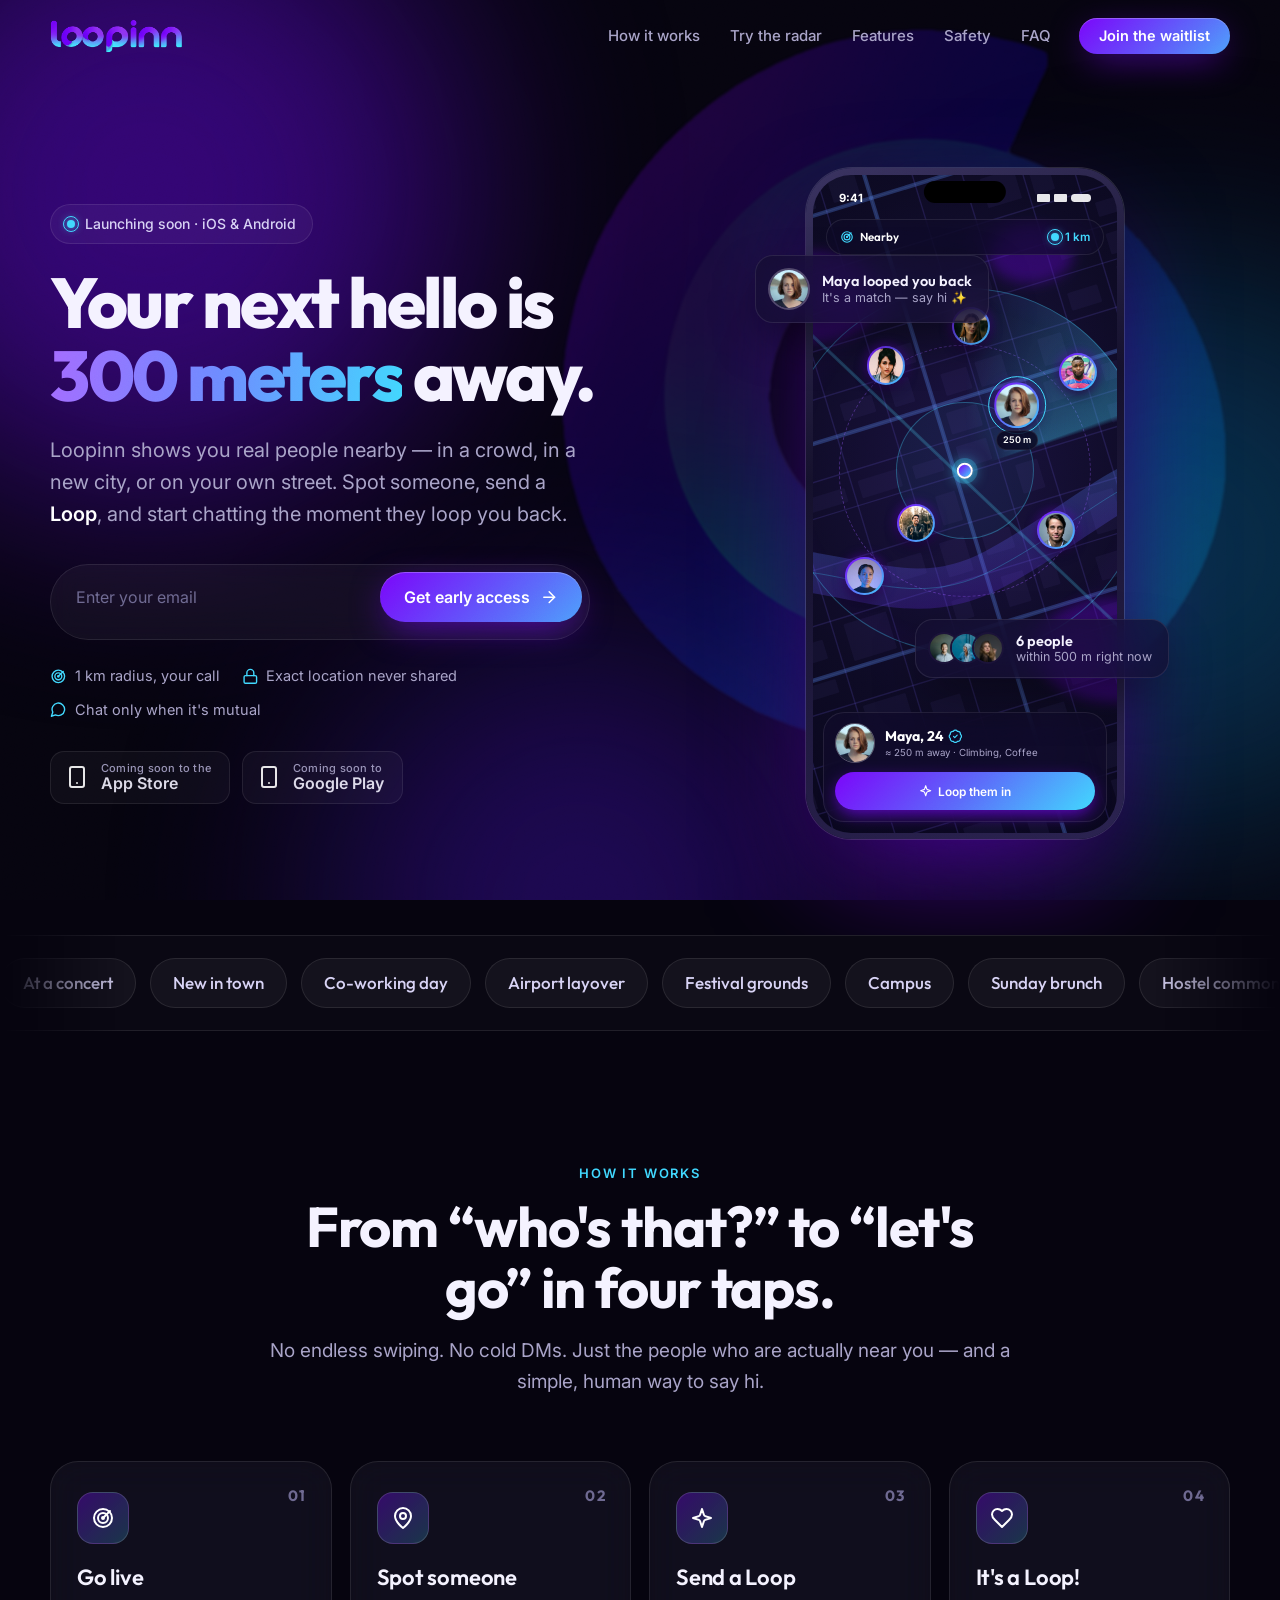
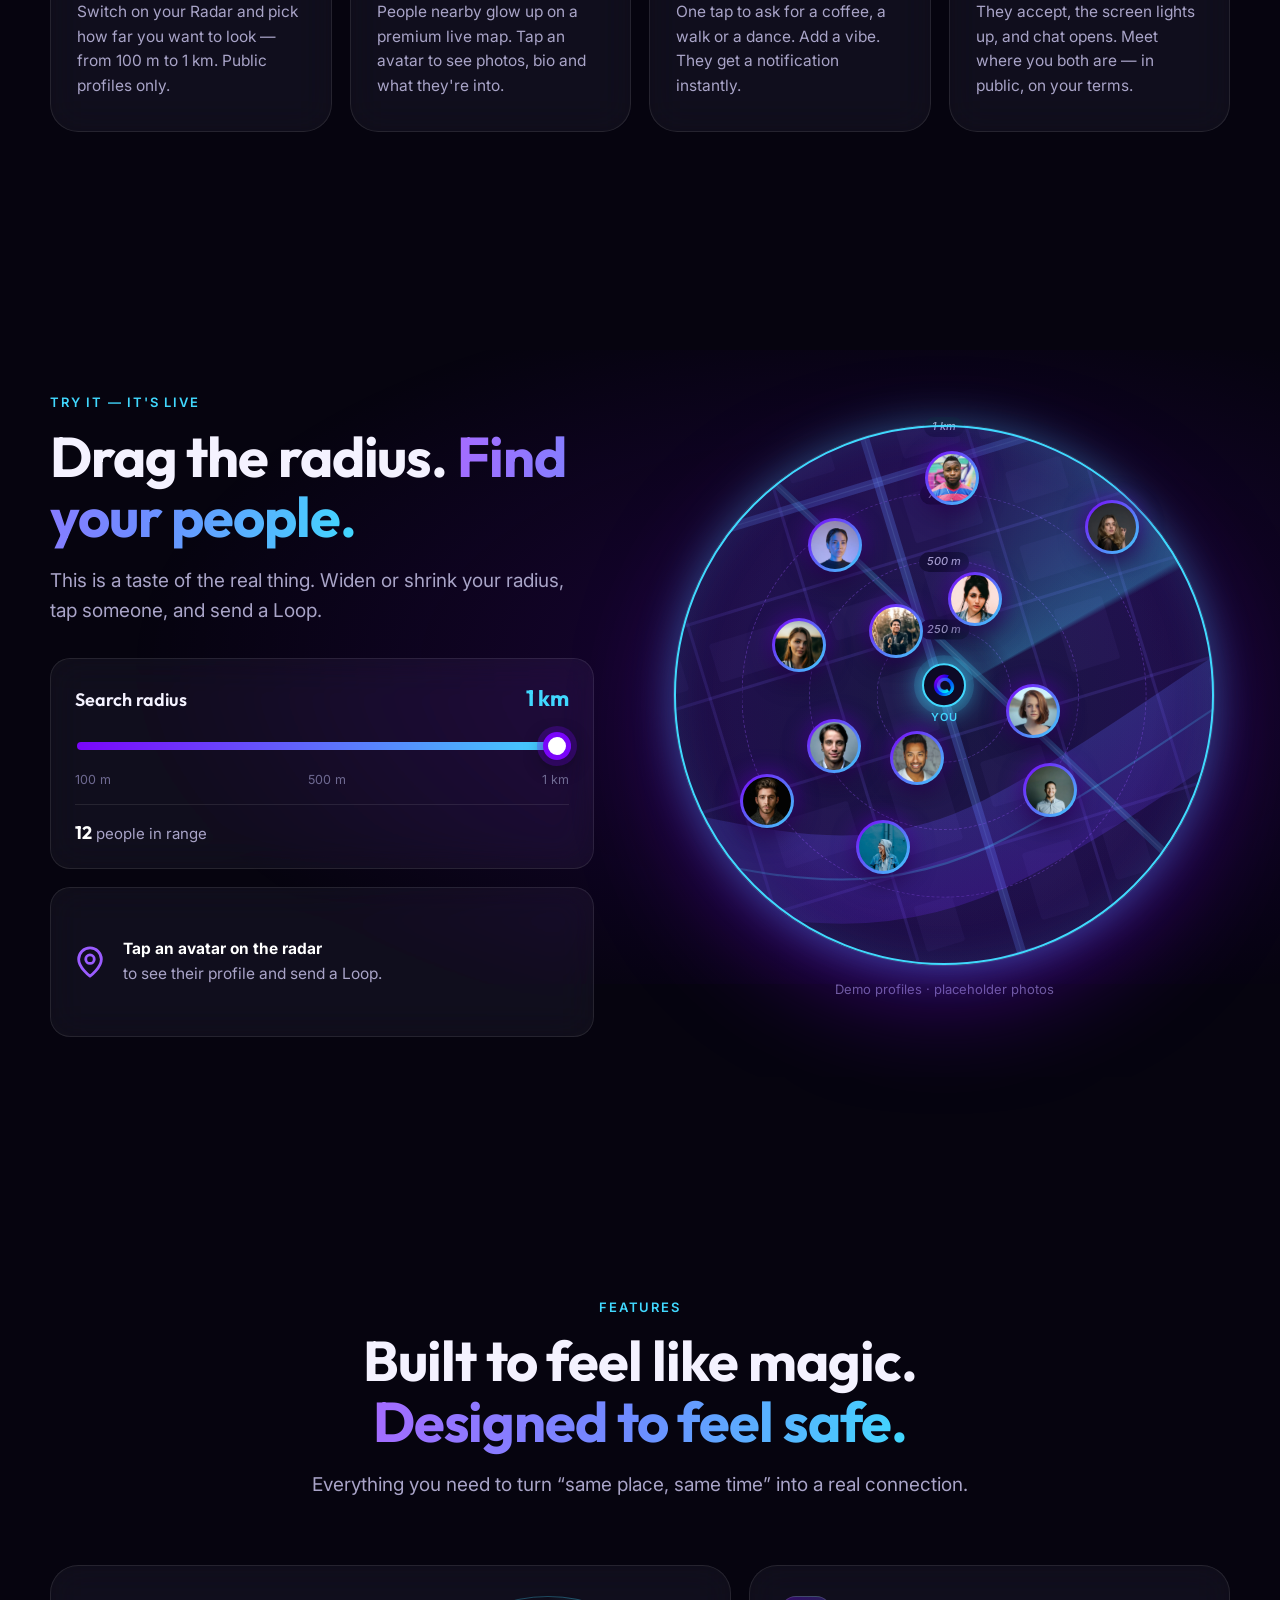
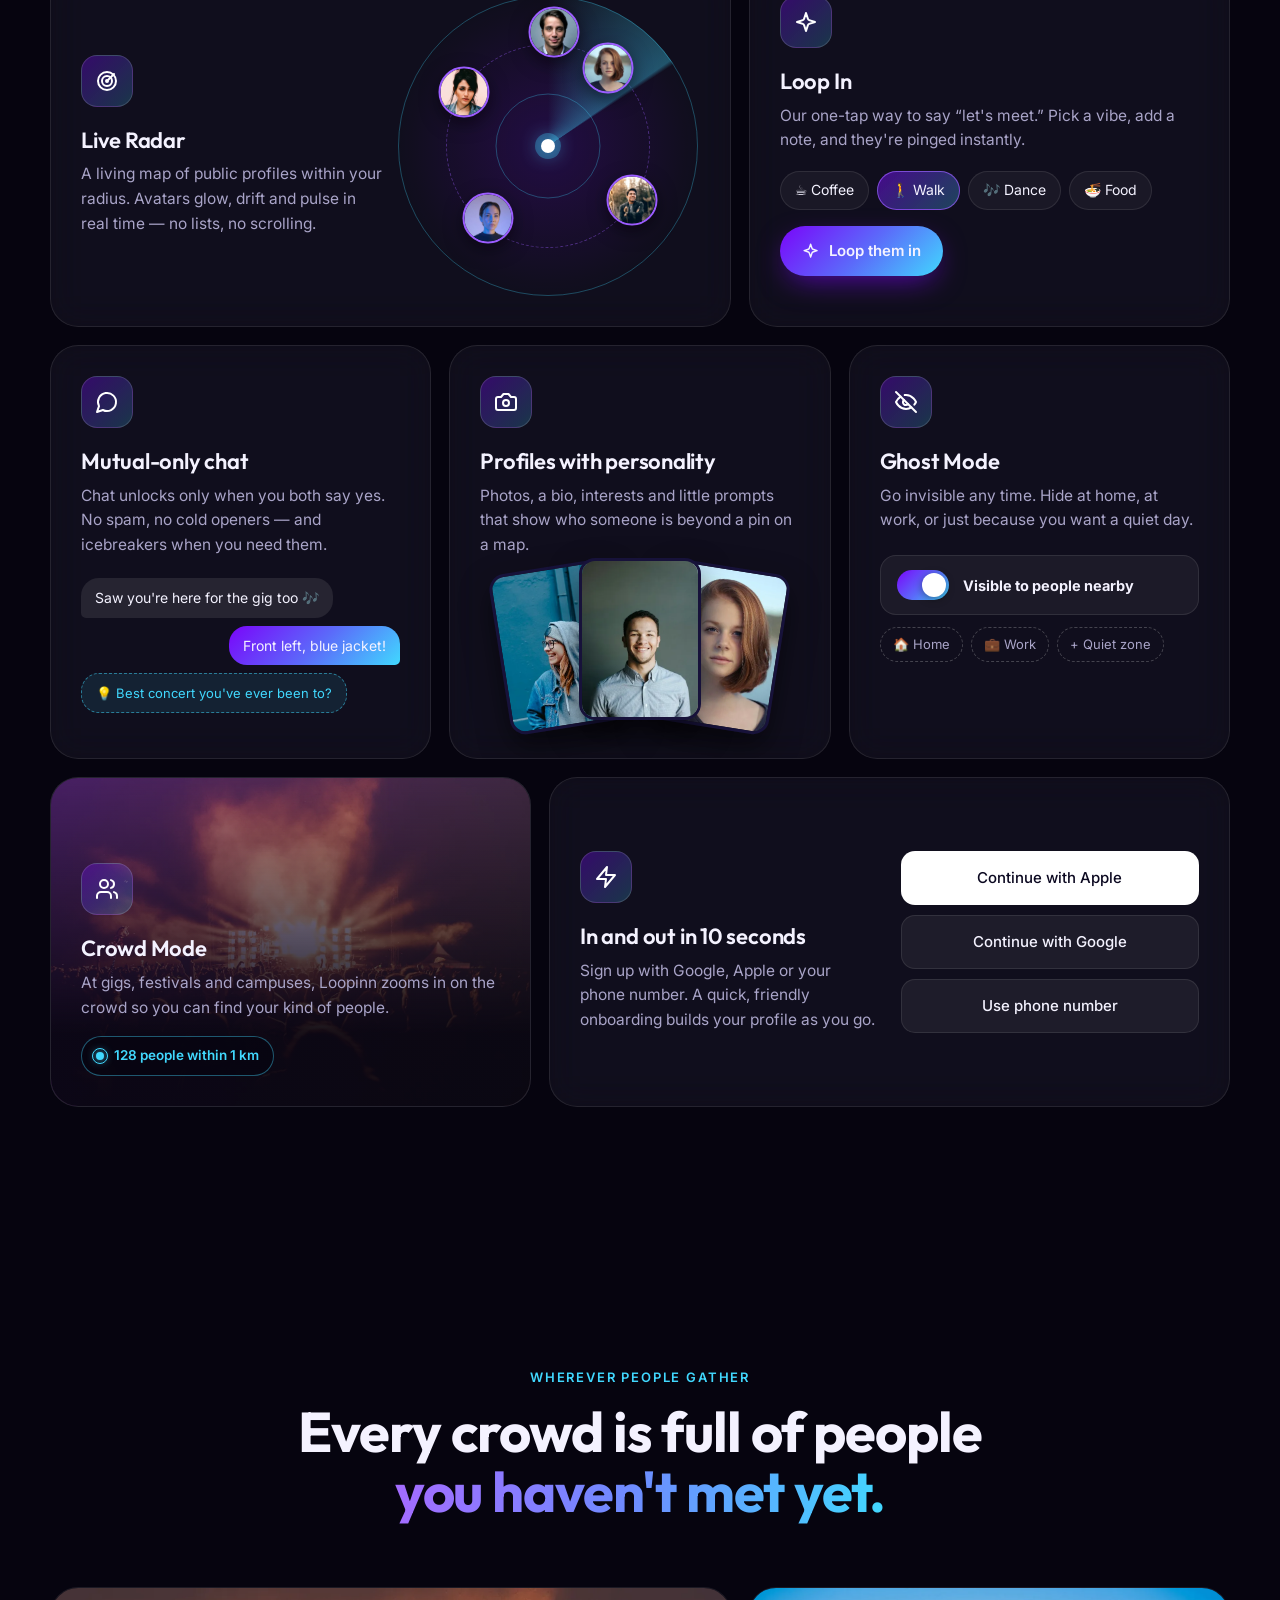
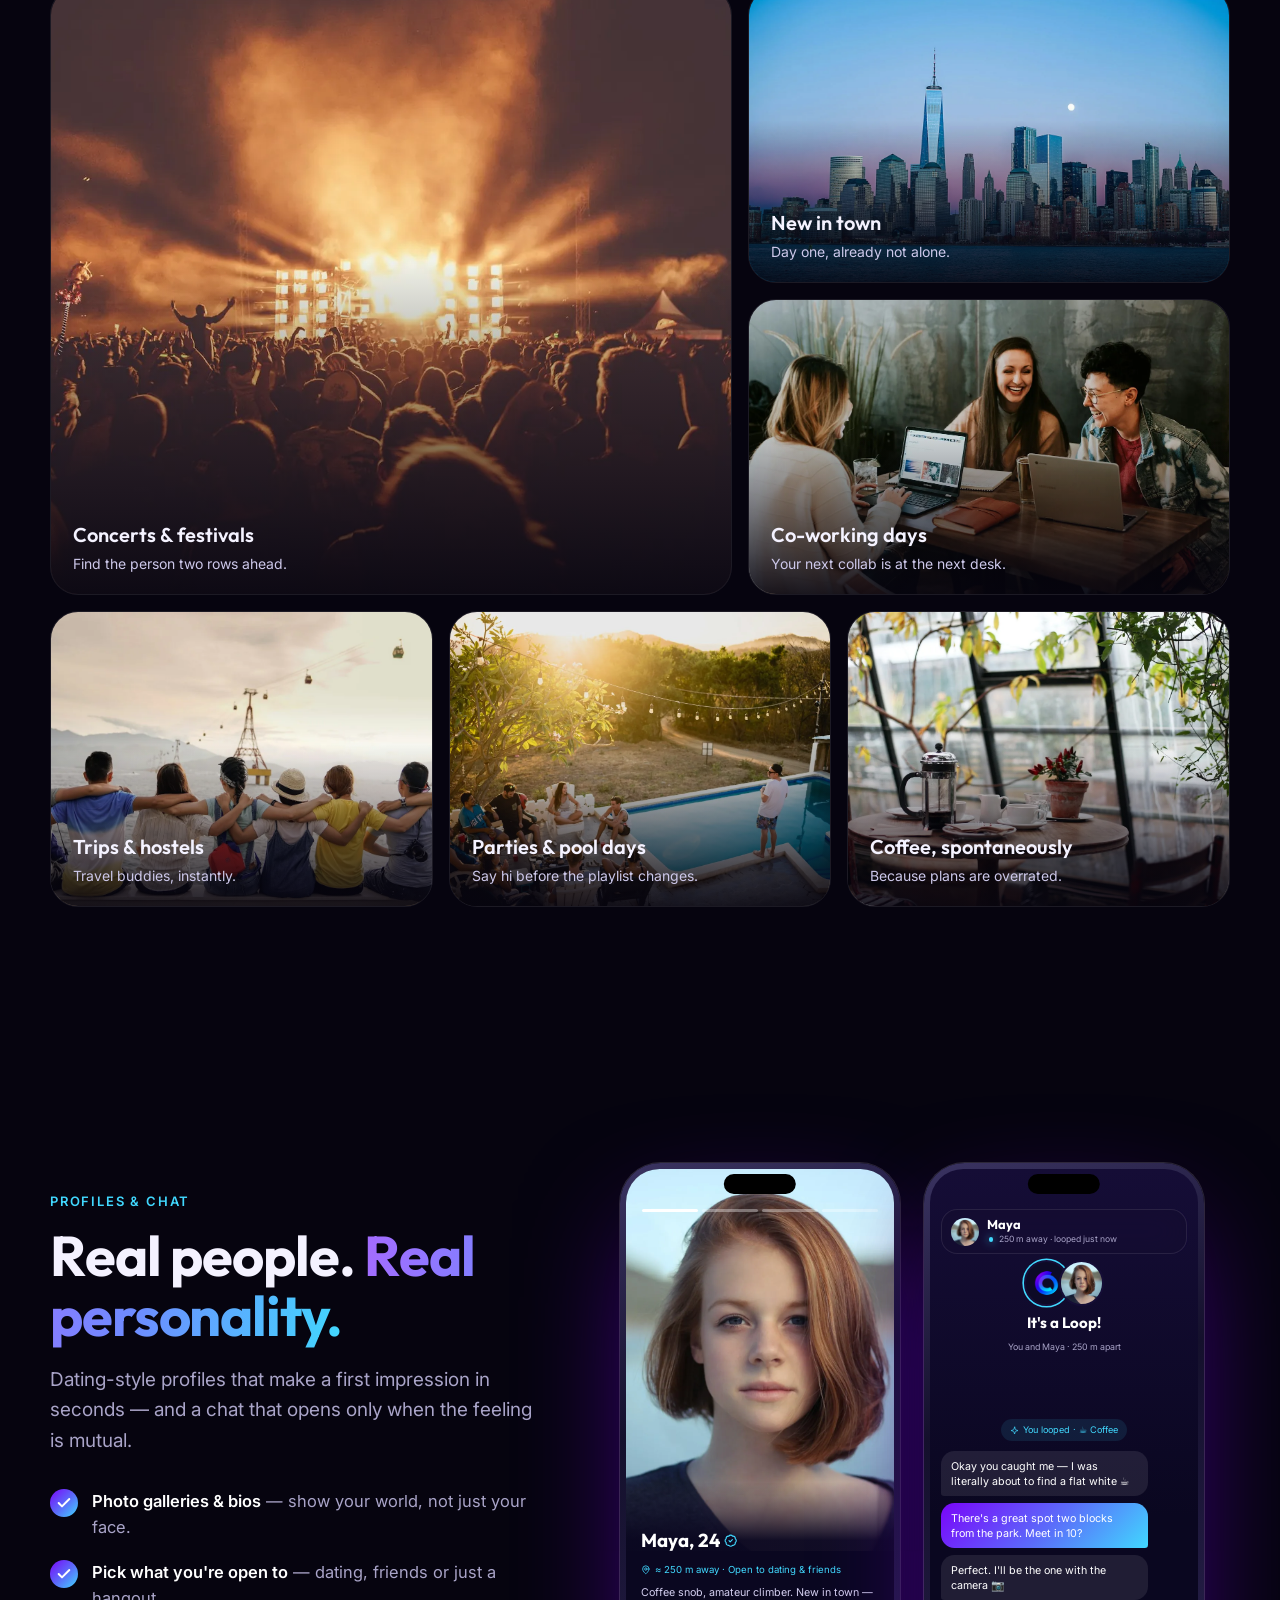
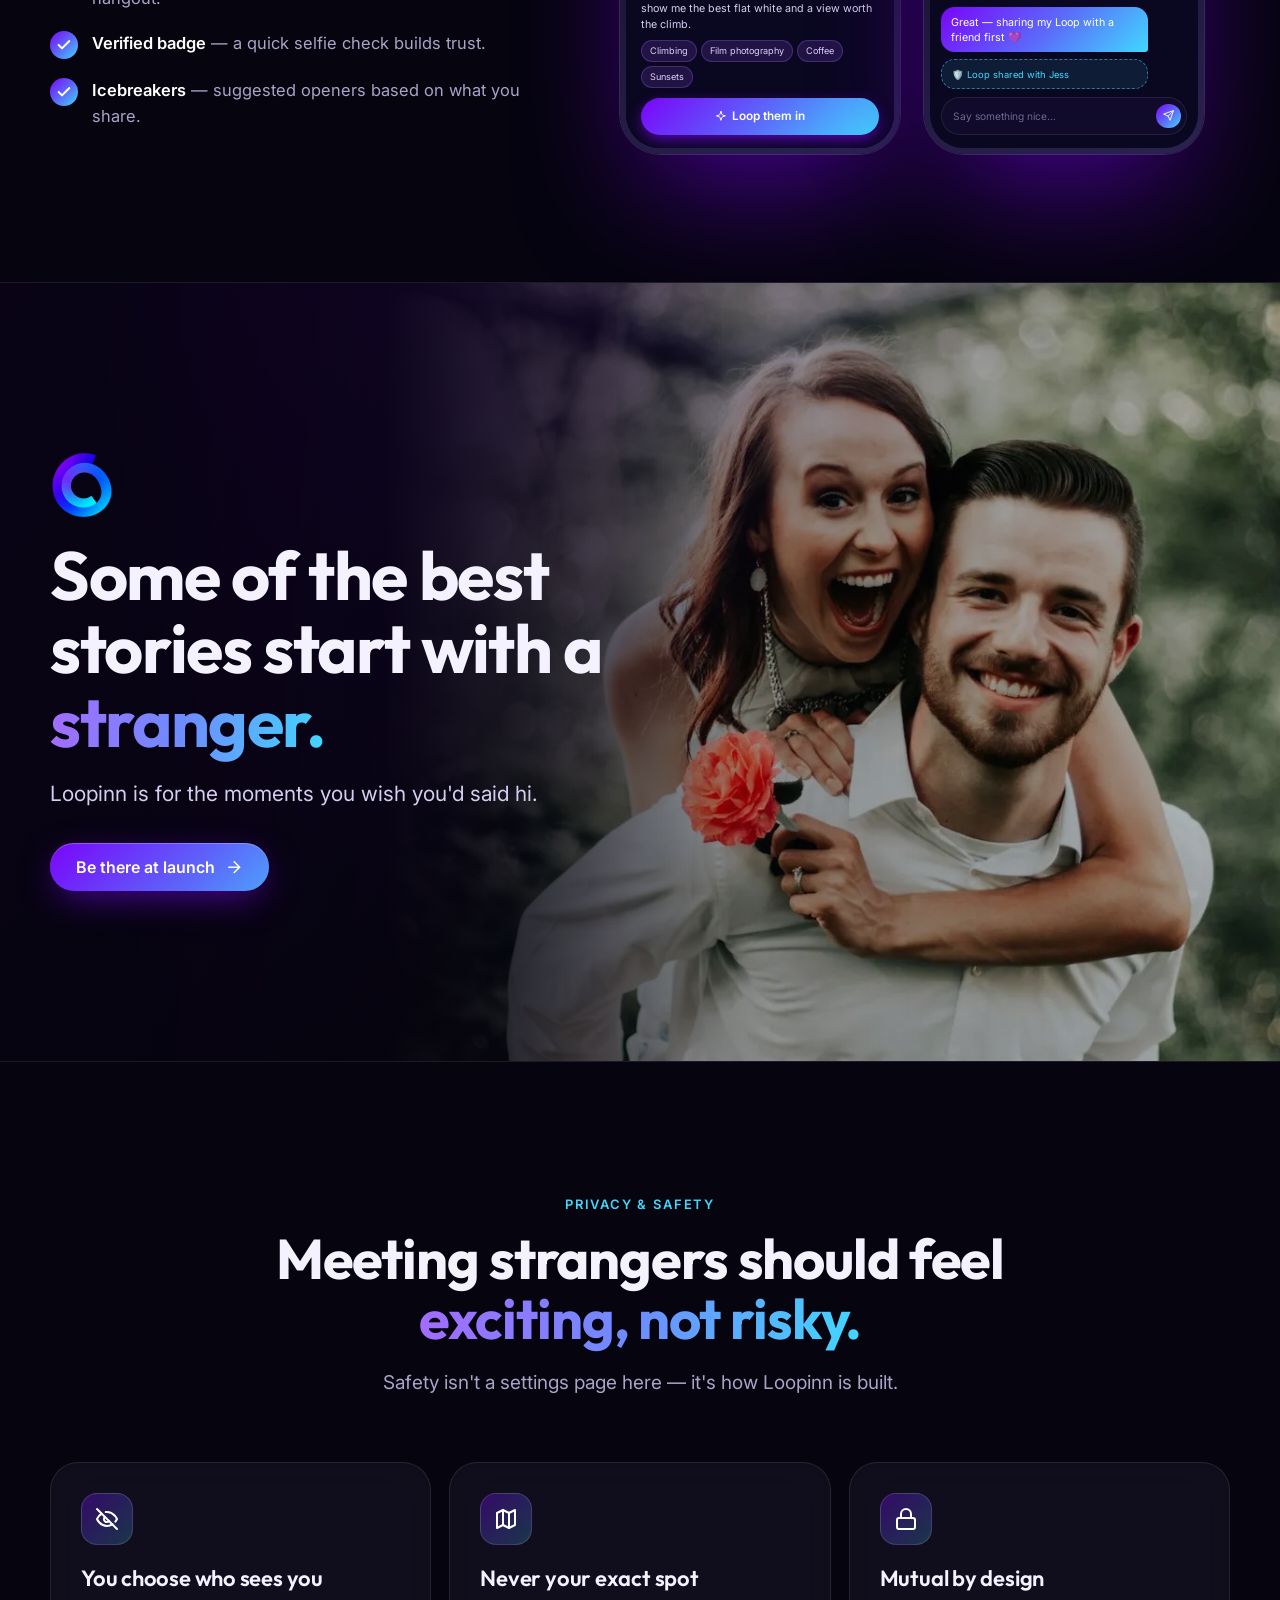
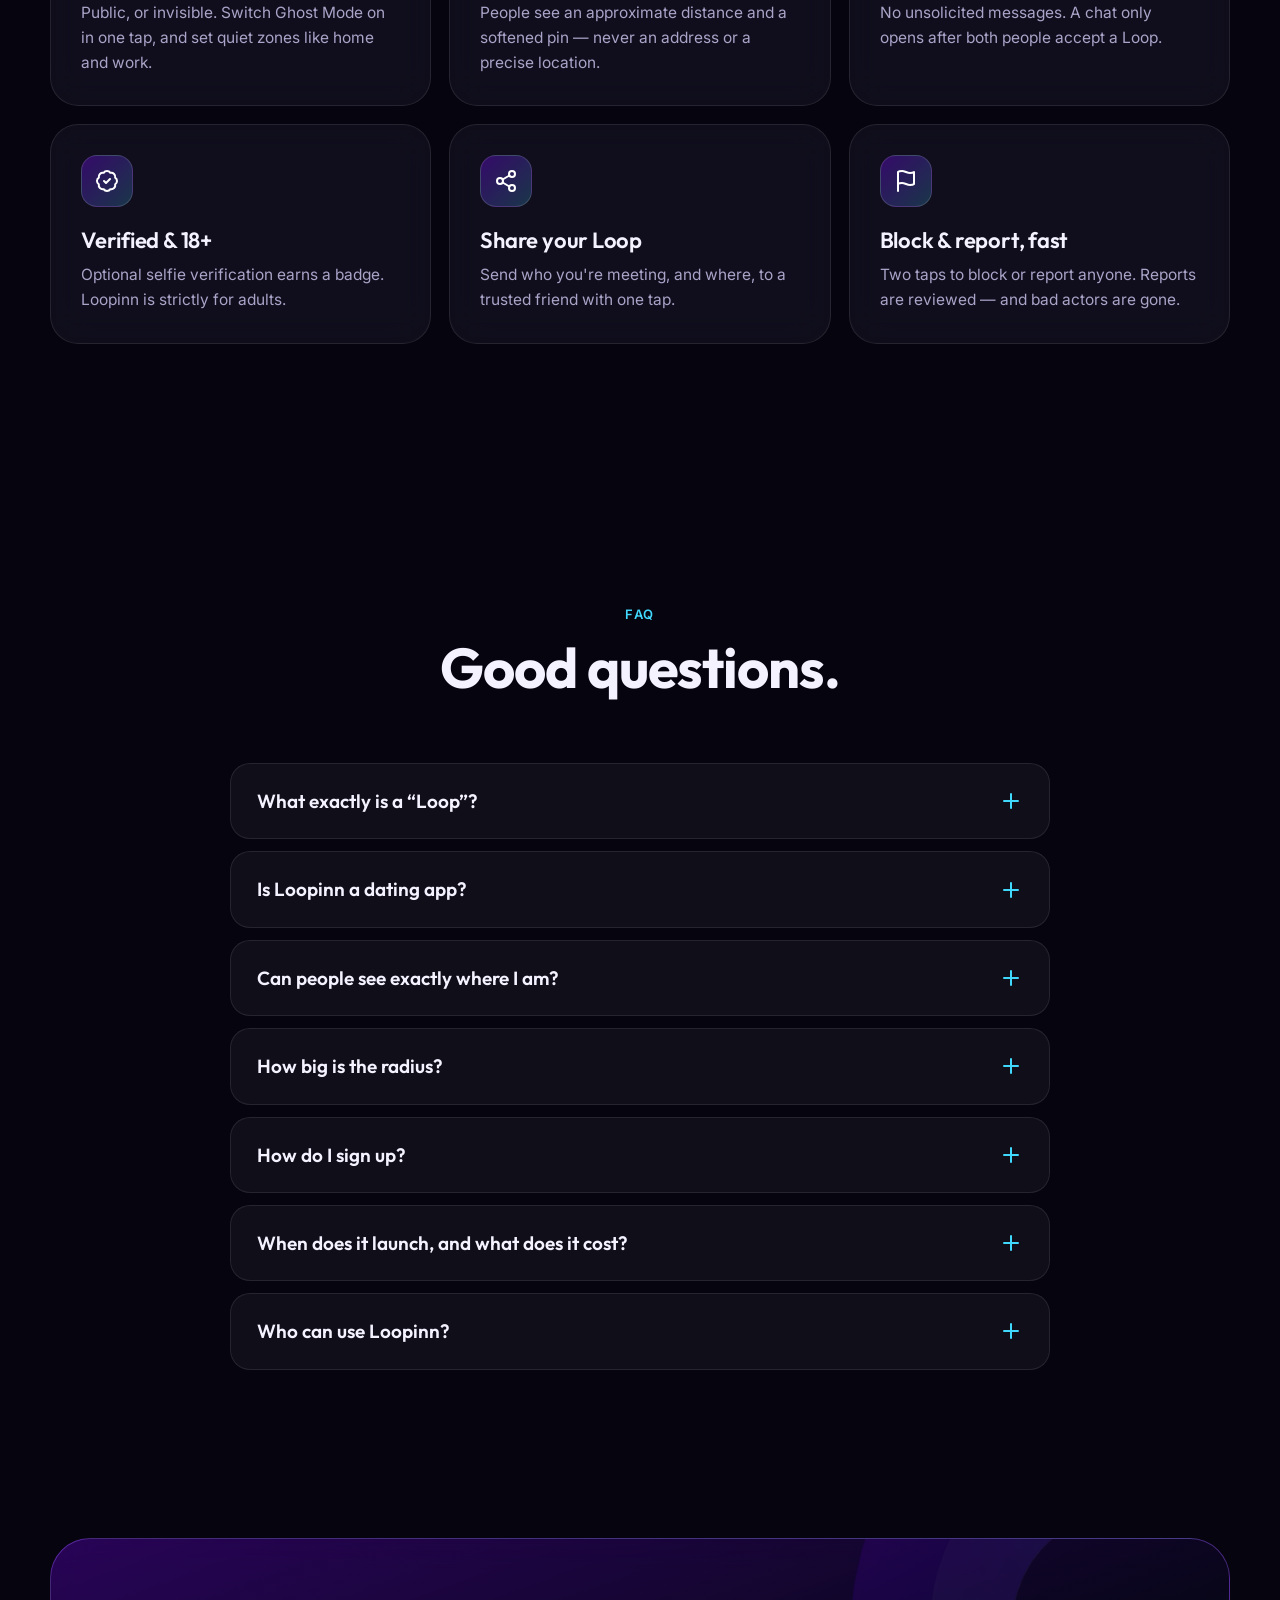
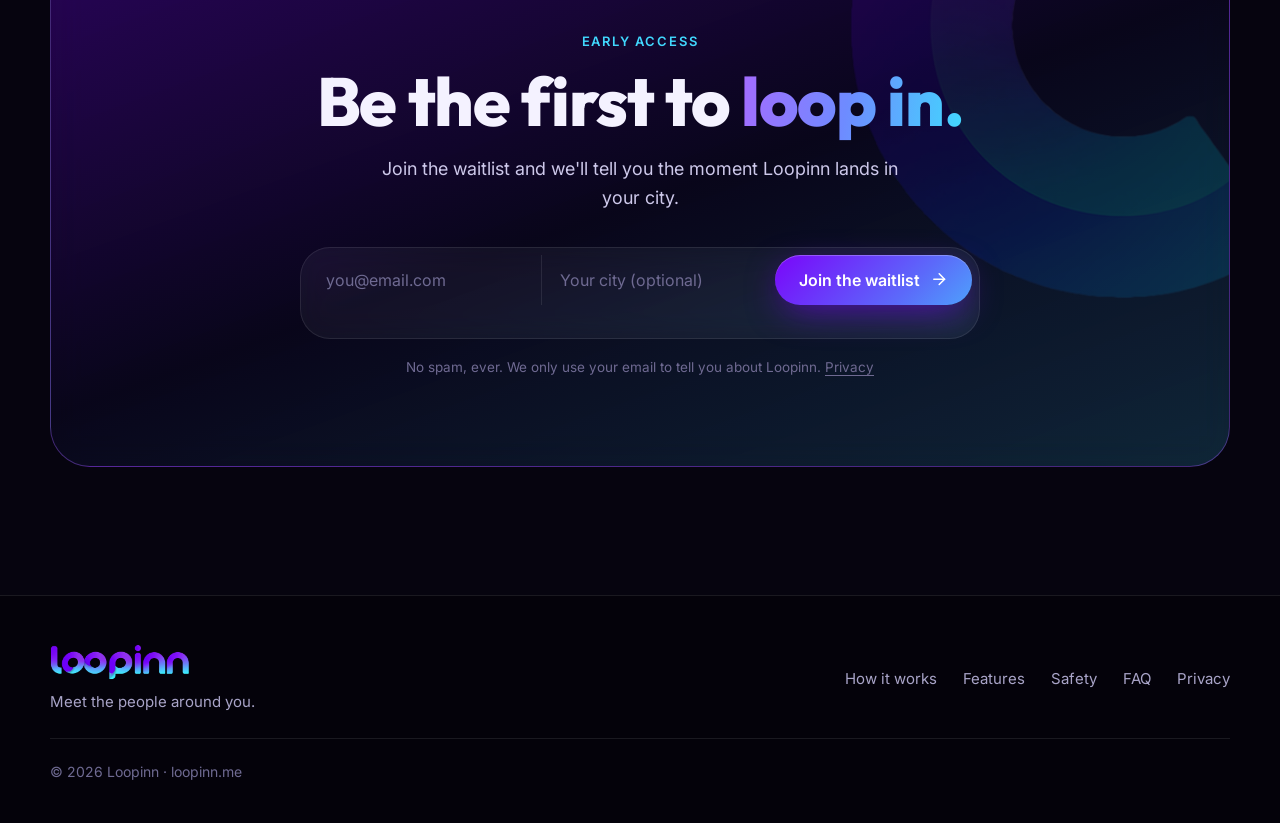
==== index.html @ 4bdb7410 "Initial commit: Loopinn marketing website Static site with landing page, privacy page, styles, scrip" ====
<!doctype html>
<html lang="en">
<head>
  <meta charset="utf-8">
  <meta name="viewport" content="width=device-width, initial-scale=1, viewport-fit=cover">
  <title>Loopinn — Meet the people around you</title>
  <meta name="description" content="Loopinn shows you real people within 1 km — in a crowd, a new city or your own neighborhood. Spot someone, send a Loop, and chat the moment they loop you back. Coming soon to iOS & Android.">
  <meta name="theme-color" content="#06040F">
  <link rel="canonical" href="https://www.loopinn.me/">

  <meta property="og:type" content="website">
  <meta property="og:site_name" content="Loopinn">
  <meta property="og:title" content="Loopinn — Your next hello is 300 meters away">
  <meta property="og:description" content="See who's around within 1 km. Send a Loop. Chat when it's mutual. Join the early list.">
  <meta property="og:url" content="https://www.loopinn.me/">
  <meta property="og:image" content="https://www.loopinn.me/assets/og-image.png">
  <meta name="twitter:card" content="summary_large_image">
  <meta name="twitter:title" content="Loopinn — Your next hello is 300 meters away">
  <meta name="twitter:description" content="See who's around within 1 km. Send a Loop. Chat when it's mutual.">
  <meta name="twitter:image" content="https://www.loopinn.me/assets/og-image.png">

  <link rel="icon" href="assets/logo/favicon.ico" sizes="any">
  <link rel="icon" type="image/png" sizes="32x32" href="assets/logo/favicon-32.png">
  <link rel="apple-touch-icon" href="assets/logo/apple-touch-icon.png">

  <link rel="preconnect" href="https://fonts.googleapis.com">
  <link rel="preconnect" href="https://fonts.gstatic.com" crossorigin>
  <link href="https://fonts.googleapis.com/css2?family=Inter:wght@400;500;600&family=Outfit:wght@500;600;700;800&display=swap" rel="stylesheet">
  <link rel="stylesheet" href="css/styles.css">
  <script>document.documentElement.classList.add('js')</script>

  <script type="application/ld+json">
  {
    "@context": "https://schema.org",
    "@type": "Organization",
    "name": "Loopinn",
    "url": "https://www.loopinn.me/",
    "logo": "https://www.loopinn.me/assets/logo/icon-512.png",
    "description": "A proximity-based app for meeting people nearby."
  }
  </script>
</head>
<body>

<!-- Icon sprite (Lucide-style, stroke icons) -->
<svg width="0" height="0" style="position:absolute" aria-hidden="true" focusable="false">
  <symbol id="i-pin" viewBox="0 0 24 24"><path d="M20 10c0 6-8 12-8 12S4 16 4 10a8 8 0 0 1 16 0Z"/><circle cx="12" cy="10" r="3"/></symbol>
  <symbol id="i-heart" viewBox="0 0 24 24"><path d="M19 14c1.49-1.46 3-3.21 3-5.5A5.5 5.5 0 0 0 16.5 3c-1.76 0-3 .5-4.5 2-1.5-1.5-2.74-2-4.5-2A5.5 5.5 0 0 0 2 8.5c0 2.3 1.5 4.05 3 5.5l7 7Z"/></symbol>
  <symbol id="i-chat" viewBox="0 0 24 24"><path d="M7.9 20A9 9 0 1 0 4 16.1L2 22Z"/></symbol>
  <symbol id="i-shield" viewBox="0 0 24 24"><path d="M20 13c0 5-3.5 7.5-7.66 8.95a1 1 0 0 1-.67-.01C7.5 20.5 4 18 4 13V6a1 1 0 0 1 1-1c2 0 4.5-1.2 6.24-2.72a1.17 1.17 0 0 1 1.52 0C14.51 3.81 17 5 19 5a1 1 0 0 1 1 1z"/><path d="m9 12 2 2 4-4"/></symbol>
  <symbol id="i-eye-off" viewBox="0 0 24 24"><path d="M9.88 9.88a3 3 0 1 0 4.24 4.24"/><path d="M10.73 5.08A10.43 10.43 0 0 1 12 5c7 0 10 7 10 7a13.16 13.16 0 0 1-1.67 2.68"/><path d="M6.61 6.61A13.526 13.526 0 0 0 2 12s3 7 10 7a9.74 9.74 0 0 0 5.39-1.61"/><line x1="2" x2="22" y1="2" y2="22"/></symbol>
  <symbol id="i-sparkles" viewBox="0 0 24 24"><path d="m12 3-1.9 5.8a2 2 0 0 1-1.3 1.3L3 12l5.8 1.9a2 2 0 0 1 1.3 1.3L12 21l1.9-5.8a2 2 0 0 1 1.3-1.3L21 12l-5.8-1.9a2 2 0 0 1-1.3-1.3Z"/></symbol>
  <symbol id="i-radar" viewBox="0 0 24 24"><circle cx="12" cy="12" r="9"/><circle cx="12" cy="12" r="5"/><circle cx="12" cy="12" r="1"/><path d="M12 12 19 5"/></symbol>
  <symbol id="i-users" viewBox="0 0 24 24"><path d="M16 21v-2a4 4 0 0 0-4-4H6a4 4 0 0 0-4 4v2"/><circle cx="9" cy="7" r="4"/><path d="M22 21v-2a4 4 0 0 0-3-3.87"/><path d="M16 3.13a4 4 0 0 1 0 7.75"/></symbol>
  <symbol id="i-camera" viewBox="0 0 24 24"><path d="M14.5 4h-5L7 7H4a2 2 0 0 0-2 2v9a2 2 0 0 0 2 2h16a2 2 0 0 0 2-2V9a2 2 0 0 0-2-2h-3z"/><circle cx="12" cy="13" r="3"/></symbol>
  <symbol id="i-lock" viewBox="0 0 24 24"><rect width="18" height="11" x="3" y="11" rx="2"/><path d="M7 11V7a5 5 0 0 1 10 0v4"/></symbol>
  <symbol id="i-zap" viewBox="0 0 24 24"><path d="M13 2 3 14h9l-1 8 10-12h-9z"/></symbol>
  <symbol id="i-flag" viewBox="0 0 24 24"><path d="M4 15s1-1 4-1 5 2 8 2 4-1 4-1V3s-1 1-4 1-5-2-8-2-4 1-4 1z"/><line x1="4" x2="4" y1="22" y2="15"/></symbol>
  <symbol id="i-bell" viewBox="0 0 24 24"><path d="M6 8a6 6 0 0 1 12 0c0 7 3 9 3 9H3s3-2 3-9"/><path d="M10.3 21a1.94 1.94 0 0 0 3.4 0"/></symbol>
  <symbol id="i-arrow" viewBox="0 0 24 24"><path d="M5 12h14"/><path d="m12 5 7 7-7 7"/></symbol>
  <symbol id="i-check" viewBox="0 0 24 24"><path d="M20 6 9 17l-5-5"/></symbol>
  <symbol id="i-verified" viewBox="0 0 24 24"><path d="M3.85 8.62a4 4 0 0 1 4.78-4.77 4 4 0 0 1 6.74 0 4 4 0 0 1 4.78 4.78 4 4 0 0 1 0 6.74 4 4 0 0 1-4.77 4.78 4 4 0 0 1-6.75 0 4 4 0 0 1-4.78-4.77 4 4 0 0 1 0-6.76Z"/><path d="m9 12 2 2 4-4"/></symbol>
  <symbol id="i-map" viewBox="0 0 24 24"><polygon points="3 6 9 3 15 6 21 3 21 18 15 21 9 18 3 21"/><line x1="9" x2="9" y1="3" y2="18"/><line x1="15" x2="15" y1="6" y2="21"/></symbol>
  <symbol id="i-share" viewBox="0 0 24 24"><circle cx="18" cy="5" r="3"/><circle cx="6" cy="12" r="3"/><circle cx="18" cy="19" r="3"/><line x1="8.59" x2="15.42" y1="13.51" y2="17.49"/><line x1="15.41" x2="8.59" y1="6.51" y2="10.49"/></symbol>
  <symbol id="i-plus" viewBox="0 0 24 24"><path d="M12 5v14"/><path d="M5 12h14"/></symbol>
  <symbol id="i-send" viewBox="0 0 24 24"><path d="m22 2-7 20-4-9-9-4Z"/><path d="M22 2 11 13"/></symbol>
  <symbol id="i-phone" viewBox="0 0 24 24"><rect width="14" height="20" x="5" y="2" rx="2"/><path d="M12 18h.01"/></symbol>
</svg>

<div class="bg-glow" aria-hidden="true"><i></i><i></i><i></i></div>

<!-- ───────────── NAV ───────────── -->
<header class="nav" id="nav">
  <div class="container nav-inner">
    <a class="brand" href="#top" aria-label="Loopinn home">
      <img src="assets/logo/loopinn-wordmark-sm.png" alt="Loopinn" width="480" height="150">
    </a>
    <nav class="nav-links" id="nav-links" aria-label="Primary">
      <a href="#how">How it works</a>
      <a href="#try">Try the radar</a>
      <a href="#features">Features</a>
      <a href="#safety">Safety</a>
      <a href="#faq">FAQ</a>
    </nav>
    <a class="btn btn-primary btn-sm nav-cta" href="#waitlist">Join the waitlist</a>
    <button class="burger" id="burger" aria-label="Open menu" aria-expanded="false" aria-controls="nav-links"><span></span><span></span></button>
  </div>
</header>

<main id="top">

<!-- ───────────── HERO ───────────── -->
<section class="hero">
  <img class="hero-swirl" src="assets/logo/loopinn-mark.png" alt="" aria-hidden="true">
  <div class="container hero-grid">

    <div class="hero-copy">
      <span class="pill reveal"><span class="live-dot"></span> Launching soon · iOS &amp; Android</span>
      <h1 class="reveal d1">Your next hello is <span class="grad-text">300&nbsp;meters</span> away.</h1>
      <p class="lead reveal d2">Loopinn shows you real people nearby — in a crowd, in a new city, or on your own street. Spot someone, send a <strong>Loop</strong>, and start chatting the moment they loop you back.</p>

      <form class="waitlist reveal d3" data-waitlist data-source="hero" novalidate>
        <label class="sr-only" for="email-hero">Email address</label>
        <input id="email-hero" name="email" type="email" inputmode="email" autocomplete="email" placeholder="Enter your email" required>
        <input class="hp" type="text" name="company" tabindex="-1" autocomplete="off" aria-hidden="true">
        <button class="btn btn-primary" type="submit"><span>Get early access</span><svg class="ico"><use href="#i-arrow"/></svg></button>
        <p class="form-msg" role="status" aria-live="polite"></p>
      </form>

      <ul class="trust reveal d4">
        <li><svg class="ico"><use href="#i-radar"/></svg>1 km radius, your call</li>
        <li><svg class="ico"><use href="#i-lock"/></svg>Exact location never shared</li>
        <li><svg class="ico"><use href="#i-chat"/></svg>Chat only when it's mutual</li>
      </ul>

      <div class="stores reveal d4">
        <span class="store" aria-disabled="true"><svg class="ico"><use href="#i-phone"/></svg><span><small>Coming soon to the</small>App Store</span></span>
        <span class="store" aria-disabled="true"><svg class="ico"><use href="#i-phone"/></svg><span><small>Coming soon to</small>Google Play</span></span>
      </div>
    </div>

    <div class="hero-visual reveal d2">
      <div class="phone-tilt" id="tilt">
        <div class="phone hero-phone" style="--pw: min(318px, 76vw)">
          <div class="phone-island"></div>
          <div class="screen map-screen">
            <div class="statusbar"><b>9:41</b><span class="sb-icons"><i></i><i></i><i class="batt"></i></span></div>

            <div class="map-top glass">
              <span class="map-top-title"><svg class="ico"><use href="#i-radar"/></svg>Nearby</span>
              <span class="map-top-r"><i class="live-dot"></i>1 km</span>
            </div>

            <div class="radar" aria-hidden="true">
              <i class="ring r1"></i><i class="ring r2"></i><i class="ring r3"></i>
              <i class="sweep"></i><i class="wave w1"></i><i class="wave w2"></i>
            </div>
            <div class="you" aria-hidden="true"><i></i></div>

            <button class="pin is-selected" data-person="maya" style="left:67%;top:35%" aria-label="Maya, 250 m away"><img src="assets/img/av-maya.webp" alt="" loading="lazy"><em>250 m</em></button>
            <button class="pin" data-person="ava" style="left:24%;top:29%" aria-label="Ava, 300 m away"><img src="assets/img/av-priya.webp" alt="" loading="lazy"></button>
            <button class="pin" data-person="daniel" style="left:80%;top:54%" aria-label="Daniel, 400 m away"><img src="assets/img/av-daniel.webp" alt="" loading="lazy"></button>
            <button class="pin" data-person="leo" style="left:34%;top:53%" aria-label="Leo, 200 m away"><img src="assets/img/av-leo.webp" alt="" loading="lazy"></button>
            <button class="pin" data-person="zoe" style="left:17%;top:61%" aria-label="Zoe, 700 m away"><img src="assets/img/av-zoe.webp" alt="" loading="lazy"></button>
            <button class="pin" data-person="sofia" style="left:52%;top:23%" aria-label="Sofia, 550 m away"><img src="assets/img/av-sofia.webp" alt="" loading="lazy"></button>
            <button class="pin" data-person="theo" style="left:87%;top:30%" aria-label="Theo, 850 m away"><img src="assets/img/av-kofi.webp" alt="" loading="lazy"></button>

            <div class="sheet glass" id="hero-sheet">
              <div class="sheet-row">
                <img id="hs-img" class="sheet-av" src="assets/img/av-maya.webp" alt="">
                <div class="sheet-id">
                  <b><span id="hs-name">Maya, 24</span><svg class="ico verified"><use href="#i-verified"/></svg></b>
                  <small id="hs-meta">≈ 250 m away · Climbing, Coffee</small>
                </div>
              </div>
              <button class="sheet-cta" id="hs-cta" type="button"><svg class="ico"><use href="#i-sparkles"/></svg><span>Loop them in</span></button>
            </div>
          </div>
        </div>

        <div class="float f-notif glass">
          <img src="assets/img/av-maya.webp" alt="">
          <div><b>Maya looped you back</b><small>It's a match — say hi ✨</small></div>
        </div>
        <div class="float f-count glass">
          <div class="stack"><img src="assets/img/av-sam.webp" alt=""><img src="assets/img/av-nora.webp" alt=""><img src="assets/img/av-elena.webp" alt=""></div>
          <div><b>6 people</b><small>within 500 m right now</small></div>
        </div>
      </div>
    </div>
  </div>
</section>

<!-- ───────────── PLACES MARQUEE ───────────── -->
<section class="marquee" aria-label="Places Loopinn is made for">
  <div class="marquee-track">
    <span>At a concert</span><span>New in town</span><span>Co-working day</span><span>Airport layover</span><span>Festival grounds</span><span>Campus</span><span>Sunday brunch</span><span>Hostel common room</span><span>Beach club</span><span>Rooftop party</span>
    <span>At a concert</span><span>New in town</span><span>Co-working day</span><span>Airport layover</span><span>Festival grounds</span><span>Campus</span><span>Sunday brunch</span><span>Hostel common room</span><span>Beach club</span><span>Rooftop party</span>
  </div>
</section>

<!-- ───────────── HOW IT WORKS ───────────── -->
<section class="section" id="how">
  <div class="container">
    <div class="section-head reveal">
      <span class="eyebrow">How it works</span>
      <h2>From “who's that?” to “let's go” in four taps.</h2>
      <p>No endless swiping. No cold DMs. Just the people who are actually near you — and a simple, human way to say hi.</p>
    </div>

    <ol class="steps">
      <li class="step glass reveal">
        <span class="step-n">01</span>
        <span class="step-ico"><svg class="ico"><use href="#i-radar"/></svg></span>
        <h3>Go live</h3>
        <p>Switch on your Radar and pick how far you want to look — from 100&nbsp;m to 1&nbsp;km. Public profiles only.</p>
      </li>
      <li class="step glass reveal d1">
        <span class="step-n">02</span>
        <span class="step-ico"><svg class="ico"><use href="#i-pin"/></svg></span>
        <h3>Spot someone</h3>
        <p>People nearby glow up on a premium live map. Tap an avatar to see photos, bio and what they're into.</p>
      </li>
      <li class="step glass reveal d2">
        <span class="step-n">03</span>
        <span class="step-ico"><svg class="ico"><use href="#i-sparkles"/></svg></span>
        <h3>Send a Loop</h3>
        <p>One tap to ask for a coffee, a walk or a dance. Add a vibe. They get a notification instantly.</p>
      </li>
      <li class="step glass reveal d3">
        <span class="step-n">04</span>
        <span class="step-ico"><svg class="ico"><use href="#i-heart"/></svg></span>
        <h3>It's a Loop!</h3>
        <p>They accept, the screen lights up, and chat opens. Meet where you both are — in public, on your terms.</p>
      </li>
    </ol>
  </div>
</section>

<!-- ───────────── INTERACTIVE RADAR DEMO ───────────── -->
<section class="section try" id="try">
  <div class="container try-grid">
    <div class="try-left">
      <div class="section-head left reveal">
        <span class="eyebrow">Try it — it's live</span>
        <h2>Drag the radius. <span class="grad-text">Find your people.</span></h2>
        <p>This is a taste of the real thing. Widen or shrink your radius, tap someone, and send a Loop.</p>
      </div>

      <div class="slider glass reveal d1">
        <div class="slider-top">
          <label for="radius">Search radius</label>
          <output id="radius-out" for="radius"><b>1 km</b></output>
        </div>
        <input id="radius" type="range" min="100" max="1000" step="10" value="1000" aria-describedby="radius-count">
        <div class="slider-scale"><span>100 m</span><span>500 m</span><span>1 km</span></div>
        <p class="slider-count" id="radius-count"><span id="count-num">12</span> people in range</p>
      </div>

      <div class="pcard glass reveal d2" id="pcard" aria-live="polite">
        <div class="pcard-empty" id="pcard-empty">
          <svg class="ico"><use href="#i-pin"/></svg>
          <p><b>Tap an avatar on the radar</b><br>to see their profile and send a Loop.</p>
        </div>
        <div class="pcard-body" id="pcard-body" hidden>
          <div class="pcard-head">
            <img id="pc-img" src="" alt="">
            <div>
              <h3><span id="pc-name"></span><svg class="ico verified"><use href="#i-verified"/></svg></h3>
              <small id="pc-dist"></small>
            </div>
          </div>
          <p class="pc-bio" id="pc-bio"></p>
          <ul class="tags" id="pc-tags"></ul>
          <div class="vibes" role="radiogroup" aria-label="Pick a vibe">
            <button type="button" class="vibe is-on" role="radio" aria-checked="true" data-vibe="coffee">☕ Coffee</button>
            <button type="button" class="vibe" role="radio" aria-checked="false" data-vibe="walk">🚶 Walk</button>
            <button type="button" class="vibe" role="radio" aria-checked="false" data-vibe="dance">🎶 Dance</button>
            <button type="button" class="vibe" role="radio" aria-checked="false" data-vibe="food">🍜 Food</button>
          </div>
          <button class="btn btn-primary btn-block" id="pc-loop" type="button"><svg class="ico"><use href="#i-sparkles"/></svg><span>Loop them in</span></button>
        </div>
      </div>
    </div>

    <div class="try-right reveal d1">
      <div class="radar-demo" id="radar-demo">
        <div class="rd-map"></div>
        <div class="rd-rings" aria-hidden="true">
          <i style="--s:25%"><b>250 m</b></i><i style="--s:50%"><b>500 m</b></i><i style="--s:75%"><b>750 m</b></i><i style="--s:100%"><b>1 km</b></i>
        </div>
        <div class="rd-range" id="rd-range" aria-hidden="true"></div>
        <div class="rd-sweep" aria-hidden="true"></div>
        <div class="rd-you" aria-hidden="true"><img src="assets/logo/loopinn-mark.png" alt=""><span>You</span></div>
        <div id="rd-pins"></div>
      </div>
      <p class="demo-note">Demo profiles · placeholder photos</p>
    </div>
  </div>
</section>

<!-- ───────────── FEATURES (BENTO) ───────────── -->
<section class="section" id="features">
  <div class="container">
    <div class="section-head reveal">
      <span class="eyebrow">Features</span>
      <h2>Built to feel like magic. <span class="grad-text">Designed to feel safe.</span></h2>
      <p>Everything you need to turn “same place, same time” into a real connection.</p>
    </div>

    <div class="bento">

      <article class="bcard b-radar glass reveal">
        <div class="b-copy">
          <span class="b-ico"><svg class="ico"><use href="#i-radar"/></svg></span>
          <h3>Live Radar</h3>
          <p>A living map of public profiles within your radius. Avatars glow, drift and pulse in real time — no lists, no scrolling.</p>
        </div>
        <div class="mini-radar" aria-hidden="true">
          <i class="ring r1"></i><i class="ring r2"></i><i class="ring r3"></i><i class="sweep"></i>
          <span class="you-dot"></span>
          <img style="left:70%;top:24%" src="assets/img/av-maya.webp" alt="">
          <img style="left:22%;top:32%" src="assets/img/av-priya.webp" alt="">
          <img style="left:78%;top:68%" src="assets/img/av-leo.webp" alt="">
          <img style="left:30%;top:74%" src="assets/img/av-zoe.webp" alt="">
          <img style="left:52%;top:12%" src="assets/img/av-daniel.webp" alt="">
        </div>
      </article>

      <article class="bcard b-loop glass reveal d1">
        <span class="b-ico"><svg class="ico"><use href="#i-sparkles"/></svg></span>
        <h3>Loop In</h3>
        <p>Our one-tap way to say “let's meet.” Pick a vibe, add a note, and they're pinged instantly.</p>
        <div class="vibes demo" aria-hidden="true"><span>☕ Coffee</span><span class="on">🚶 Walk</span><span>🎶 Dance</span><span>🍜 Food</span></div>
        <div class="fake-btn" aria-hidden="true"><svg class="ico"><use href="#i-sparkles"/></svg>Loop them in</div>
      </article>

      <article class="bcard b-chat glass reveal">
        <span class="b-ico"><svg class="ico"><use href="#i-chat"/></svg></span>
        <h3>Mutual-only chat</h3>
        <p>Chat unlocks only when you both say yes. No spam, no cold openers — and icebreakers when you need them.</p>
        <div class="bubbles" aria-hidden="true">
          <span class="bub them">Saw you're here for the gig too 🎶</span>
          <span class="bub me">Front left, blue jacket!</span>
          <span class="bub chip">💡 Best concert you've ever been to?</span>
        </div>
      </article>

      <article class="bcard b-profile glass reveal d1">
        <span class="b-ico"><svg class="ico"><use href="#i-camera"/></svg></span>
        <h3>Profiles with personality</h3>
        <p>Photos, a bio, interests and little prompts that show who someone is beyond a pin on a map.</p>
        <div class="photo-fan" aria-hidden="true">
          <img src="assets/img/av-nora.webp" alt=""><img src="assets/img/av-sam.webp" alt=""><img src="assets/img/av-maya.webp" alt="">
        </div>
      </article>

      <article class="bcard b-ghost glass reveal d2">
        <span class="b-ico"><svg class="ico"><use href="#i-eye-off"/></svg></span>
        <h3>Ghost Mode</h3>
        <p>Go invisible any time. Hide at home, at work, or just because you want a quiet day.</p>
        <div class="toggle-demo" aria-hidden="true"><span class="sw"><i></i></span><b>Visible to people nearby</b></div>
        <div class="zones" aria-hidden="true"><span>🏠 Home</span><span>💼 Work</span><span>+ Quiet zone</span></div>
      </article>

      <article class="bcard b-crowd glass reveal">
        <div class="b-crowd-img" style="background-image:url('assets/img/scene-concert.webp')"></div>
        <div class="b-crowd-ov"></div>
        <div class="b-crowd-copy">
          <span class="b-ico"><svg class="ico"><use href="#i-users"/></svg></span>
          <h3>Crowd Mode</h3>
          <p>At gigs, festivals and campuses, Loopinn zooms in on the crowd so you can find your kind of people.</p>
          <span class="badge"><i class="live-dot"></i>128 people within 1 km</span>
        </div>
      </article>

      <article class="bcard b-signin glass reveal d1">
        <div class="b-copy">
          <span class="b-ico"><svg class="ico"><use href="#i-zap"/></svg></span>
          <h3>In and out in 10 seconds</h3>
          <p>Sign up with Google, Apple or your phone number. A quick, friendly onboarding builds your profile as you go.</p>
        </div>
        <div class="auth-demo" aria-hidden="true">
          <span>Continue with Apple</span><span>Continue with Google</span><span>Use phone number</span>
        </div>
      </article>

    </div>
  </div>
</section>

<!-- ───────────── MOMENTS GALLERY ───────────── -->
<section class="section moments" id="moments">
  <div class="container">
    <div class="section-head reveal">
      <span class="eyebrow">Wherever people gather</span>
      <h2>Every crowd is full of people <span class="grad-text">you haven't met yet.</span></h2>
    </div>
    <div class="gallery">
      <figure class="g g1 reveal"><img src="assets/img/scene-concert.webp" alt="Crowd at a concert" loading="lazy"><figcaption><b>Concerts &amp; festivals</b><span>Find the person two rows ahead.</span></figcaption></figure>
      <figure class="g g2 reveal d1"><img src="assets/img/scene-city.webp" alt="City skyline at dusk" loading="lazy"><figcaption><b>New in town</b><span>Day one, already not alone.</span></figcaption></figure>
      <figure class="g g3 reveal d1"><img src="assets/img/scene-cowork.webp" alt="People laughing at a co-working table" loading="lazy"><figcaption><b>Co-working days</b><span>Your next collab is at the next desk.</span></figcaption></figure>
      <figure class="g g4 reveal"><img src="assets/img/scene-friends-sea.webp" alt="Friends sitting by the sea" loading="lazy"><figcaption><b>Trips &amp; hostels</b><span>Travel buddies, instantly.</span></figcaption></figure>
      <figure class="g g5 reveal d1"><img src="assets/img/scene-pool.webp" alt="People relaxing at a pool party" loading="lazy"><figcaption><b>Parties &amp; pool days</b><span>Say hi before the playlist changes.</span></figcaption></figure>
      <figure class="g g6 reveal d2"><img src="assets/img/scene-cafe.webp" alt="Cozy cafe table" loading="lazy"><figcaption><b>Coffee, spontaneously</b><span>Because plans are overrated.</span></figcaption></figure>
    </div>
  </div>
</section>

<!-- ───────────── PROFILE + CHAT PHONES ───────────── -->
<section class="section" id="profiles">
  <div class="container profiles-grid">
    <div class="profiles-copy">
      <div class="section-head left reveal">
        <span class="eyebrow">Profiles &amp; chat</span>
        <h2>Real people. <span class="grad-text">Real personality.</span></h2>
        <p>Dating-style profiles that make a first impression in seconds — and a chat that opens only when the feeling is mutual.</p>
      </div>
      <ul class="checks reveal d1">
        <li><svg class="ico"><use href="#i-check"/></svg><span><b>Photo galleries &amp; bios</b> — show your world, not just your face.</span></li>
        <li><svg class="ico"><use href="#i-check"/></svg><span><b>Pick what you're open to</b> — dating, friends or just a hangout.</span></li>
        <li><svg class="ico"><use href="#i-check"/></svg><span><b>Verified badge</b> — a quick selfie check builds trust.</span></li>
        <li><svg class="ico"><use href="#i-check"/></svg><span><b>Icebreakers</b> — suggested openers based on what you share.</span></li>
      </ul>
    </div>

    <div class="profiles-phones">
      <div class="phone p-profile reveal" style="--pw: min(280px, 66vw)">
        <div class="phone-island"></div>
        <div class="screen prof-screen">
          <div class="prof-photo" style="background-image:url('assets/img/profile-maya.webp')" role="img" aria-label="Maya's profile photo"></div>
          <div class="prof-dots"><i class="on"></i><i></i><i></i><i></i></div>
          <div class="prof-info">
            <div class="prof-name"><b>Maya, 24</b><svg class="ico verified"><use href="#i-verified"/></svg></div>
            <div class="prof-meta"><svg class="ico"><use href="#i-pin"/></svg>≈ 250 m away · Open to dating &amp; friends</div>
            <p>Coffee snob, amateur climber. New in town — show me the best flat white and a view worth the climb.</p>
            <ul class="tags"><li>Climbing</li><li>Film photography</li><li>Coffee</li><li>Sunsets</li></ul>
            <div class="prof-cta"><svg class="ico"><use href="#i-sparkles"/></svg>Loop them in</div>
          </div>
        </div>
      </div>

      <div class="phone p-chat reveal d1" style="--pw: min(280px, 66vw)">
        <div class="phone-island"></div>
        <div class="screen chat-screen">
          <div class="chat-top glass">
            <img src="assets/img/av-maya.webp" alt="">
            <div><b>Maya</b><small><i class="live-dot"></i>250 m away · looped just now</small></div>
          </div>
          <div class="chat-intro">
            <div class="pair"><span><img src="assets/logo/loopinn-mark.png" alt=""></span><img src="assets/img/av-maya.webp" alt=""></div>
            <b>It's a Loop!</b><small>You and Maya · 250 m apart</small>
          </div>
          <div class="chat-body">
            <div class="chat-sys"><svg class="ico"><use href="#i-sparkles"/></svg>You looped · ☕ Coffee</div>
            <div class="bub them">Okay you caught me — I was literally about to find a flat white ☕</div>
            <div class="bub me">There's a great spot two blocks from the park. Meet in 10?</div>
            <div class="bub them">Perfect. I'll be the one with the camera 📷</div>
            <div class="bub me">Great — sharing my Loop with a friend first 💜</div>
            <div class="bub chip">🛡️ Loop shared with Jess</div>
          </div>
          <div class="chat-input glass"><span>Say something nice…</span><i><svg class="ico"><use href="#i-send"/></svg></i></div>
        </div>
      </div>
    </div>
  </div>
</section>

<!-- ───────────── LOVE BAND ───────────── -->
<section class="band" aria-label="Brand statement">
  <div class="band-img" style="background-image:url('assets/img/scene-couple-happy.webp')"></div>
  <div class="band-ov"></div>
  <div class="container band-copy reveal">
    <img class="band-mark" src="assets/logo/loopinn-mark.png" alt="">
    <h2>Some of the best stories start with a <span class="grad-text">stranger.</span></h2>
    <p>Loopinn is for the moments you wish you'd said hi.</p>
    <a class="btn btn-primary" href="#waitlist">Be there at launch <svg class="ico"><use href="#i-arrow"/></svg></a>
  </div>
</section>

<!-- ───────────── SAFETY ───────────── -->
<section class="section" id="safety">
  <div class="container">
    <div class="section-head reveal">
      <span class="eyebrow">Privacy &amp; safety</span>
      <h2>Meeting strangers should feel <span class="grad-text">exciting, not risky.</span></h2>
      <p>Safety isn't a settings page here — it's how Loopinn is built.</p>
    </div>
    <div class="safety-grid">
      <article class="scard glass reveal"><span class="b-ico"><svg class="ico"><use href="#i-eye-off"/></svg></span><h3>You choose who sees you</h3><p>Public, or invisible. Switch Ghost Mode on in one tap, and set quiet zones like home and work.</p></article>
      <article class="scard glass reveal d1"><span class="b-ico"><svg class="ico"><use href="#i-map"/></svg></span><h3>Never your exact spot</h3><p>People see an approximate distance and a softened pin — never an address or a precise location.</p></article>
      <article class="scard glass reveal d2"><span class="b-ico"><svg class="ico"><use href="#i-lock"/></svg></span><h3>Mutual by design</h3><p>No unsolicited messages. A chat only opens after both people accept a Loop.</p></article>
      <article class="scard glass reveal"><span class="b-ico"><svg class="ico"><use href="#i-verified"/></svg></span><h3>Verified &amp; 18+</h3><p>Optional selfie verification earns a badge. Loopinn is strictly for adults.</p></article>
      <article class="scard glass reveal d1"><span class="b-ico"><svg class="ico"><use href="#i-share"/></svg></span><h3>Share your Loop</h3><p>Send who you're meeting, and where, to a trusted friend with one tap.</p></article>
      <article class="scard glass reveal d2"><span class="b-ico"><svg class="ico"><use href="#i-flag"/></svg></span><h3>Block &amp; report, fast</h3><p>Two taps to block or report anyone. Reports are reviewed — and bad actors are gone.</p></article>
    </div>
  </div>
</section>

<!-- ───────────── FAQ ───────────── -->
<section class="section" id="faq">
  <div class="container faq-wrap">
    <div class="section-head reveal">
      <span class="eyebrow">FAQ</span>
      <h2>Good questions.</h2>
    </div>
    <div class="faq reveal d1">
      <details><summary>What exactly is a “Loop”?<svg class="ico"><use href="#i-plus"/></svg></summary><p>A Loop is your one-tap invitation to meet or hang out — coffee, a walk, a dance, whatever you're in the mood for. The other person gets a notification. If they Loop you back, it's a match and chat opens.</p></details>
      <details><summary>Is Loopinn a dating app?<svg class="ico"><use href="#i-plus"/></svg></summary><p>It's built for real-life connection. You choose what you're open to — dating, new friends or a spontaneous hangout — and it shows on your profile.</p></details>
      <details><summary>Can people see exactly where I am?<svg class="ico"><use href="#i-plus"/></svg></summary><p>No. Other people only see an approximate distance and a softened pin. Your precise location is never shown, and you can go invisible with Ghost Mode at any time.</p></details>
      <details><summary>How big is the radius?<svg class="ico"><use href="#i-plus"/></svg></summary><p>You decide, from roughly 100 m up to 1 km. Smaller for a packed venue, larger for a quiet neighborhood.</p></details>
      <details><summary>How do I sign up?<svg class="ico"><use href="#i-plus"/></svg></summary><p>With Google, Apple or your mobile number. Then a short onboarding to add photos, a bio and what you're looking for.</p></details>
      <details><summary>When does it launch, and what does it cost?<svg class="ico"><use href="#i-plus"/></svg></summary><p>We're building toward launch on iOS and Android. Pricing isn't final yet — joining the waitlist is free and commits you to nothing. You'll hear from us first.</p></details>
      <details><summary>Who can use Loopinn?<svg class="ico"><use href="#i-plus"/></svg></summary><p>Adults only (18+). We verify, moderate and make it easy to block or report anyone who makes you uncomfortable.</p></details>
    </div>
  </div>
</section>

<!-- ───────────── FINAL CTA ───────────── -->
<section class="section cta-section" id="waitlist">
  <div class="container">
    <div class="cta glass reveal">
      <img class="cta-swirl" src="assets/logo/loopinn-mark.png" alt="" aria-hidden="true">
      <span class="eyebrow">Early access</span>
      <h2>Be the first to <span class="grad-text">loop in.</span></h2>
      <p>Join the waitlist and we'll tell you the moment Loopinn lands in your city.</p>
      <form class="waitlist waitlist-lg" data-waitlist data-source="footer" novalidate>
        <label class="sr-only" for="email-cta">Email address</label>
        <input id="email-cta" name="email" type="email" inputmode="email" autocomplete="email" placeholder="you@email.com" required>
        <label class="sr-only" for="city-cta">Your city (optional)</label>
        <input id="city-cta" name="city" type="text" autocomplete="address-level2" placeholder="Your city (optional)">
        <input class="hp" type="text" name="company" tabindex="-1" autocomplete="off" aria-hidden="true">
        <button class="btn btn-primary" type="submit"><span>Join the waitlist</span><svg class="ico"><use href="#i-arrow"/></svg></button>
        <p class="form-msg" role="status" aria-live="polite"></p>
      </form>
      <small class="fineprint">No spam, ever. We only use your email to tell you about Loopinn. <a href="privacy.html">Privacy</a></small>
    </div>
  </div>
</section>

</main>

<!-- ───────────── FOOTER ───────────── -->
<footer class="footer">
  <div class="container footer-inner">
    <div class="footer-brand">
      <img src="assets/logo/loopinn-wordmark-sm.png" alt="Loopinn" width="480" height="150">
      <p>Meet the people around you.</p>
    </div>
    <nav class="footer-links" aria-label="Footer">
      <a href="#how">How it works</a><a href="#features">Features</a><a href="#safety">Safety</a><a href="#faq">FAQ</a><a href="privacy.html">Privacy</a>
    </nav>
    <p class="copy">© <span id="year">2026</span> Loopinn · <a href="https://www.loopinn.me">loopinn.me</a></p>
  </div>
</footer>

<!-- ───────────── MATCH OVERLAY ───────────── -->
<div class="match" id="match" role="dialog" aria-modal="true" aria-labelledby="match-title" hidden>
  <div class="match-bg" data-close></div>
  <div class="confetti" id="confetti" aria-hidden="true"></div>
  <div class="match-card">
    <div class="match-avatars">
      <div class="match-av is-you"><img src="assets/logo/loopinn-mark.png" alt="You"></div>
      <div class="match-link" aria-hidden="true"><svg class="ico"><use href="#i-heart"/></svg></div>
      <div class="match-av is-them"><img id="match-img" src="" alt=""></div>
    </div>
    <h2 id="match-title" class="grad-text">It's a Loop!</h2>
    <p id="match-sub">You and Maya are both in.</p>
    <div class="match-actions">
      <button class="btn btn-primary" type="button" id="match-hi" data-close>Say hi 👋</button>
      <button class="btn btn-ghost" type="button" data-close>Keep exploring</button>
    </div>
    <small class="match-note">This is a demo of the match moment you'll get in the app.</small>
  </div>
</div>

<script src="js/config.js"></script>
<script src="js/main.js"></script>
</body>
</html>
---- css/styles.css ----
/* ==========================================================================
   Loopinn — landing page styles
   Palette sampled from the logo wordmark (violet → blue → cyan on near-black).
   Sections: tokens · base · buttons · nav · hero · phone · marquee · how · try
             · bento · moments · profiles · band · safety · faq · cta · footer
             · match overlay · reveal · responsive
   ========================================================================== */

:root {
  --ink: #06040f;
  --ink-2: #0b0820;
  --ink-3: #120d2e;
  --text: #f4f2ff;
  --muted: #a9a4c8;
  --faint: #6f6a92;
  --line: rgba(255, 255, 255, .09);
  --glass: rgba(255, 255, 255, .045);
  --glass-2: rgba(255, 255, 255, .075);

  --violet: #7a05fa;
  --violet-2: #9b5cff;
  --blue: #5b8cf9;
  --cyan: #41d8fe;
  --rose: #ff6fb5;

  --grad: linear-gradient(135deg, #7a05fa 0%, #5b6bfa 52%, #41d8fe 100%);
  --grad-text: linear-gradient(100deg, #a56bff 0%, #6e8bff 48%, #41d8fe 100%);

  --font-display: "Outfit", system-ui, sans-serif;
  --font-body: "Inter", system-ui, -apple-system, "Segoe UI", sans-serif;

  --r-sm: 12px;
  --r-md: 20px;
  --r-lg: 28px;
  --maxw: 1180px;
  --ease: cubic-bezier(.2, .8, .2, 1);
}

/* ───────── base ───────── */
*, *::before, *::after { box-sizing: border-box; }
html { scroll-behavior: smooth; scroll-padding-top: 84px; -webkit-text-size-adjust: 100%; }
body {
  margin: 0; background: var(--ink); color: var(--text);
  font-family: var(--font-body); font-size: 17px; line-height: 1.6;
  -webkit-font-smoothing: antialiased; overflow-x: hidden;
}
img { max-width: 100%; display: block; }
[hidden] { display: none !important; }
a { color: inherit; text-decoration: none; }
button { font: inherit; color: inherit; cursor: pointer; }
ul, ol { margin: 0; padding: 0; list-style: none; }
h1, h2, h3, p, figure { margin: 0; }
h1, h2, h3 { font-family: var(--font-display); letter-spacing: -.02em; line-height: 1.08; }
:focus-visible { outline: 2px solid var(--cyan); outline-offset: 3px; border-radius: 8px; }
::selection { background: rgba(122, 5, 250, .55); }

.container { width: min(var(--maxw), 100% - 40px); margin-inline: auto; }
.sr-only { position: absolute; width: 1px; height: 1px; overflow: hidden; clip: rect(0 0 0 0); white-space: nowrap; }
.hp { position: absolute; left: -9999px; opacity: 0; height: 0; width: 0; }

.ico { width: 1.15em; height: 1.15em; flex: none; fill: none; stroke: currentColor; stroke-width: 2; stroke-linecap: round; stroke-linejoin: round; }
.grad-text { background: var(--grad-text); -webkit-background-clip: text; background-clip: text; color: transparent; }
.verified { color: var(--cyan); width: 1.05em; height: 1.05em; }

/* ambient background */
.bg-glow { position: fixed; inset: 0; z-index: -1; overflow: hidden; pointer-events: none; }
.bg-glow i { position: absolute; border-radius: 50%; filter: blur(110px); opacity: .55; }
.bg-glow i:nth-child(1) { width: 620px; height: 620px; left: -160px; top: -120px; background: #5a08c9; }
.bg-glow i:nth-child(2) { width: 560px; height: 560px; right: -180px; top: 30vh; background: #0b6fa8; opacity: .38; }
.bg-glow i:nth-child(3) { width: 520px; height: 520px; left: 25vw; bottom: -260px; background: #3b0fa6; opacity: .45; }
body::after { /* fine grain */
  content: ""; position: fixed; inset: 0; z-index: 100; pointer-events: none; opacity: .045; mix-blend-mode: overlay;
  background-image: url("data:image/svg+xml;utf8,<svg xmlns='http://www.w3.org/2000/svg' width='160' height='160'><filter id='n'><feTurbulence type='fractalNoise' baseFrequency='.9' numOctaves='2' stitchTiles='stitch'/></filter><rect width='100%' height='100%' filter='url(%23n)'/></svg>");
}

.glass {
  background: var(--glass); border: 1px solid var(--line);
  -webkit-backdrop-filter: blur(18px) saturate(140%); backdrop-filter: blur(18px) saturate(140%);
}

.pill {
  display: inline-flex; align-items: center; gap: 10px; padding: 8px 16px; border-radius: 999px;
  background: var(--glass); border: 1px solid var(--line); font-size: 14px; color: #d8d3f5; font-weight: 500;
}
.live-dot { position: relative; width: 8px; height: 8px; border-radius: 50%; background: var(--cyan); display: inline-block; flex: none; box-shadow: 0 0 10px var(--cyan); }
.live-dot::after { content: ""; position: absolute; inset: -4px; border-radius: 50%; border: 1px solid var(--cyan); animation: ping 2s ease-out infinite; }
@keyframes ping { from { transform: scale(.5); opacity: .9; } to { transform: scale(1.8); opacity: 0; } }

.eyebrow { display: inline-block; font-size: 13px; letter-spacing: .14em; text-transform: uppercase; font-weight: 600; color: var(--cyan); margin-bottom: 14px; }

.section { padding-block: clamp(72px, 10vw, 128px); position: relative; }
.section-head { text-align: center; max-width: 760px; margin: 0 auto clamp(40px, 6vw, 64px); }
.section-head.left { text-align: left; margin-inline: 0; margin-bottom: 32px; }
.section-head h2 { font-size: clamp(32px, 5vw, 56px); font-weight: 700; }
.section-head p { margin-top: 18px; color: var(--muted); font-size: clamp(16px, 1.5vw, 19px); }

/* ───────── buttons ───────── */
.btn {
  display: inline-flex; align-items: center; justify-content: center; gap: 10px; border: 0; border-radius: 999px;
  padding: 15px 26px; font-weight: 600; font-size: 16px; line-height: 1; white-space: nowrap;
  transition: transform .25s var(--ease), box-shadow .25s var(--ease), background-position .4s, border-color .2s;
}
.btn-primary {
  color: #fff; background: var(--grad); background-size: 140% 100%; background-position: 0 0;
  box-shadow: 0 10px 36px -8px rgba(122, 5, 250, .7), inset 0 1px 0 rgba(255, 255, 255, .25);
}
.btn-primary:hover { transform: translateY(-2px); background-position: 100% 0; box-shadow: 0 16px 44px -8px rgba(91, 107, 250, .8), inset 0 1px 0 rgba(255, 255, 255, .3); }
.btn-primary:active { transform: translateY(0) scale(.98); }
.btn-ghost { background: var(--glass); border: 1px solid var(--line); color: var(--text); }
.btn-ghost:hover { background: var(--glass-2); transform: translateY(-2px); }
.btn-sm { padding: 11px 20px; font-size: 14.5px; }
.btn-block { width: 100%; }
.btn[disabled] { opacity: .8; cursor: progress; transform: none; }

/* ───────── nav ───────── */
.nav { position: fixed; inset: 0 0 auto 0; z-index: 60; transition: background .3s, border-color .3s, backdrop-filter .3s; border-bottom: 1px solid transparent; }
.nav.scrolled { background: rgba(6, 4, 15, .72); -webkit-backdrop-filter: blur(18px); backdrop-filter: blur(18px); border-color: var(--line); }
.nav-inner { display: flex; align-items: center; gap: 28px; height: 72px; }
.brand img { height: 34px; width: auto; }
.nav-links { display: flex; gap: 30px; margin-left: auto; font-size: 15px; color: var(--muted); font-weight: 500; }
.nav-links a { position: relative; padding: 6px 0; transition: color .2s; }
.nav-links a:hover { color: #fff; }
.nav-links a::after { content: ""; position: absolute; left: 0; right: 0; bottom: 0; height: 2px; border-radius: 2px; background: var(--grad); transform: scaleX(0); transform-origin: left; transition: transform .3s var(--ease); }
.nav-links a:hover::after { transform: scaleX(1); }
.burger { display: none; width: 42px; height: 42px; border-radius: 12px; border: 1px solid var(--line); background: var(--glass); position: relative; }
.burger span { position: absolute; left: 12px; right: 12px; height: 2px; background: #fff; border-radius: 2px; transition: transform .3s, top .3s; }
.burger span:nth-child(1) { top: 16px; } .burger span:nth-child(2) { top: 24px; }
.burger[aria-expanded="true"] span:nth-child(1) { top: 20px; transform: rotate(45deg); }
.burger[aria-expanded="true"] span:nth-child(2) { top: 20px; transform: rotate(-45deg); }

/* ───────── hero ───────── */
.hero { position: relative; padding: clamp(120px, 14vw, 168px) 0 clamp(56px, 8vw, 96px); overflow: clip; }
.hero-swirl { position: absolute; width: min(720px, 110vw); right: 2%; top: 3%; opacity: .2; filter: blur(1px); animation: spin 60s linear infinite; pointer-events: none; z-index: 0; }
@keyframes spin { to { transform: rotate(360deg); } }
.hero-grid { display: grid; grid-template-columns: 1.05fr .95fr; gap: clamp(28px, 5vw, 72px); align-items: center; position: relative; z-index: 1; }
.hero h1 { font-size: clamp(42px, 5.5vw, 72px); font-weight: 800; margin: 22px 0 22px; letter-spacing: -.035em; line-height: 1.04; text-wrap: balance; }
.lead { font-size: clamp(17px, 1.6vw, 20px); color: var(--muted); max-width: 540px; }
.lead strong { color: #fff; font-weight: 600; }

.waitlist { position: relative; display: flex; gap: 10px; margin-top: 34px; max-width: 540px; flex-wrap: wrap; padding: 7px; border-radius: 999px; background: var(--glass); border: 1px solid var(--line); -webkit-backdrop-filter: blur(14px); backdrop-filter: blur(14px); transition: border-color .2s, box-shadow .2s; }
.waitlist:focus-within { border-color: rgba(65, 216, 254, .55); box-shadow: 0 0 0 4px rgba(65, 216, 254, .12); }
.waitlist input[type="email"], .waitlist input[type="text"]:not(.hp) { flex: 1 1 200px; min-width: 0; background: transparent; border: 0; outline: 0; color: #fff; font: inherit; font-size: 16px; padding: 0 18px; height: 50px; }
.waitlist input::placeholder { color: var(--faint); }
.waitlist .btn { height: 50px; padding-inline: 24px; }
.form-msg { flex-basis: 100%; font-size: 14px; padding: 0 16px; min-height: 0; }
.form-msg:not(:empty) { padding: 8px 16px 6px; }
.form-msg.ok { color: #7ff0c4; } .form-msg.err { color: #ff9db8; }

.trust { display: flex; flex-wrap: wrap; gap: 10px 22px; margin-top: 24px; color: var(--muted); font-size: 14.5px; }
.trust li { display: inline-flex; align-items: center; gap: 8px; }
.trust .ico { color: var(--cyan); }
.stores { display: flex; flex-wrap: wrap; gap: 12px; margin-top: 30px; }
.store { display: inline-flex; align-items: center; gap: 12px; padding: 10px 18px 10px 14px; border-radius: 14px; border: 1px solid var(--line); background: var(--glass); font-weight: 600; font-size: 16px; line-height: 1.15; opacity: .9; }
.store small { display: block; font-size: 11px; font-weight: 500; color: var(--muted); letter-spacing: .02em; }
.store .ico { width: 24px; height: 24px; color: #fff; }

.hero-visual { position: relative; display: flex; justify-content: center; }
.phone-tilt { position: relative; transition: transform .25s ease-out; will-change: transform; }

/* floating glass cards around the phone */
.float { position: absolute; display: flex; align-items: center; gap: 12px; padding: 12px 16px 12px 12px; border-radius: 18px; box-shadow: 0 20px 50px -12px rgba(0, 0, 0, .6); z-index: 3; animation: bob 6s ease-in-out infinite; }
.float img { width: 42px; height: 42px; border-radius: 50%; object-fit: cover; border: 2px solid rgba(255, 255, 255, .25); }
.float b { display: block; font-size: 14.5px; line-height: 1.2; font-family: var(--font-display); font-weight: 600; }
.float small { display: block; font-size: 12.5px; color: var(--muted); line-height: 1.3; }
.f-notif { left: -16%; top: 13%; background: rgba(20, 14, 46, .72); }
.f-count { right: -14%; bottom: 24%; animation-delay: -2s; background: rgba(20, 14, 46, .72); }
.stack { display: flex; } .stack img { width: 32px; height: 32px; margin-left: -10px; border-width: 2px; border-color: #1a1238; } .stack img:first-child { margin-left: 0; }
@keyframes bob { 0%, 100% { transform: translateY(0); } 50% { transform: translateY(-12px); } }

/* ───────── phone mockup (all inner sizes in cqw so it scales) ───────── */
.phone {
  --pw: 300px; position: relative; width: var(--pw); aspect-ratio: 9 / 19; container-type: inline-size;
  border-radius: calc(var(--pw) * .145); padding: calc(var(--pw) * .021); background: linear-gradient(160deg, #3a3361, #14102c 40%, #2a2250);
  box-shadow: 0 0 0 1px rgba(255, 255, 255, .14), 0 50px 120px -24px rgba(122, 5, 250, .6), 0 30px 70px -10px rgba(0, 0, 0, .7);
}
.phone-island { position: absolute; z-index: 20; top: 4.2cqw; left: 50%; transform: translateX(-50%); width: 27cqw; height: 7.4cqw; border-radius: 99px; background: #000; }
.screen { position: relative; width: 100%; height: 100%; border-radius: 12.5cqw; overflow: hidden; background: #0a0720; color: #fff; font-family: var(--font-body); }

.statusbar { position: absolute; z-index: 15; top: 4.6cqw; left: 8.5cqw; right: 8.5cqw; display: flex; justify-content: space-between; align-items: center; font-size: 3.7cqw; }
.sb-icons { display: flex; gap: 1.3cqw; align-items: center; }
.sb-icons i { display: block; width: 4.4cqw; height: 2.6cqw; border-radius: 1px; background: #fff; opacity: .9; }
.sb-icons .batt { width: 6.6cqw; border-radius: 1.2cqw; }

/* map screen */
.map-screen { background: #0a0720 url("../assets/map.svg") center / cover; }
.map-top { position: absolute; z-index: 12; top: 14.5cqw; left: 4.5cqw; right: 4.5cqw; display: flex; justify-content: space-between; align-items: center; padding: 2.6cqw 4cqw; border-radius: 99px; font-size: 3.8cqw; background: rgba(14, 10, 36, .6); }
.map-top-title { display: inline-flex; gap: 2cqw; align-items: center; font-weight: 600; font-family: var(--font-display); } .map-top-title .ico { color: var(--cyan); width: 4.6cqw; height: 4.6cqw; }
.map-top-r { display: inline-flex; gap: 2cqw; align-items: center; color: var(--cyan); font-weight: 600; }

.radar { position: absolute; left: 50%; top: 45%; width: 150cqw; height: 150cqw; transform: translate(-50%, -50%); border-radius: 50%; pointer-events: none; }
.radar .ring { position: absolute; left: 50%; top: 50%; border-radius: 50%; transform: translate(-50%, -50%); border: 1px solid rgba(65, 216, 254, .32); }
.radar .r1 { width: 30%; height: 30%; background: rgba(65, 216, 254, .05); }
.radar .r2 { width: 55%; height: 55%; border-style: dashed; border-color: rgba(155, 92, 255, .38); }
.radar .r3 { width: 80%; height: 80%; background: radial-gradient(circle, transparent 62%, rgba(122, 5, 250, .14)); }
.radar .sweep { position: absolute; inset: 10%; border-radius: 50%; background: conic-gradient(from 0deg, rgba(65, 216, 254, 0) 0deg, rgba(65, 216, 254, .34) 70deg, rgba(65, 216, 254, 0) 72deg); animation: spin 5.5s linear infinite; mask: radial-gradient(circle, transparent 0 10%, #000 30%); -webkit-mask: radial-gradient(circle, transparent 0 10%, #000 30%); }
.radar .wave { position: absolute; left: 50%; top: 50%; width: 80%; height: 80%; border-radius: 50%; border: 2px solid rgba(65, 216, 254, .55); transform: translate(-50%, -50%) scale(.05); animation: wave 4.5s ease-out infinite; }
.radar .w2 { animation-delay: -2.25s; border-color: rgba(155, 92, 255, .6); }
@keyframes wave { 0% { transform: translate(-50%, -50%) scale(.05); opacity: .9; } 100% { transform: translate(-50%, -50%) scale(1); opacity: 0; } }

.you { position: absolute; left: 50%; top: 45%; width: 5.4cqw; height: 5.4cqw; transform: translate(-50%, -50%); border-radius: 50%; background: var(--grad); border: .8cqw solid #fff; box-shadow: 0 0 0 1.6cqw rgba(65, 216, 254, .25), 0 0 5cqw var(--cyan); z-index: 6; }

.pin { position: absolute; z-index: 8; width: 12.5cqw; height: 12.5cqw; padding: 0; border: 0; background: none; transform: translate(-50%, -50%); animation: drift 7s ease-in-out infinite; transition: filter .2s; }
.pin:nth-of-type(2n) { animation-delay: -2s; animation-duration: 8s; } .pin:nth-of-type(3n) { animation-delay: -4s; }
.pin img { width: 100%; height: 100%; object-fit: cover; border-radius: 50%; border: .75cqw solid transparent; background: var(--grad) border-box; box-shadow: 0 1.6cqw 4cqw rgba(0, 0, 0, .55), 0 0 4cqw rgba(122, 5, 250, .55); transition: transform .3s var(--ease); }
.pin:hover img { transform: scale(1.14); }
.pin em { position: absolute; left: 50%; top: 105%; transform: translateX(-50%); font-style: normal; font-size: 3cqw; font-weight: 600; padding: .6cqw 2cqw; border-radius: 99px; background: rgba(10, 7, 32, .85); border: 1px solid var(--line); white-space: nowrap; display: none; }
.pin.is-selected { z-index: 9; width: 15cqw; height: 15cqw; } .pin.is-selected em { display: block; }
.pin.is-selected::before { content: ""; position: absolute; inset: -2cqw; border-radius: 50%; border: .5cqw solid var(--cyan); animation: ping 2s ease-out infinite; }
@keyframes drift { 0%, 100% { transform: translate(-50%, -50%); } 50% { transform: translate(-50%, calc(-50% - 1.6cqw)); } }

.sheet { position: absolute; z-index: 14; left: 3.5cqw; right: 3.5cqw; bottom: 3.5cqw; padding: 3.6cqw; border-radius: 7cqw; background: rgba(16, 11, 40, .78); display: grid; gap: 3cqw; }
.sheet-row { display: flex; align-items: center; gap: 3.2cqw; }
.sheet-av { width: 13cqw; height: 13cqw; border-radius: 50%; object-fit: cover; border: .6cqw solid rgba(255, 255, 255, .3); }
.sheet-id b { display: flex; align-items: center; gap: 1.4cqw; font-family: var(--font-display); font-size: 4.6cqw; line-height: 1.2; }
.sheet-id small { display: block; font-size: 3.2cqw; color: var(--muted); line-height: 1.35; margin-top: .4cqw; }
.sheet-cta { display: flex; align-items: center; justify-content: center; gap: 2cqw; border: 0; border-radius: 99px; padding: 3.1cqw; font-size: 3.9cqw; font-weight: 600; color: #fff; background: var(--grad); box-shadow: 0 2cqw 6cqw -1cqw rgba(122, 5, 250, .8); transition: transform .2s; }
.sheet-cta:hover { transform: translateY(-.4cqw); } .sheet-cta:disabled { opacity: .85; }
.sheet-cta .ico { width: 4.4cqw; height: 4.4cqw; }

/* ───────── marquee ───────── */
.marquee { overflow: hidden; border-block: 1px solid var(--line); background: rgba(255, 255, 255, .02); padding: 22px 0; -webkit-mask: linear-gradient(90deg, transparent, #000 10%, #000 90%, transparent); mask: linear-gradient(90deg, transparent, #000 10%, #000 90%, transparent); }
.marquee-track { display: flex; gap: 14px; width: max-content; animation: marquee 48s linear infinite; }
.marquee-track span { padding: 10px 22px; border-radius: 99px; border: 1px solid var(--line); background: var(--glass); font-family: var(--font-display); font-weight: 500; font-size: 17px; color: #d8d3f5; white-space: nowrap; }
@keyframes marquee { to { transform: translateX(calc(-50% - 7px)); } }

/* ───────── how it works ───────── */
.steps { display: grid; grid-template-columns: repeat(4, 1fr); gap: 18px; counter-reset: s; position: relative; }
.step { position: relative; padding: 30px 26px 32px; border-radius: var(--r-lg); transition: transform .35s var(--ease), border-color .3s; overflow: hidden; }
.step:hover { transform: translateY(-6px); border-color: rgba(155, 92, 255, .5); }
.step::before { content: ""; position: absolute; inset: auto -30% -60% -30%; height: 80%; background: radial-gradient(closest-side, rgba(122, 5, 250, .28), transparent); opacity: 0; transition: opacity .4s; }
.step:hover::before { opacity: 1; }
.step-n { position: absolute; top: 22px; right: 24px; font-family: var(--font-display); font-weight: 700; font-size: 15px; letter-spacing: .1em; color: var(--faint); }
.step-ico, .b-ico { display: grid; place-items: center; width: 52px; height: 52px; border-radius: 16px; background: linear-gradient(135deg, rgba(122, 5, 250, .35), rgba(65, 216, 254, .2)); border: 1px solid rgba(255, 255, 255, .14); color: #fff; margin-bottom: 22px; }
.step-ico .ico, .b-ico .ico { width: 24px; height: 24px; }
.step h3, .bcard h3, .scard h3 { font-size: 22px; font-weight: 600; margin-bottom: 10px; letter-spacing: -.01em; }
.step p, .bcard p, .scard p { color: var(--muted); font-size: 15.5px; line-height: 1.6; }

/* ───────── interactive radar demo ───────── */
.try::before { content: ""; position: absolute; inset: 10% 0 auto; height: 70%; background: radial-gradient(60% 60% at 70% 50%, rgba(122, 5, 250, .18), transparent); pointer-events: none; }
.try-grid { display: grid; grid-template-columns: 1fr 1.05fr; gap: clamp(28px, 5vw, 72px); align-items: center; position: relative; }
.slider { padding: 22px 24px 20px; border-radius: var(--r-md); }
.slider-top { display: flex; justify-content: space-between; align-items: baseline; margin-bottom: 14px; }
.slider-top label { font-weight: 600; font-family: var(--font-display); font-size: 18px; }
.slider-top output b { font-size: 22px; font-family: var(--font-display); color: var(--cyan); }
.slider input[type="range"] { -webkit-appearance: none; appearance: none; width: 100%; height: 8px; border-radius: 99px; outline: none; cursor: pointer; background: linear-gradient(90deg, var(--violet), var(--cyan)) 0 / var(--fill, 100%) 100% no-repeat, rgba(255, 255, 255, .12); }
.slider input[type="range"]::-webkit-slider-thumb { -webkit-appearance: none; width: 28px; height: 28px; border-radius: 50%; background: #fff; border: 5px solid var(--violet); box-shadow: 0 0 0 6px rgba(122, 5, 250, .25), 0 6px 18px rgba(0, 0, 0, .5); transition: transform .15s; }
.slider input[type="range"]::-webkit-slider-thumb:hover { transform: scale(1.12); }
.slider input[type="range"]::-moz-range-thumb { width: 18px; height: 18px; border-radius: 50%; background: #fff; border: 5px solid var(--violet); box-shadow: 0 0 0 6px rgba(122, 5, 250, .25); }
.slider-scale { display: flex; justify-content: space-between; font-size: 12.5px; color: var(--faint); margin-top: 12px; }
.slider-count { margin-top: 14px; padding-top: 14px; border-top: 1px solid var(--line); color: var(--muted); font-size: 15px; }
.slider-count span { color: #fff; font-weight: 700; font-family: var(--font-display); font-size: 18px; }

.pcard { margin-top: 18px; padding: 22px; border-radius: var(--r-md); min-height: 150px; display: grid; align-items: center; }
.pcard-empty { display: flex; align-items: center; gap: 16px; color: var(--muted); font-size: 15.5px; }
.pcard-empty .ico { width: 34px; height: 34px; color: var(--violet-2); animation: bob 3s ease-in-out infinite; }
.pcard-empty b { color: #fff; }
.pcard-body { display: grid; gap: 14px; animation: pop .45s var(--ease); }
@keyframes pop { from { opacity: 0; transform: translateY(10px) scale(.98); } to { opacity: 1; transform: none; } }
.pcard-head { display: flex; gap: 16px; align-items: center; }
.pcard-head img { width: 72px; height: 72px; border-radius: 50%; object-fit: cover; border: 3px solid transparent; background: var(--grad) border-box; }
.pcard-head h3 { font-size: 24px; display: flex; gap: 8px; align-items: center; }
.pcard-head small { color: var(--cyan); font-size: 14px; font-weight: 500; }
.pc-bio { color: #d4cff0; font-size: 15.5px; }
.tags { display: flex; flex-wrap: wrap; gap: 8px; }
.tags li { padding: 5px 12px; border-radius: 99px; font-size: 13px; background: rgba(155, 92, 255, .16); border: 1px solid rgba(155, 92, 255, .3); color: #ddd0ff; }
.vibes { display: flex; flex-wrap: wrap; gap: 8px; }
.vibe { padding: 8px 14px; border-radius: 99px; border: 1px solid var(--line); background: var(--glass); font-size: 14px; transition: all .2s; }
.vibe:hover { border-color: rgba(65, 216, 254, .5); }
.vibe.is-on { background: linear-gradient(135deg, rgba(122, 5, 250, .5), rgba(65, 216, 254, .28)); border-color: rgba(155, 92, 255, .7); color: #fff; }
.spin { width: 1em; height: 1em; border-radius: 50%; border: 2px solid rgba(255, 255, 255, .35); border-top-color: #fff; animation: spin .8s linear infinite; }

.try-right { display: grid; justify-items: center; gap: 14px; }
.radar-demo { position: relative; width: min(540px, 100%); aspect-ratio: 1; border-radius: 50%; isolation: isolate; box-shadow: 0 0 0 1px rgba(255, 255, 255, .12), 0 40px 120px -30px rgba(122, 5, 250, .65), inset 0 0 80px rgba(6, 4, 15, .7); }
.rd-map { position: absolute; inset: 0; border-radius: 50%; background: #0a0720 url("../assets/map.svg") center / 190% auto; overflow: hidden; }
.rd-map::after { content: ""; position: absolute; inset: 0; background: radial-gradient(circle, transparent 55%, rgba(6, 4, 15, .75)); }
.rd-rings i { position: absolute; left: 50%; top: 50%; width: var(--s); height: var(--s); transform: translate(-50%, -50%); border-radius: 50%; border: 1px dashed rgba(155, 92, 255, .35); }
.rd-rings i:last-child { border: 1px solid rgba(65, 216, 254, .45); }
.rd-rings b { position: absolute; left: 50%; top: -9px; transform: translateX(-50%); font-size: 11px; font-weight: 500; padding: 1px 8px; border-radius: 99px; background: #0d0a26; color: var(--muted); }
.rd-range { position: absolute; left: 50%; top: 50%; width: var(--rr, 100%); height: var(--rr, 100%); transform: translate(-50%, -50%); border-radius: 50%; border: 2px solid var(--cyan); background: radial-gradient(circle, rgba(65, 216, 254, .04), rgba(122, 5, 250, .2)); box-shadow: 0 0 40px rgba(65, 216, 254, .35), inset 0 0 40px rgba(65, 216, 254, .12); transition: width .25s var(--ease), height .25s var(--ease); }
.rd-sweep { position: absolute; inset: 0; border-radius: 50%; background: conic-gradient(from 0deg, transparent 0, rgba(65, 216, 254, .3) 60deg, transparent 62deg); animation: spin 6s linear infinite; mask: radial-gradient(circle, transparent 5%, #000 20%); -webkit-mask: radial-gradient(circle, transparent 5%, #000 20%); }
.rd-you { position: absolute; left: 50%; top: 50%; transform: translate(-50%, -50%); z-index: 5; display: grid; justify-items: center; gap: 2px; }
.rd-you img { width: 44px; height: 44px; padding: 9px; border-radius: 50%; background: #0d0a26; border: 2px solid var(--cyan); box-shadow: 0 0 0 8px rgba(65, 216, 254, .14), 0 0 30px var(--cyan); }
.rd-you span { font-size: 11px; font-weight: 600; letter-spacing: .08em; text-transform: uppercase; color: var(--cyan); }

.rd-pin { position: absolute; z-index: 6; width: 54px; height: 54px; padding: 0; border: 0; background: none; transform: translate(-50%, -50%) scale(1); transition: transform .45s var(--ease), opacity .35s, filter .35s; }
.rd-pin img { width: 100%; height: 100%; border-radius: 50%; object-fit: cover; border: 3px solid transparent; background: var(--grad) border-box; box-shadow: 0 8px 24px rgba(0, 0, 0, .6), 0 0 22px rgba(122, 5, 250, .6); }
.rd-pin:hover { transform: translate(-50%, -50%) scale(1.18); z-index: 8; }
.rd-pin.is-out { transform: translate(-50%, -50%) scale(.2); opacity: 0; pointer-events: none; }
.rd-pin.is-active { transform: translate(-50%, -50%) scale(1.3); z-index: 9; }
.rd-pin.is-active::after { content: ""; position: absolute; inset: -9px; border-radius: 50%; border: 2px solid var(--cyan); animation: ping 1.8s ease-out infinite; }
.rd-pin span { position: absolute; left: 50%; top: 100%; transform: translateX(-50%); margin-top: 4px; font-size: 11px; font-weight: 600; padding: 1px 8px; border-radius: 99px; background: rgba(10, 7, 32, .88); border: 1px solid var(--line); opacity: 0; transition: opacity .2s; white-space: nowrap; }
.rd-pin:hover span, .rd-pin.is-active span, .rd-pin:focus-visible span { opacity: 1; }
.demo-note { font-size: 13px; color: var(--faint); }

/* ───────── bento ───────── */
.bento { display: grid; grid-template-columns: repeat(12, 1fr); gap: 18px; }
.bcard { position: relative; overflow: hidden; padding: 30px; border-radius: var(--r-lg); transition: transform .35s var(--ease), border-color .3s; }
.bcard:hover { transform: translateY(-5px); border-color: rgba(155, 92, 255, .45); }
.b-radar { grid-column: span 7; display: grid; grid-template-columns: 1fr 1fr; gap: 12px; align-items: center; min-height: 340px; }
.b-loop { grid-column: span 5; }
.b-chat { grid-column: span 4; } .b-profile { grid-column: span 4; } .b-ghost { grid-column: span 4; }
.b-crowd { grid-column: span 5; min-height: 330px; display: flex; align-items: flex-end; }
.b-signin { grid-column: span 7; display: grid; grid-template-columns: 1fr 1fr; gap: 22px; align-items: center; }

.mini-radar { position: relative; aspect-ratio: 1; width: 100%; max-width: 300px; margin-inline: auto; border-radius: 50%; background: radial-gradient(circle, rgba(122, 5, 250, .18), transparent 70%); }
.mini-radar .ring { position: absolute; left: 50%; top: 50%; transform: translate(-50%, -50%); border-radius: 50%; border: 1px solid rgba(65, 216, 254, .3); }
.mini-radar .r1 { width: 35%; height: 35%; } .mini-radar .r2 { width: 68%; height: 68%; border-style: dashed; border-color: rgba(155, 92, 255, .4); } .mini-radar .r3 { width: 100%; height: 100%; }
.mini-radar .sweep { position: absolute; inset: 0; border-radius: 50%; background: conic-gradient(from 0deg, transparent, rgba(65, 216, 254, .35) 55deg, transparent 57deg); animation: spin 5s linear infinite; }
.mini-radar .you-dot { position: absolute; left: 50%; top: 50%; width: 14px; height: 14px; transform: translate(-50%, -50%); border-radius: 50%; background: #fff; box-shadow: 0 0 0 6px rgba(65, 216, 254, .3), 0 0 20px var(--cyan); }
.mini-radar img { position: absolute; width: 17%; aspect-ratio: 1; border-radius: 50%; object-fit: cover; transform: translate(-50%, -50%); border: 2px solid var(--violet-2); box-shadow: 0 6px 18px rgba(0, 0, 0, .5); animation: bob 5s ease-in-out infinite; }
.mini-radar img:nth-of-type(2n) { animation-delay: -1.5s; } .mini-radar img:nth-of-type(3n) { animation-delay: -3s; }

.vibes.demo { margin: 18px 0 16px; } .vibes.demo span { padding: 7px 14px; border-radius: 99px; border: 1px solid var(--line); background: var(--glass); font-size: 14px; } .vibes.demo .on { background: linear-gradient(135deg, rgba(122, 5, 250, .5), rgba(65, 216, 254, .28)); border-color: rgba(155, 92, 255, .7); }
.fake-btn { display: inline-flex; gap: 10px; align-items: center; padding: 13px 22px; border-radius: 99px; font-weight: 600; font-size: 15px; background: var(--grad); box-shadow: 0 10px 30px -8px rgba(122, 5, 250, .7); }

.bubbles { display: grid; gap: 8px; margin-top: 20px; }
.bub { max-width: 88%; padding: 10px 14px; border-radius: 18px; font-size: 14px; line-height: 1.4; }
.bub.them { background: rgba(255, 255, 255, .09); border-bottom-left-radius: 5px; justify-self: start; }
.bub.me { background: var(--grad); border-bottom-right-radius: 5px; justify-self: end; }
.bub.chip { background: rgba(65, 216, 254, .1); border: 1px dashed rgba(65, 216, 254, .5); color: var(--cyan); font-size: 13px; justify-self: start; }

.photo-fan { position: relative; height: 150px; margin-top: 20px; }
.photo-fan img { position: absolute; bottom: 0; width: 38%; aspect-ratio: 3/4; object-fit: cover; border-radius: 16px; border: 3px solid #17123a; box-shadow: 0 14px 30px rgba(0, 0, 0, .55); transition: transform .4s var(--ease); }
.photo-fan img:nth-child(1) { left: 6%; transform: rotate(-9deg); } .photo-fan img:nth-child(2) { left: 31%; z-index: 2; transform: translateY(-8px); } .photo-fan img:nth-child(3) { right: 6%; transform: rotate(9deg); }
.b-profile:hover .photo-fan img:nth-child(1) { transform: rotate(-14deg) translateX(-8px); } .b-profile:hover .photo-fan img:nth-child(3) { transform: rotate(14deg) translateX(8px); } .b-profile:hover .photo-fan img:nth-child(2) { transform: translateY(-16px); }

.zones { display: flex; flex-wrap: wrap; gap: 8px; margin-top: 12px; } .zones span { padding: 6px 12px; border-radius: 99px; font-size: 13px; color: var(--muted); border: 1px dashed rgba(255, 255, 255, .22); }
.toggle-demo { display: flex; align-items: center; gap: 14px; margin-top: 22px; padding: 14px 16px; border-radius: 16px; background: rgba(255, 255, 255, .05); border: 1px solid var(--line); font-size: 14.5px; }
.sw { position: relative; flex: none; width: 52px; height: 30px; border-radius: 99px; background: var(--grad); animation: swbg 5s ease-in-out infinite; }
.sw i { position: absolute; top: 3px; left: 25px; width: 24px; height: 24px; border-radius: 50%; background: #fff; box-shadow: 0 2px 8px rgba(0, 0, 0, .4); animation: swk 5s ease-in-out infinite; }
@keyframes swk { 0%, 40% { left: 25px; } 55%, 90% { left: 3px; } 100% { left: 25px; } }
@keyframes swbg { 0%, 40% { background: var(--grad); } 55%, 90% { background: #3a3560; } 100% { background: var(--grad); } }

.b-crowd { padding: 0; }
.b-crowd-img { position: absolute; inset: 0; background-size: cover; background-position: center; transition: transform .8s var(--ease); }
.b-crowd:hover .b-crowd-img { transform: scale(1.06); }
.b-crowd-ov { position: absolute; inset: 0; background: linear-gradient(180deg, rgba(6, 4, 15, .15), rgba(6, 4, 15, .92) 78%), linear-gradient(120deg, rgba(122, 5, 250, .3), transparent); }
.b-crowd-copy { position: relative; padding: 30px; }
.badge { display: inline-flex; gap: 10px; align-items: center; margin-top: 16px; padding: 8px 14px; border-radius: 99px; background: rgba(6, 4, 15, .6); border: 1px solid rgba(65, 216, 254, .4); color: var(--cyan); font-size: 13.5px; font-weight: 600; }

.auth-demo { display: grid; gap: 10px; }
.auth-demo span { padding: 14px 18px; border-radius: 14px; background: rgba(255, 255, 255, .06); border: 1px solid var(--line); font-size: 15px; font-weight: 500; text-align: center; }
.auth-demo span:first-child { background: #fff; color: #0b0820; }

/* ───────── moments gallery ───────── */
.gallery { display: grid; grid-template-columns: repeat(12, 1fr); grid-auto-rows: 140px; gap: 16px; }
.g { position: relative; overflow: hidden; border-radius: var(--r-lg); border: 1px solid var(--line); }
.g img { width: 100%; height: 100%; object-fit: cover; transition: transform .9s var(--ease); }
.g:hover img { transform: scale(1.07); }
.g::after { content: ""; position: absolute; inset: 0; background: linear-gradient(180deg, transparent 45%, rgba(6, 4, 15, .88)); }
.g figcaption { position: absolute; z-index: 2; left: 22px; right: 22px; bottom: 18px; display: grid; gap: 2px; }
.g figcaption b { font-family: var(--font-display); font-size: 20px; font-weight: 600; }
.g figcaption span { font-size: 14px; color: #cdc8ea; }
.g1 { grid-column: span 7; grid-row: span 4; } .g2 { grid-column: span 5; grid-row: span 2; } .g3 { grid-column: span 5; grid-row: span 2; }
.g4 { grid-column: span 4; grid-row: span 2; } .g5 { grid-column: span 4; grid-row: span 2; } .g6 { grid-column: span 4; grid-row: span 2; }

/* ───────── profile + chat phones ───────── */
.profiles-grid { display: grid; grid-template-columns: .95fr 1.05fr; gap: clamp(32px, 6vw, 90px); align-items: center; }
.checks { display: grid; gap: 18px; }
.checks li { display: flex; gap: 14px; color: var(--muted); font-size: 16.5px; }
.checks li b { color: #fff; font-weight: 600; }
.checks .ico { width: 28px; height: 28px; padding: 6px; border-radius: 50%; background: var(--grad); color: #fff; margin-top: 1px; stroke-width: 3; }
.profiles-phones { display: flex; justify-content: center; gap: 24px; position: relative; }
.profiles-phones .p-profile { transform: translateY(-22px) rotate(-2deg); }
.profiles-phones .p-chat { transform: translateY(34px) rotate(2deg); }

.prof-screen { background: #0a0720; }
.prof-photo { position: absolute; inset: 0 0 34% 0; background-size: cover; background-position: center 20%; }
.prof-photo2 { position: absolute; z-index: 3; left: 5cqw; top: 42cqw; width: 22cqw; height: 22cqw; border-radius: 50%; overflow: hidden; border: 1cqw solid transparent; background: var(--grad) border-box; box-shadow: 0 3cqw 8cqw rgba(0, 0, 0, .6); } .prof-photo2 img { width: 100%; height: 100%; object-fit: cover; }
.prof-dots { position: absolute; z-index: 4; top: 15cqw; left: 6cqw; right: 6cqw; display: flex; gap: 1.5cqw; } .prof-dots i { flex: 1; height: 1cqw; border-radius: 9px; background: rgba(255, 255, 255, .35); } .prof-dots i.on { background: #fff; }
.prof-info { position: absolute; z-index: 2; left: 0; right: 0; bottom: 0; padding: 20cqw 5.5cqw 5cqw; background: linear-gradient(180deg, transparent 0, rgba(10, 7, 32, .96) 22%, #0a0720 100%); display: grid; gap: 2.6cqw; top: 54%; align-content: end; }
.prof-name { display: flex; align-items: center; gap: 1.6cqw; font-family: var(--font-display); font-size: 7cqw; } .prof-name .ico { width: 5cqw; height: 5cqw; }
.prof-meta { display: flex; align-items: center; gap: 1.6cqw; font-size: 3.6cqw; color: var(--cyan); } .prof-meta .ico { width: 3.6cqw; height: 3.6cqw; }
.prof-info p { font-size: 4cqw; line-height: 1.5; color: #d4cff0; }
.prof-info .tags { gap: 1.6cqw; } .prof-info .tags li { font-size: 3.4cqw; padding: 1cqw 3cqw; }
.prof-cta { display: flex; align-items: center; justify-content: center; gap: 2cqw; margin-top: 1cqw; padding: 3.4cqw; border-radius: 99px; background: var(--grad); font-weight: 600; font-size: 4.4cqw; box-shadow: 0 2cqw 6cqw -1cqw rgba(122, 5, 250, .8); } .prof-cta .ico { width: 4.4cqw; height: 4.4cqw; }

.chat-screen { background: #0a0720 linear-gradient(180deg, #150d36, #0a0720 60%); }
.chat-top { position: absolute; z-index: 5; top: 15cqw; left: 4cqw; right: 4cqw; display: flex; gap: 3cqw; align-items: center; padding: 2.6cqw 3.4cqw; border-radius: 6cqw; background: rgba(20, 14, 46, .7); }
.chat-top img { width: 10.5cqw; height: 10.5cqw; border-radius: 50%; object-fit: cover; }
.chat-top b { display: block; font-family: var(--font-display); font-size: 4.8cqw; line-height: 1.2; } .chat-top small { display: flex; align-items: center; gap: 2.2cqw; font-size: 3.2cqw; color: var(--muted); } .chat-top .live-dot { width: 1.8cqw; height: 1.8cqw; margin-left: .6cqw; } .chat-top .live-dot::after { display: none; }
.chat-intro { position: absolute; left: 4cqw; right: 4cqw; top: 34cqw; display: grid; justify-items: center; gap: 2cqw; text-align: center; } .chat-intro .pair { display: flex; } .chat-intro .pair img, .chat-intro .pair span { width: 17cqw; height: 17cqw; border-radius: 50%; object-fit: cover; border: .9cqw solid #150d36; } .chat-intro .pair span { display: grid; place-items: center; background: #0d0a26; margin-right: -4cqw; box-shadow: 0 0 0 .6cqw var(--cyan); } .chat-intro .pair span img { width: 9cqw; height: 9cqw; border: 0; } .chat-intro b { font-family: var(--font-display); font-size: 5.6cqw; } .chat-intro small { font-size: 3.3cqw; color: var(--muted); }
.chat-body { position: absolute; left: 4cqw; right: 4cqw; top: 60cqw; bottom: 22cqw; display: flex; flex-direction: column; gap: 2.6cqw; justify-content: flex-end; }
.chat-body .bub { font-size: 4cqw; padding: 2.8cqw 3.8cqw; border-radius: 5cqw; max-width: 84%; }
.chat-body .bub.them { border-bottom-left-radius: 1.2cqw; } .chat-body .bub.me { border-bottom-right-radius: 1.2cqw; } .chat-body .bub.chip { font-size: 3.5cqw; }
.chat-sys { align-self: center; display: inline-flex; gap: 1.6cqw; align-items: center; font-size: 3.4cqw; color: var(--cyan); background: rgba(65, 216, 254, .1); padding: 1.4cqw 3.4cqw; border-radius: 99px; margin-bottom: 1cqw; } .chat-sys .ico { width: 3.4cqw; height: 3.4cqw; }
.chat-input { position: absolute; z-index: 5; left: 4cqw; right: 4cqw; bottom: 5cqw; display: flex; align-items: center; justify-content: space-between; padding: 2.2cqw 2.2cqw 2.2cqw 4.4cqw; border-radius: 99px; font-size: 3.8cqw; color: var(--faint); background: rgba(20, 14, 46, .7); }
.chat-input i { display: grid; place-items: center; width: 9cqw; height: 9cqw; border-radius: 50%; background: var(--grad); color: #fff; } .chat-input .ico { width: 4.2cqw; height: 4.2cqw; }

/* ───────── love band ───────── */
.band { position: relative; padding: clamp(96px, 14vw, 170px) 0; overflow: hidden; border-block: 1px solid var(--line); }
.band-img { position: absolute; inset: -6% 0 -6% 30%; background-size: cover; background-position: center 28%; -webkit-mask-image: linear-gradient(90deg, transparent, #000 38%); mask-image: linear-gradient(90deg, transparent, #000 38%); }
.band-ov { position: absolute; inset: 0; background: linear-gradient(90deg, rgba(6, 4, 15, .9) 8%, rgba(6, 4, 15, .25) 60%, rgba(6, 4, 15, .1)), linear-gradient(135deg, rgba(122, 5, 250, .3), transparent 55%); }
.band-copy { position: relative; max-width: 700px; margin-left: max(20px, calc((100% - var(--maxw)) / 2)); }
.band-mark { width: 64px; margin-bottom: 22px; }
.band h2 { font-size: clamp(36px, 5.6vw, 68px); font-weight: 700; }
.band p { margin: 18px 0 32px; font-size: clamp(17px, 1.7vw, 21px); color: #d4cff0; }

/* ───────── safety ───────── */
.safety-grid { display: grid; grid-template-columns: repeat(3, 1fr); gap: 18px; }
.scard { padding: 30px; border-radius: var(--r-lg); transition: transform .35s var(--ease), border-color .3s; }
.scard:hover { transform: translateY(-5px); border-color: rgba(65, 216, 254, .45); }

/* ───────── faq ───────── */
.faq-wrap { max-width: 820px; }
.faq { display: grid; gap: 12px; }
.faq details { border-radius: var(--r-md); background: var(--glass); border: 1px solid var(--line); transition: border-color .25s, background .25s; }
.faq details[open] { background: var(--glass-2); border-color: rgba(155, 92, 255, .5); }
.faq summary { display: flex; justify-content: space-between; align-items: center; gap: 18px; padding: 22px 26px; font-family: var(--font-display); font-size: 19px; font-weight: 600; cursor: pointer; list-style: none; }
.faq summary::-webkit-details-marker { display: none; }
.faq summary .ico { width: 24px; height: 24px; color: var(--cyan); transition: transform .3s var(--ease); }
.faq details[open] summary .ico { transform: rotate(135deg); }
.faq details p { padding: 0 26px 24px; color: var(--muted); font-size: 16px; animation: pop .35s var(--ease); }

/* ───────── final cta ───────── */
.cta-section { padding-top: 40px; }
.cta { position: relative; overflow: hidden; text-align: center; padding: clamp(48px, 7vw, 88px) clamp(22px, 5vw, 72px); border-radius: 40px; background: linear-gradient(160deg, rgba(122, 5, 250, .3), rgba(11, 8, 32, .6) 50%, rgba(65, 216, 254, .16)); border-color: rgba(155, 92, 255, .4); }
.cta-swirl { position: absolute; width: 560px; right: -160px; top: -200px; opacity: .14; animation: spin 50s linear infinite; pointer-events: none; }
.cta h2 { font-size: clamp(36px, 5.6vw, 68px); font-weight: 800; position: relative; }
.cta p { margin: 16px auto 0; max-width: 520px; color: #cdc8ea; font-size: 18px; position: relative; }
.waitlist-lg { margin: 34px auto 0; max-width: 680px; border-radius: 30px; }
.waitlist-lg input[type="text"]:not(.hp) { border-left: 1px solid var(--line); }
.fineprint { display: block; margin-top: 18px; color: var(--faint); font-size: 13.5px; position: relative; } .fineprint a { text-decoration: underline; text-underline-offset: 3px; }

/* ───────── footer ───────── */
.footer { border-top: 1px solid var(--line); padding: 48px 0 40px; background: rgba(0, 0, 0, .3); }
.footer-inner { display: grid; grid-template-columns: 1fr auto; gap: 24px 40px; align-items: center; }
.footer-brand img { height: 36px; width: auto; } .footer-brand p { margin-top: 10px; color: var(--muted); font-size: 15px; }
.footer-links { display: flex; flex-wrap: wrap; gap: 8px 26px; color: var(--muted); font-size: 15px; } .footer-links a:hover { color: #fff; }
.copy { grid-column: 1 / -1; color: var(--faint); font-size: 14px; border-top: 1px solid var(--line); padding-top: 22px; } .copy a:hover { color: #fff; }

/* ───────── match overlay ───────── */
.match { position: fixed; inset: 0; z-index: 200; display: grid; place-items: center; padding: 24px; }
.match[hidden] { display: none; }
.match-bg { position: absolute; inset: 0; background: radial-gradient(60% 60% at 50% 45%, rgba(122, 5, 250, .5), rgba(6, 4, 15, .94)); -webkit-backdrop-filter: blur(14px); backdrop-filter: blur(14px); opacity: 0; }
.match.open .match-bg { animation: fadeIn .5s ease forwards; }
@keyframes fadeIn { to { opacity: 1; } }
.match-card { position: relative; z-index: 2; text-align: center; max-width: 460px; }
.match-avatars { position: relative; display: flex; justify-content: center; align-items: center; height: 168px; margin-bottom: 26px; }
.match-av { width: 148px; height: 148px; border-radius: 50%; overflow: hidden; border: 5px solid transparent; background: var(--grad) border-box; box-shadow: 0 0 60px rgba(122, 5, 250, .8), 0 20px 50px rgba(0, 0, 0, .6); opacity: 0; }
.match-av img { width: 100%; height: 100%; object-fit: cover; }
.match-av.is-you { background: linear-gradient(#0d0a26, #0d0a26) padding-box, var(--grad) border-box; } .match-av.is-you img { padding: 30px; }
.match.open .match-av.is-you { animation: slideL .9s var(--ease) .1s forwards; } .match.open .match-av.is-them { animation: slideR .9s var(--ease) .1s forwards; }
@keyframes slideL { from { opacity: 0; transform: translateX(-200px) rotate(-30deg); } to { opacity: 1; transform: translateX(14px) rotate(-6deg); } }
@keyframes slideR { from { opacity: 0; transform: translateX(200px) rotate(30deg); } to { opacity: 1; transform: translateX(-14px) rotate(6deg); } }
.match-link { position: absolute; z-index: 3; left: 50%; top: 50%; transform: translate(-50%, -50%) scale(0); width: 62px; height: 62px; border-radius: 50%; display: grid; place-items: center; background: #fff; color: var(--rose); box-shadow: 0 0 0 8px rgba(255, 255, 255, .15), 0 0 50px var(--rose); }
.match-link .ico { width: 28px; height: 28px; fill: currentColor; }
.match.open .match-link { animation: heartPop .7s var(--ease) .8s forwards, beat 1.3s ease-in-out 1.5s infinite; }
@keyframes heartPop { 0% { transform: translate(-50%, -50%) scale(0) rotate(-40deg); } 70% { transform: translate(-50%, -50%) scale(1.25) rotate(8deg); } 100% { transform: translate(-50%, -50%) scale(1); } }
@keyframes beat { 0%, 100% { transform: translate(-50%, -50%) scale(1); } 50% { transform: translate(-50%, -50%) scale(1.14); } }
.match h2 { font-size: clamp(46px, 9vw, 72px); font-weight: 800; opacity: 0; } .match-card p { color: #d8d3f5; font-size: 18px; margin-top: 10px; opacity: 0; } .match-actions { display: flex; gap: 12px; justify-content: center; flex-wrap: wrap; margin-top: 28px; opacity: 0; } .match-note { display: block; margin-top: 22px; color: var(--faint); font-size: 12.5px; opacity: 0; }
.match.open h2 { animation: rise .7s var(--ease) 1s forwards; } .match.open .match-card p { animation: rise .7s var(--ease) 1.15s forwards; } .match.open .match-actions { animation: rise .7s var(--ease) 1.3s forwards; } .match.open .match-note { animation: rise .7s var(--ease) 1.5s forwards; }
@keyframes rise { from { opacity: 0; transform: translateY(18px); } to { opacity: 1; transform: none; } }

.confetti { position: absolute; inset: 0; z-index: 1; overflow: hidden; pointer-events: none; }
.confetti i { position: absolute; left: var(--x); bottom: -8%; font-style: normal; font-size: var(--s); color: var(--c); opacity: 0; animation: floatUp var(--t) ease-out var(--d) forwards; text-shadow: 0 0 14px var(--c); }
@keyframes floatUp { 0% { opacity: 0; transform: translateY(0) rotate(0) scale(.5); } 12% { opacity: .95; } 100% { opacity: 0; transform: translateY(-105vh) translateX(var(--dx)) rotate(var(--r)) scale(1.1); } }

/* ───────── scroll reveal (only when JS is on) ───────── */
.js .reveal { opacity: 0; transform: translateY(26px); transition: opacity .8s var(--ease), transform .8s var(--ease); }
.js .reveal.in { opacity: 1; transform: none; }
.reveal.d1 { transition-delay: .09s; } .reveal.d2 { transition-delay: .18s; } .reveal.d3 { transition-delay: .27s; } .reveal.d4 { transition-delay: .36s; }

/* ───────── responsive ───────── */
@media (max-width: 1024px) {
  .hero-grid, .try-grid, .profiles-grid { grid-template-columns: 1fr; }
  .hero-copy { text-align: center; } .hero-copy .lead, .hero-copy .waitlist { margin-inline: auto; } .trust, .stores { justify-content: center; }
  .hero-visual { margin-top: 24px; } .f-notif { left: -6%; } .f-count { right: -6%; }
  .steps { grid-template-columns: repeat(2, 1fr); }
  .b-radar, .b-loop, .b-crowd, .b-signin { grid-column: span 12; } .b-chat, .b-profile, .b-ghost { grid-column: span 6; } .b-ghost { grid-column: span 12; }
  .section-head.left { text-align: center; margin-inline: auto; } .try-right { order: -1; }
  .safety-grid { grid-template-columns: repeat(2, 1fr); }
  .band-copy { margin-inline: auto; padding-inline: 20px; }
  .profiles-phones { margin-top: 20px; }
}
@media (max-width: 820px) {
  .burger { display: block; margin-left: auto; } .nav-cta { display: none; }
  .nav-links { position: fixed; inset: 72px 0 auto 0; margin: 0; flex-direction: column; gap: 0; padding: 12px 20px 24px; background: rgba(6, 4, 15, .96); -webkit-backdrop-filter: blur(20px); backdrop-filter: blur(20px); border-bottom: 1px solid var(--line); transform: translateY(-120%); transition: transform .4s var(--ease); font-size: 18px; }
  .nav-links.open { transform: none; } .nav-links a { padding: 16px 0; border-bottom: 1px solid var(--line); } .nav-links a::after { display: none; }
  .gallery { grid-template-columns: repeat(2, 1fr); grid-auto-rows: 170px; } .g1, .g2, .g3, .g4, .g5, .g6 { grid-column: span 1; grid-row: span 2; } .g1 { grid-column: span 2; grid-row: span 2; }
}
@media (max-width: 640px) {
  body { font-size: 16px; }
  .steps, .safety-grid { grid-template-columns: 1fr; }
  .b-chat, .b-profile, .b-ghost { grid-column: span 12; } .b-radar, .b-signin { grid-template-columns: 1fr; }
  .waitlist { border-radius: 26px; padding: 8px; } .waitlist .btn { width: 100%; } .waitlist-lg input[type="text"]:not(.hp) { border-left: 0; border-top: 1px solid var(--line); }
  .f-notif { display: none; } .f-count { right: -2%; scale: .86; }
  .profiles-phones { flex-direction: column; align-items: center; gap: 36px; } .profiles-phones .p-profile, .profiles-phones .p-chat { transform: none; }
  .rd-pin { width: 44px; height: 44px; } .rd-you img { width: 38px; height: 38px; }
  .footer-inner { grid-template-columns: 1fr; }
  .gallery { grid-template-columns: 1fr; } .g1, .g2, .g3, .g4, .g5, .g6 { grid-column: span 1; grid-row: span 2; }
  .band-img { inset: -6% 0; -webkit-mask-image: none; mask-image: none; } .band-ov { background: linear-gradient(180deg, rgba(6, 4, 15, .6), rgba(6, 4, 15, .93)); }
}
@media (prefers-reduced-motion: reduce) {
  *, *::before, *::after { animation-duration: .01ms !important; animation-iteration-count: 1 !important; transition-duration: .01ms !important; scroll-behavior: auto !important; }
  .js .reveal { opacity: 1; transform: none; }
  .marquee-track { animation: none; }
}
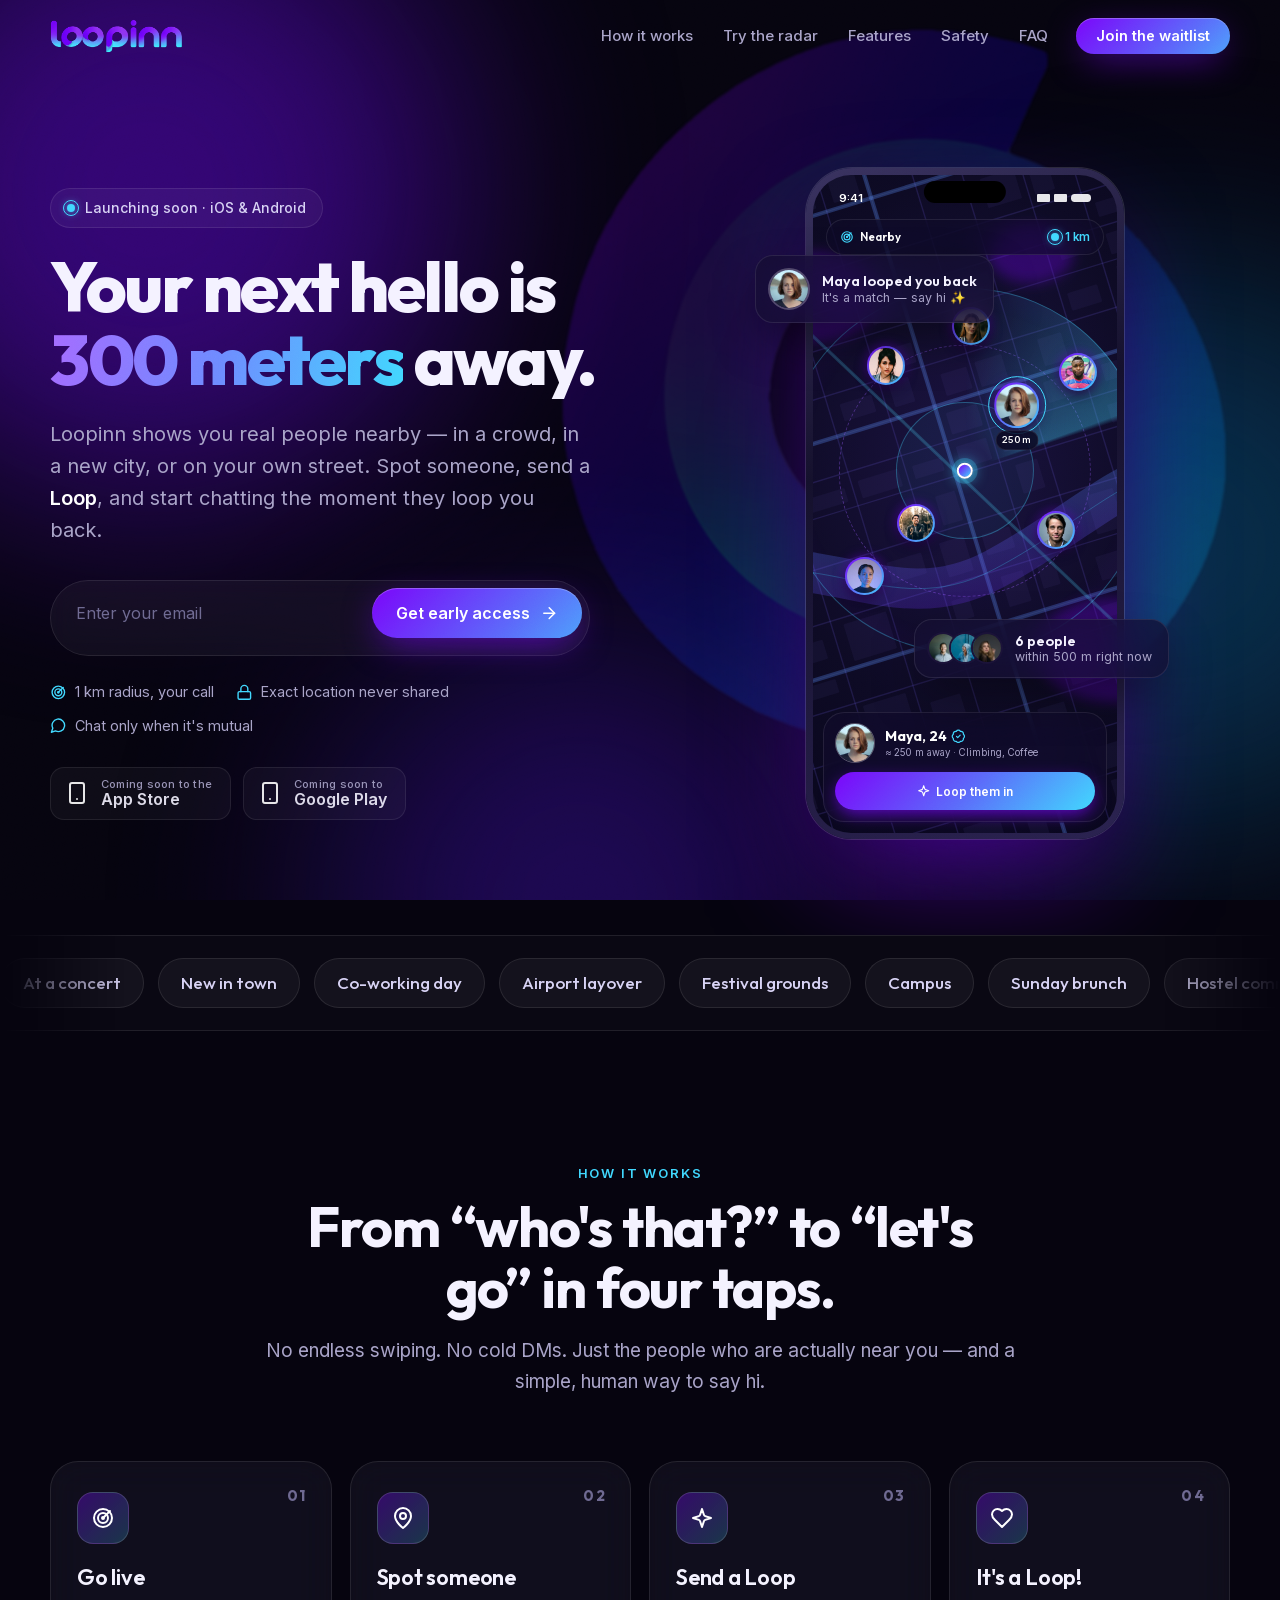
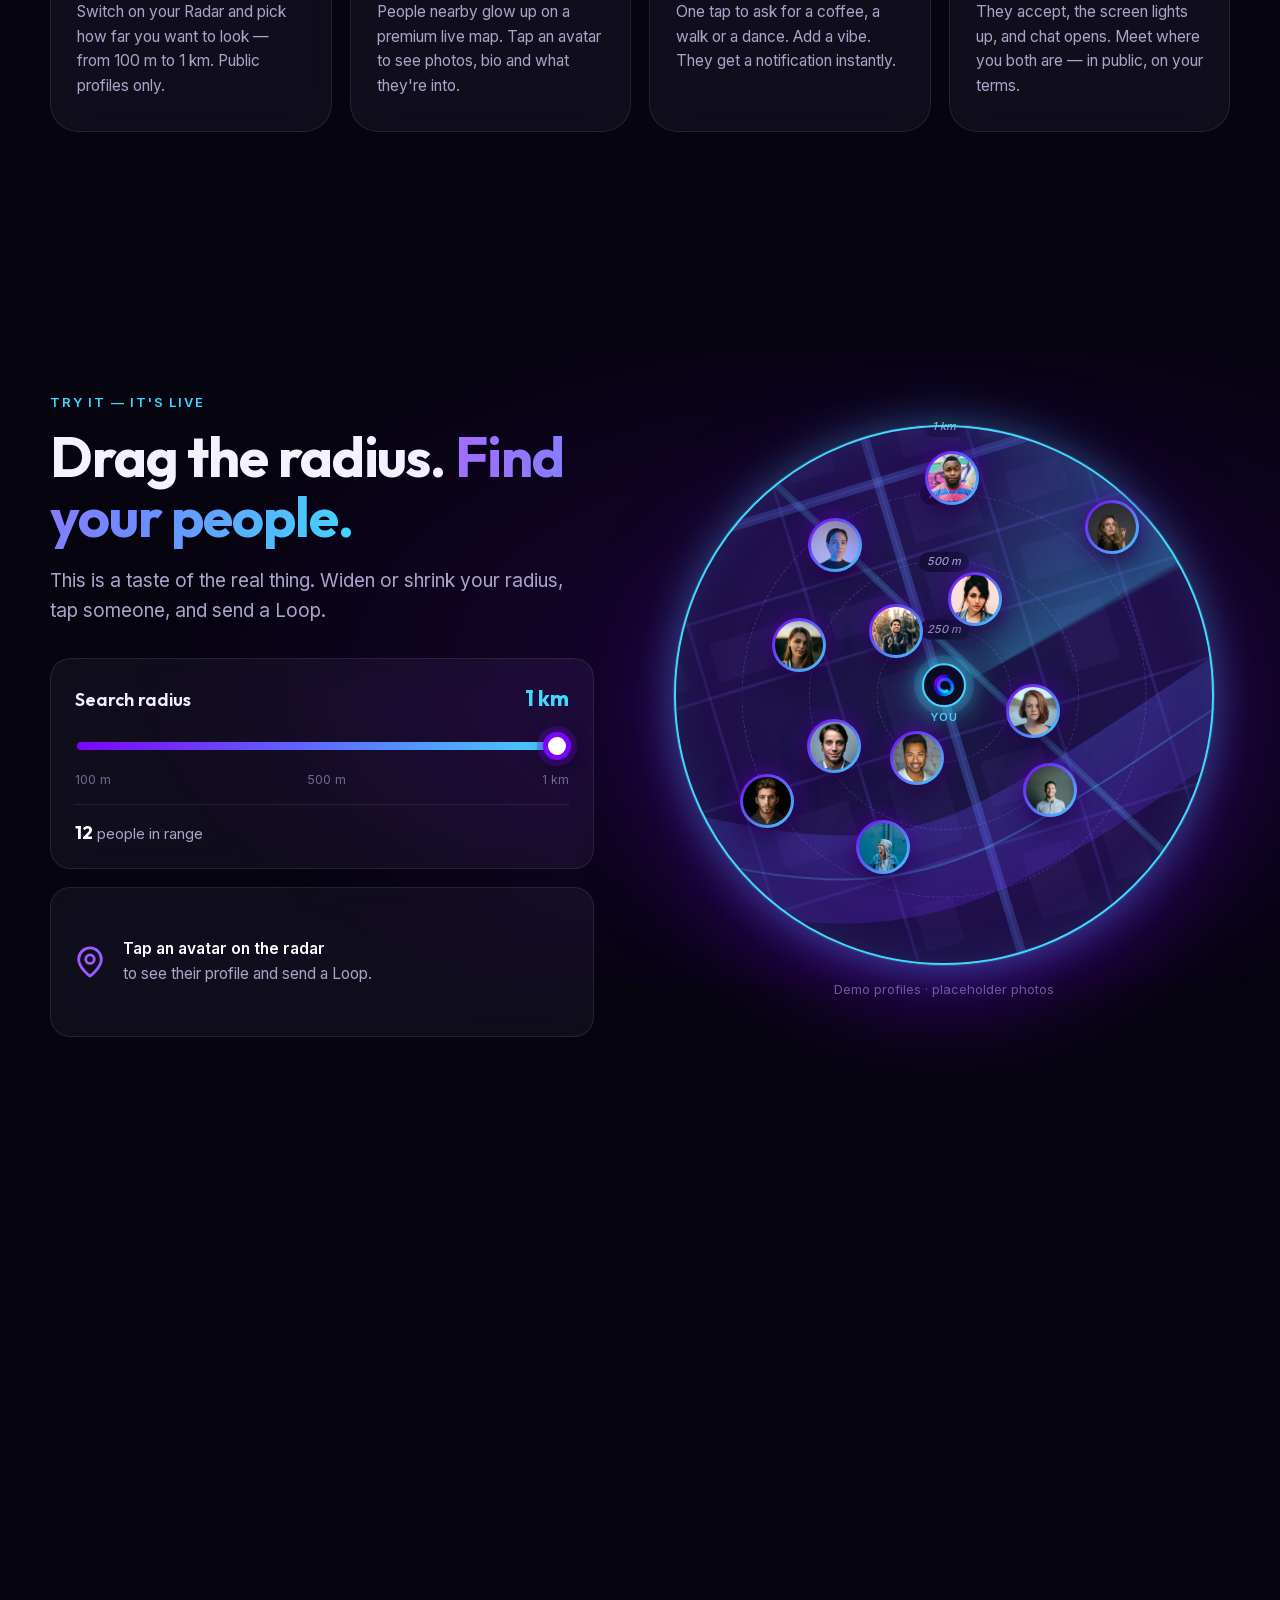
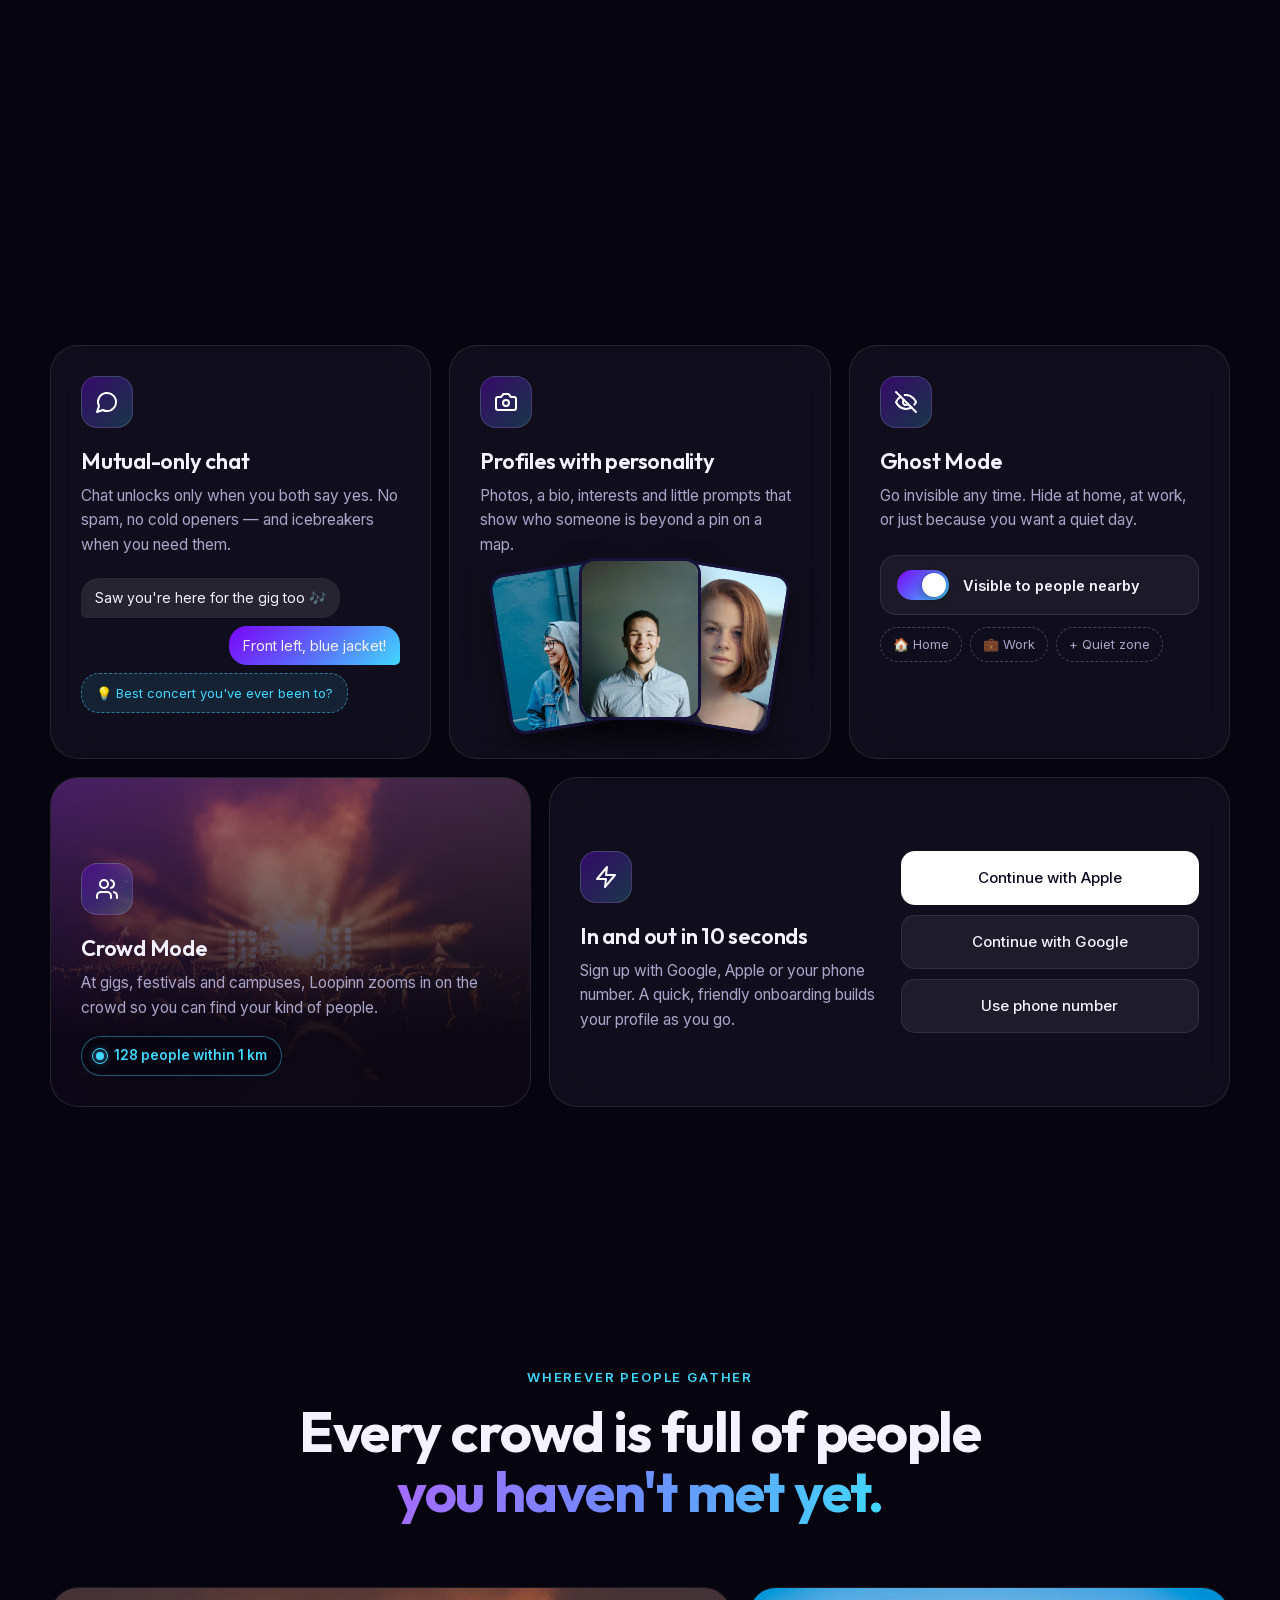
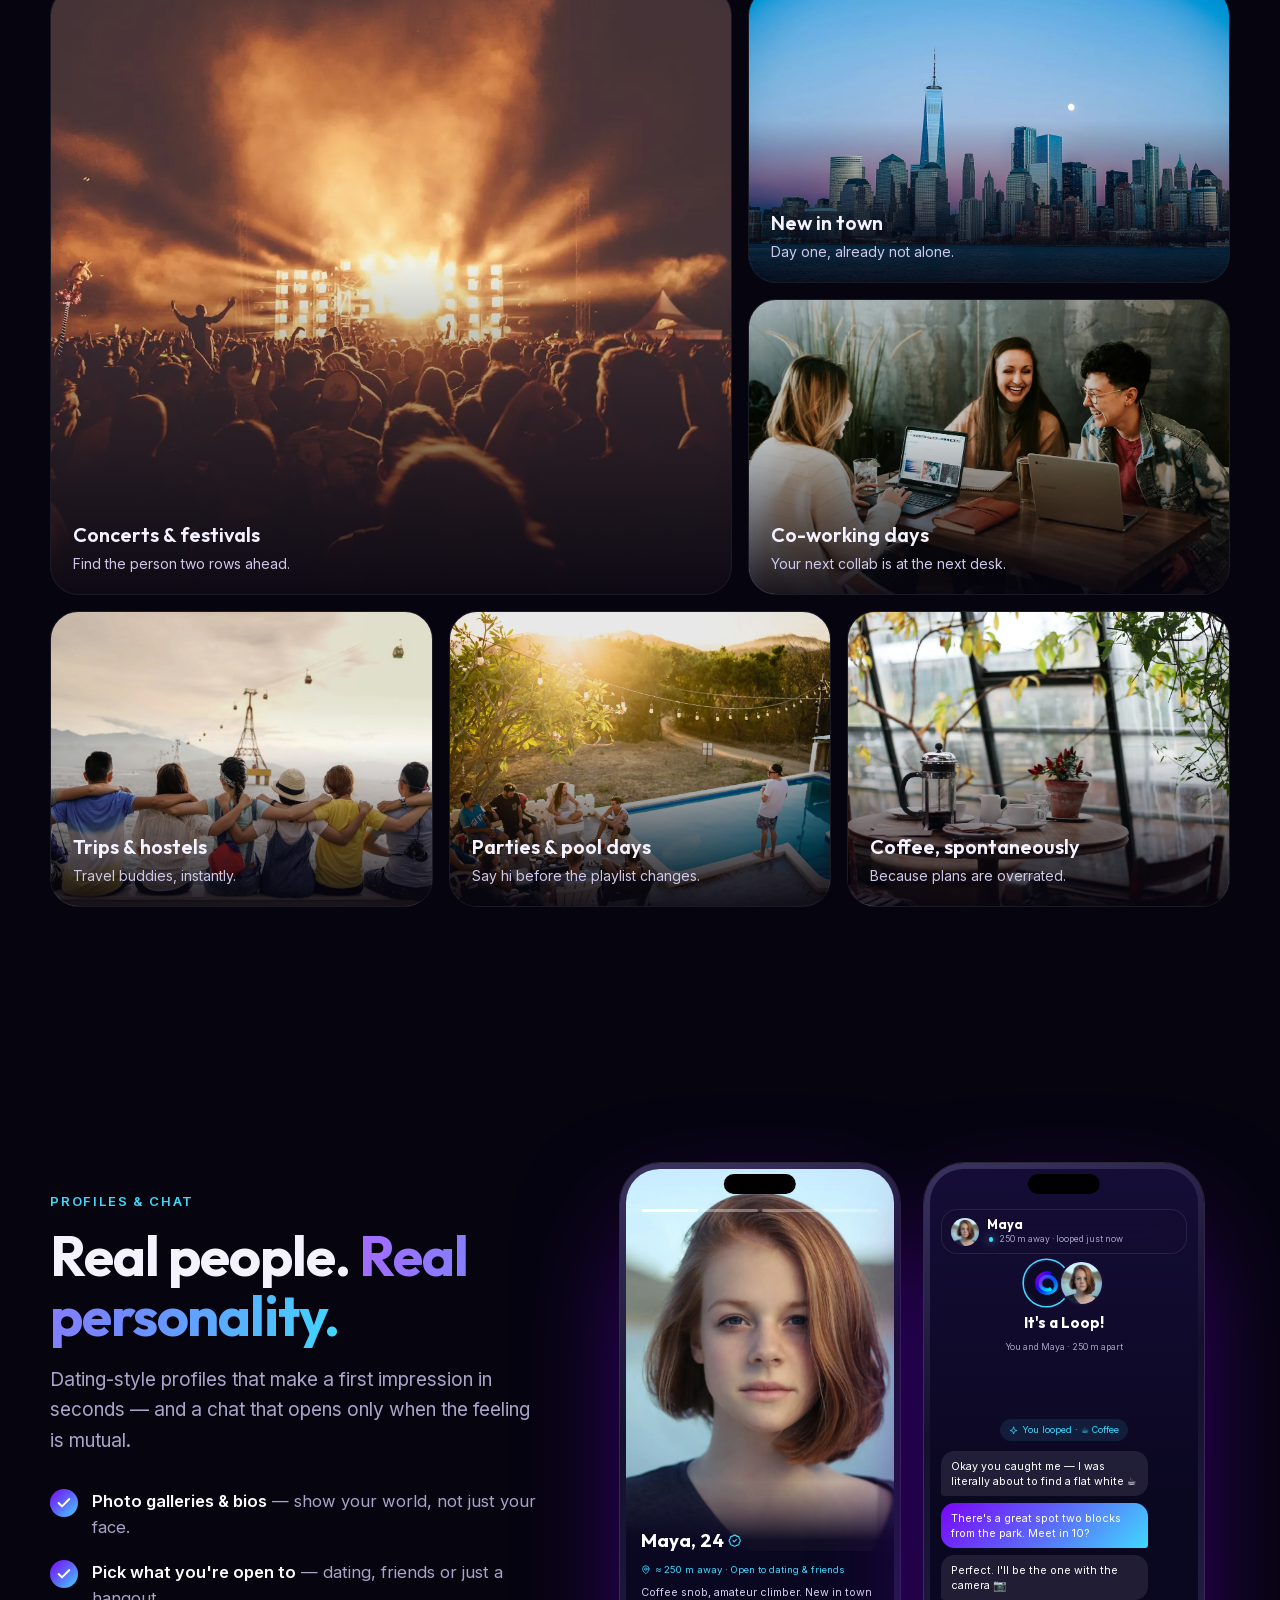
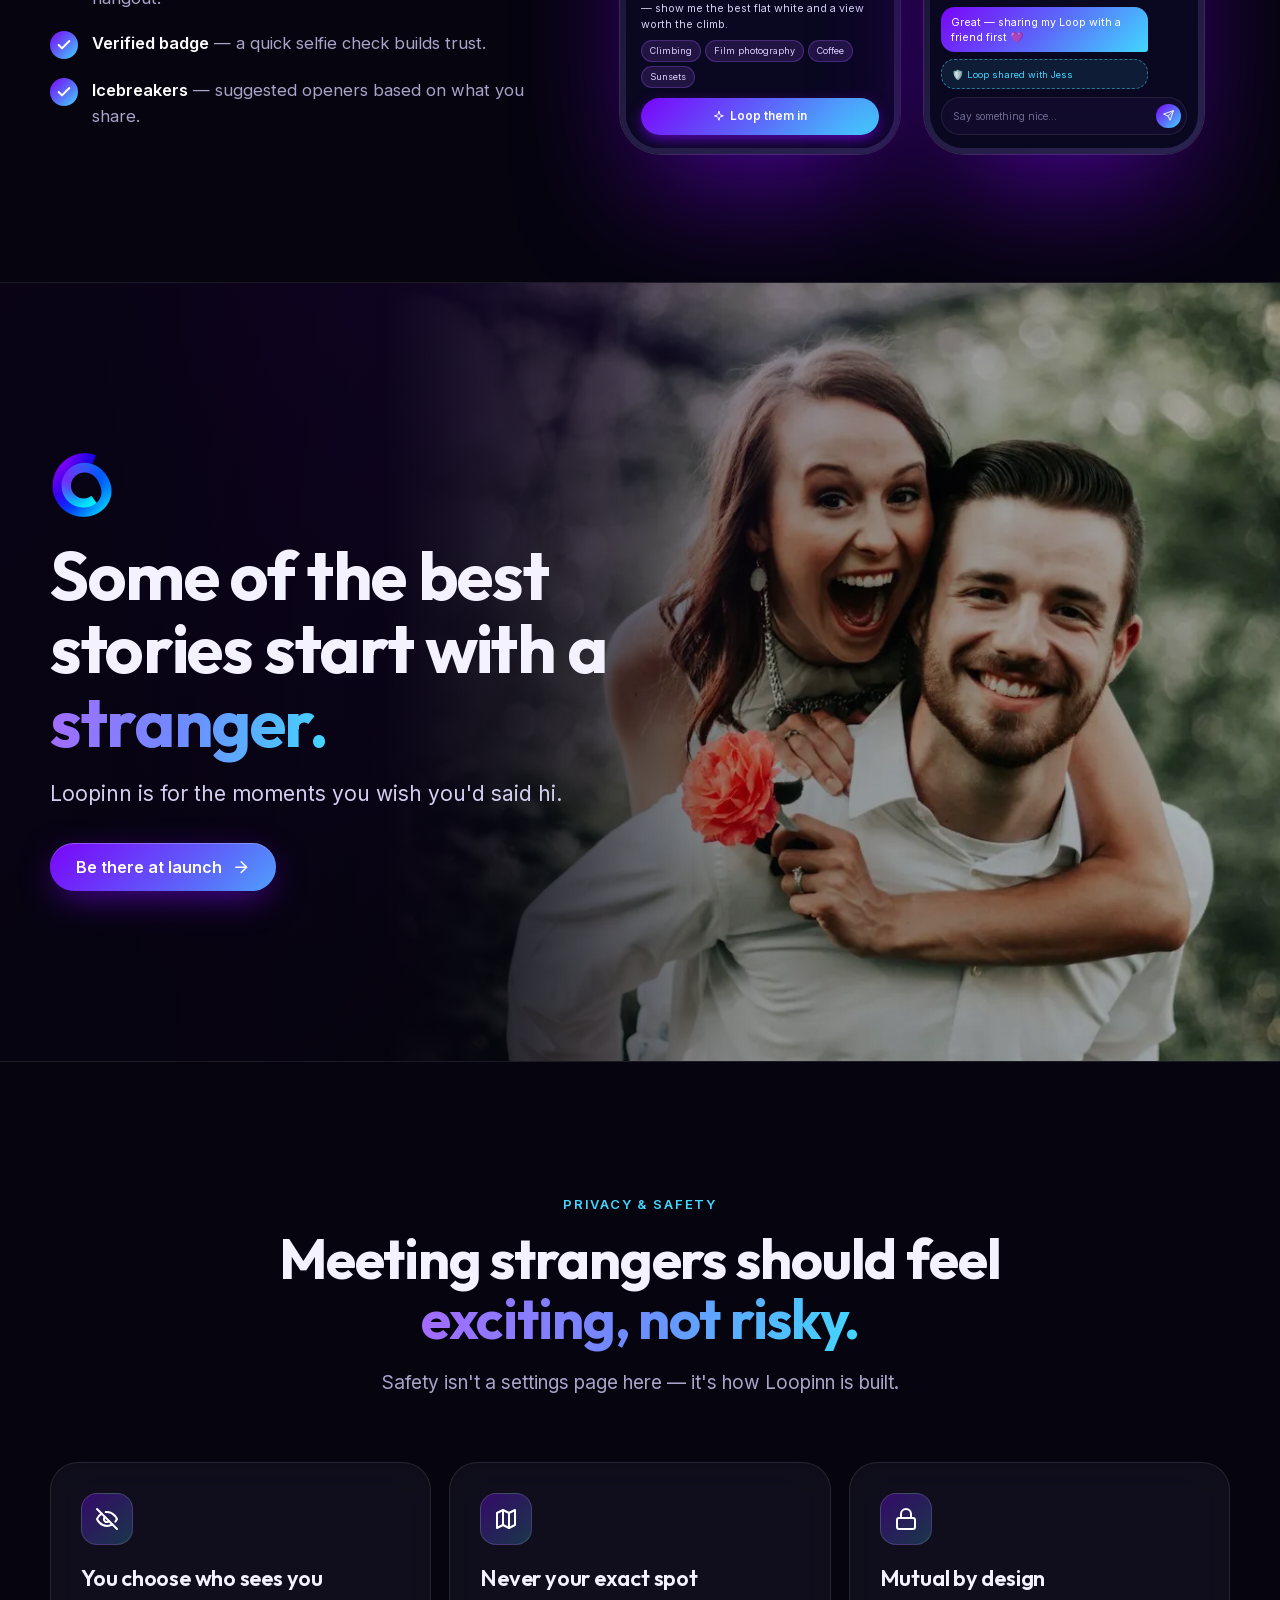
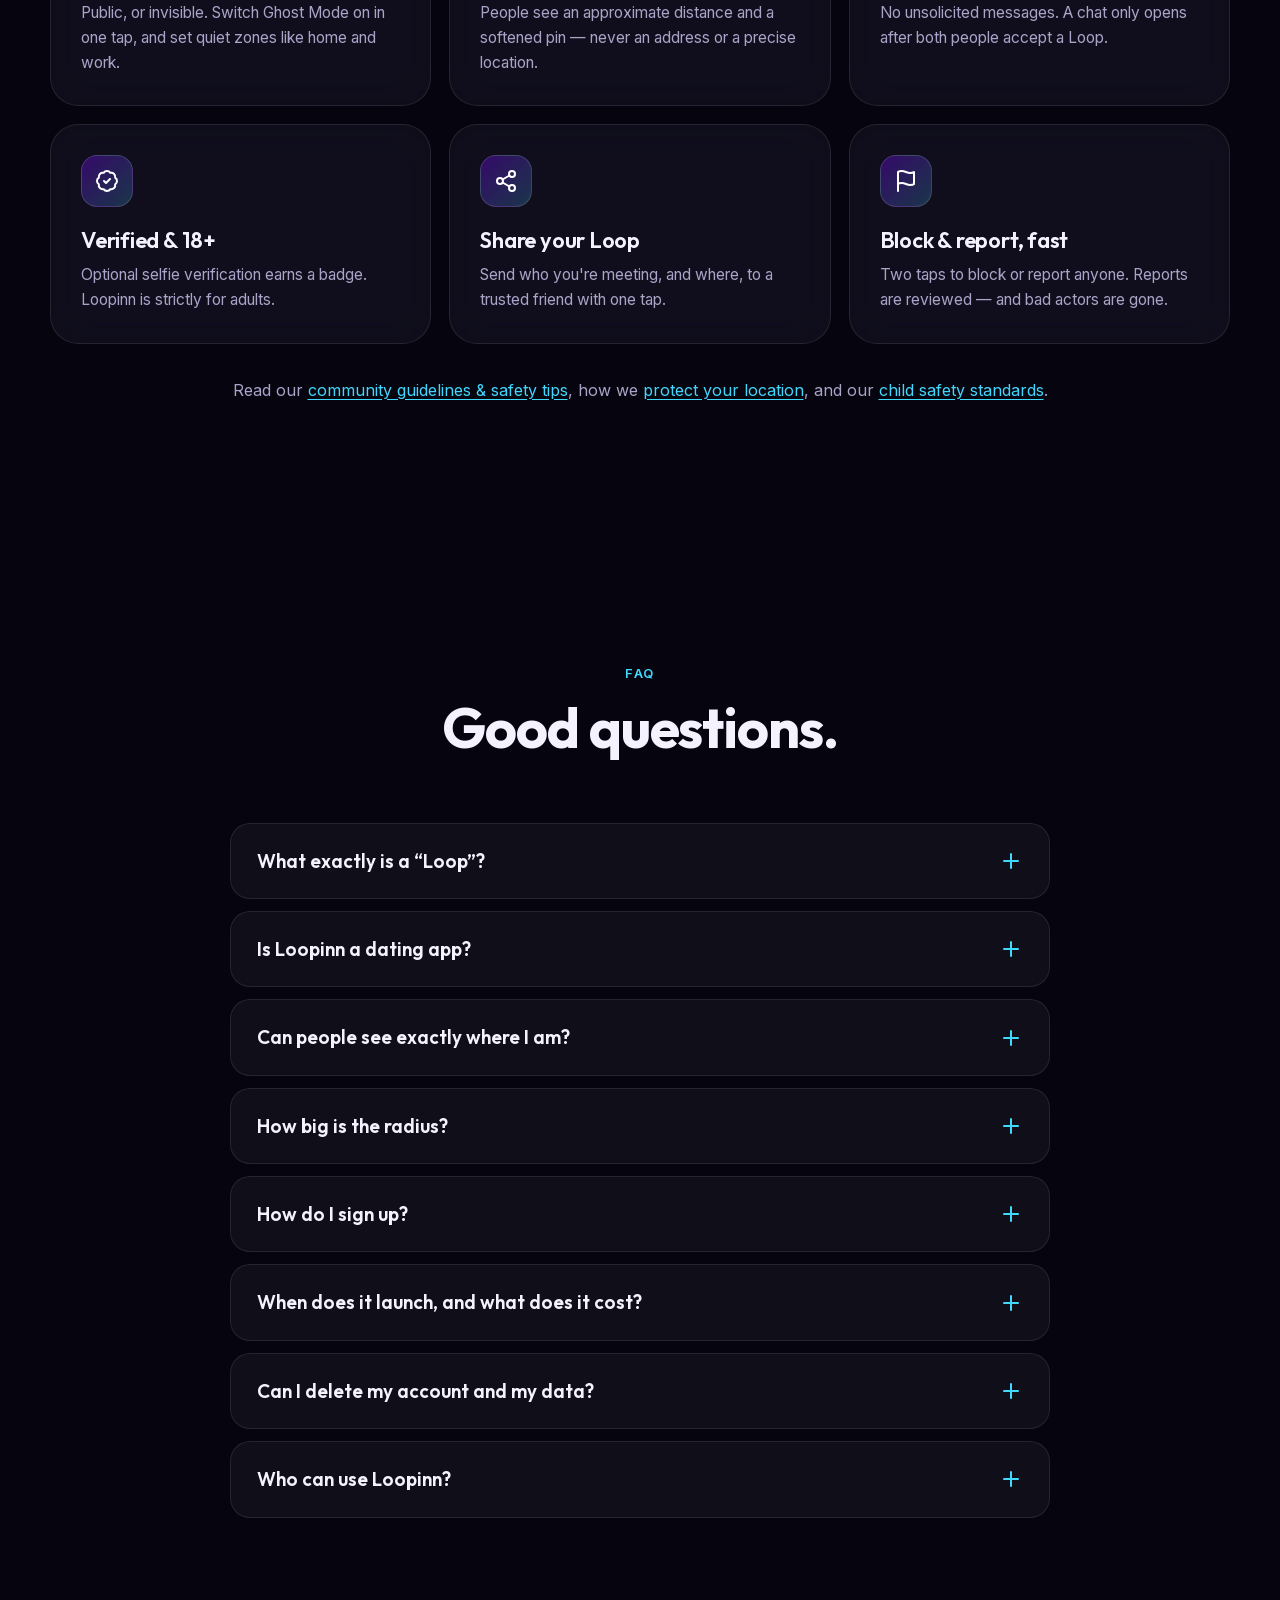
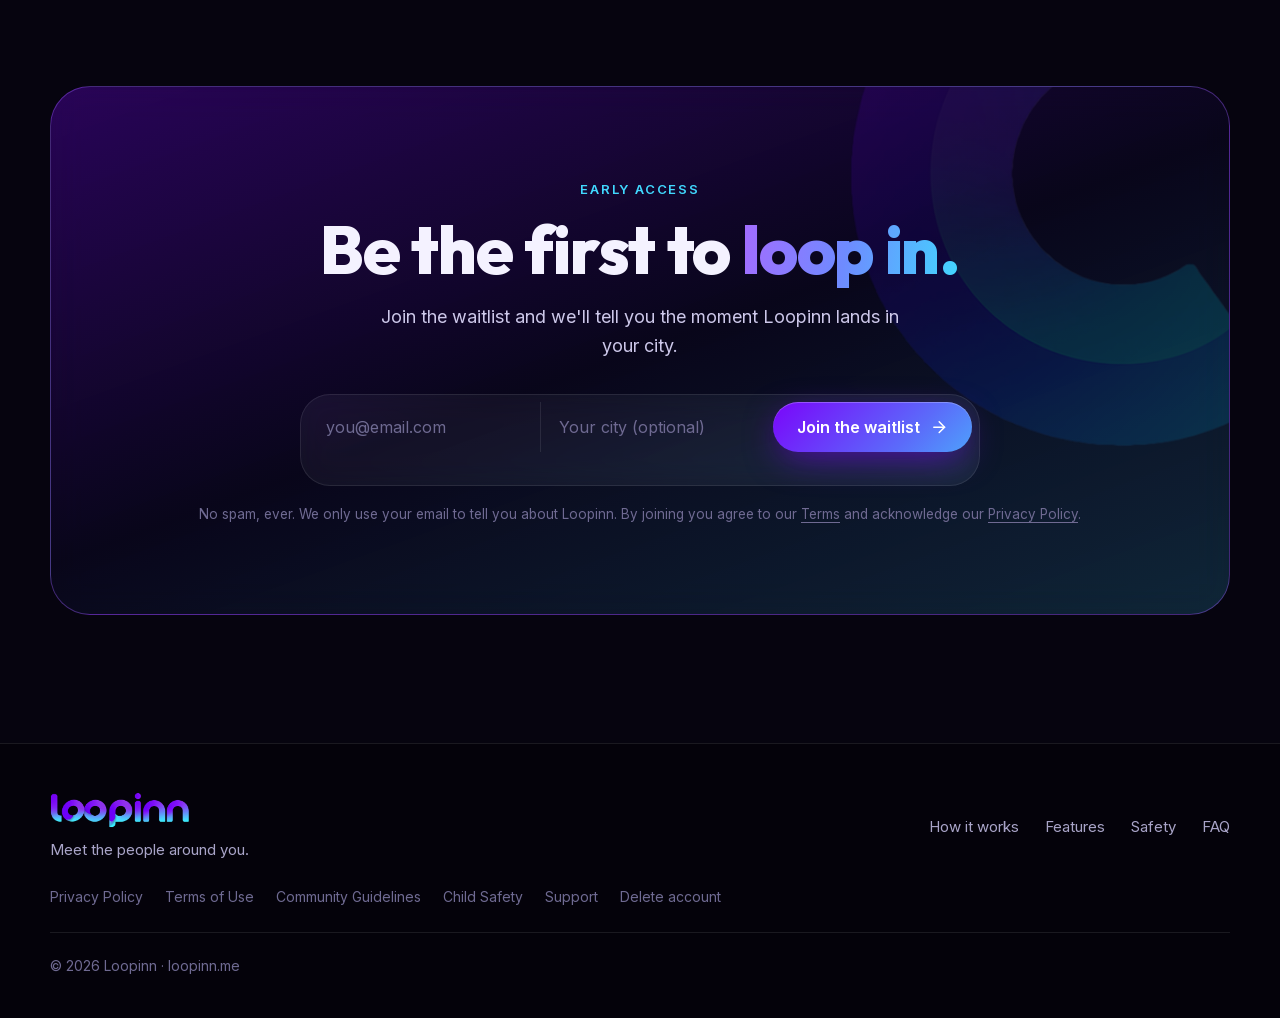
==== commit f4043528: "Update 2026-10-10 09:55" ====
--- a/index.html
+++ b/index.html
@@ -3,44 +3,169 @@
 <head>
   <meta charset="utf-8">
   <meta name="viewport" content="width=device-width, initial-scale=1, viewport-fit=cover">
-  <title>Loopinn — Meet the people around you</title>
-  <meta name="description" content="Loopinn shows you real people within 1 km — in a crowd, a new city or your own neighborhood. Spot someone, send a Loop, and chat the moment they loop you back. Coming soon to iOS & Android.">
+  <title>Loopinn — Meet People Nearby | Dating, Friends, Hangouts</title>
+  <meta name="description" content="Loopinn shows real people within 1 km on a live map. Send a Loop, chat when it's mutual, and meet safely. Coming soon to iOS &amp; Android — join the waitlist.">
   <meta name="theme-color" content="#06040F">
-  <link rel="canonical" href="https://www.loopinn.me/">
+  <meta name="robots" content="index,follow,max-image-preview:large">
+  <link rel="canonical" href="https://loopinn.me/">
 
   <meta property="og:type" content="website">
   <meta property="og:site_name" content="Loopinn">
   <meta property="og:title" content="Loopinn — Your next hello is 300 meters away">
   <meta property="og:description" content="See who's around within 1 km. Send a Loop. Chat when it's mutual. Join the early list.">
-  <meta property="og:url" content="https://www.loopinn.me/">
-  <meta property="og:image" content="https://www.loopinn.me/assets/og-image.png">
+  <meta property="og:url" content="https://loopinn.me/">
+  <meta property="og:image" content="https://loopinn.me/assets/og-image.png">
+  <meta property="og:image:width" content="1200">
+  <meta property="og:image:height" content="630">
+  <meta property="og:image:alt" content="Loopinn — a live map of people nearby with a Loop request">
+  <meta property="og:locale" content="en_US">
   <meta name="twitter:card" content="summary_large_image">
   <meta name="twitter:title" content="Loopinn — Your next hello is 300 meters away">
   <meta name="twitter:description" content="See who's around within 1 km. Send a Loop. Chat when it's mutual.">
-  <meta name="twitter:image" content="https://www.loopinn.me/assets/og-image.png">
+  <meta name="twitter:image" content="https://loopinn.me/assets/og-image.png">
 
   <link rel="icon" href="assets/logo/favicon.ico" sizes="any">
+  <link rel="icon" type="image/png" sizes="48x48" href="assets/logo/favicon-48.png">
   <link rel="icon" type="image/png" sizes="32x32" href="assets/logo/favicon-32.png">
   <link rel="apple-touch-icon" href="assets/logo/apple-touch-icon.png">
 
-  <link rel="preconnect" href="https://fonts.googleapis.com">
-  <link rel="preconnect" href="https://fonts.gstatic.com" crossorigin>
-  <link href="https://fonts.googleapis.com/css2?family=Inter:wght@400;500;600&family=Outfit:wght@500;600;700;800&display=swap" rel="stylesheet">
+  <link rel="preload" href="assets/fonts/Inter-Regular.woff2" as="font" type="font/woff2" crossorigin>
+  <link rel="preload" href="assets/fonts/Outfit-ExtraBold.woff2" as="font" type="font/woff2" crossorigin>
   <link rel="stylesheet" href="css/styles.css">
   <script>document.documentElement.classList.add('js')</script>
 
   <script type="application/ld+json">
-  {
-    "@context": "https://schema.org",
-    "@type": "Organization",
-    "name": "Loopinn",
-    "url": "https://www.loopinn.me/",
-    "logo": "https://www.loopinn.me/assets/logo/icon-512.png",
-    "description": "A proximity-based app for meeting people nearby."
-  }
+{
+  "@context": "https://schema.org",
+  "@graph": [
+    {
+      "@type": "Organization",
+      "@id": "https://loopinn.me/#org",
+      "name": "Loopinn",
+      "url": "https://loopinn.me/",
+      "logo": {
+        "@type": "ImageObject",
+        "url": "https://loopinn.me/assets/logo/icon-512.png",
+        "width": 512,
+        "height": 512
+      },
+      "description": "Loopinn is a proximity-based app for meeting people nearby — for dating, friendship and spontaneous hangouts.",
+      "email": "hello@loopinn.me",
+      "contactPoint": {
+        "@type": "ContactPoint",
+        "contactType": "customer support",
+        "email": "hello@loopinn.me",
+        "url": "https://loopinn.me/support.html",
+        "availableLanguage": "English"
+      }
+    },
+    {
+      "@type": "WebSite",
+      "@id": "https://loopinn.me/#website",
+      "url": "https://loopinn.me/",
+      "name": "Loopinn",
+      "inLanguage": "en",
+      "description": "Loopinn shows real people within 1 km on a live map. Send a Loop, chat when it's mutual, and meet safely. Coming soon to iOS & Android — join the waitlist.",
+      "publisher": {
+        "@id": "https://loopinn.me/#org"
+      }
+    },
+    {
+      "@type": "WebPage",
+      "@id": "https://loopinn.me/#page",
+      "url": "https://loopinn.me/",
+      "name": "Loopinn — Meet People Nearby | Dating, Friends, Hangouts",
+      "description": "Loopinn shows real people within 1 km on a live map. Send a Loop, chat when it's mutual, and meet safely. Coming soon to iOS & Android — join the waitlist.",
+      "inLanguage": "en",
+      "isPartOf": {
+        "@id": "https://loopinn.me/#website"
+      },
+      "about": {
+        "@id": "https://loopinn.me/#org"
+      },
+      "primaryImageOfPage": {
+        "@type": "ImageObject",
+        "url": "https://loopinn.me/assets/og-image.png",
+        "width": 1200,
+        "height": 630
+      }
+    },
+    {
+      "@type": "FAQPage",
+      "@id": "https://loopinn.me/#faq",
+      "mainEntity": [
+        {
+          "@type": "Question",
+          "name": "What exactly is a “Loop”?",
+          "acceptedAnswer": {
+            "@type": "Answer",
+            "text": "A Loop is your one-tap invitation to meet or hang out — coffee, a walk, a dance, whatever you're in the mood for. The other person gets a notification. If they Loop you back, it's a match and chat opens."
+          }
+        },
+        {
+          "@type": "Question",
+          "name": "Is Loopinn a dating app?",
+          "acceptedAnswer": {
+            "@type": "Answer",
+            "text": "It's built for real-life connection. You choose what you're open to — dating, new friends or a spontaneous hangout — and it shows on your profile."
+          }
+        },
+        {
+          "@type": "Question",
+          "name": "Can people see exactly where I am?",
+          "acceptedAnswer": {
+            "@type": "Answer",
+            "text": "No. Other people only see an approximate distance and a softened pin. Your precise location is never shown, and you can go invisible with Ghost Mode at any time."
+          }
+        },
+        {
+          "@type": "Question",
+          "name": "How big is the radius?",
+          "acceptedAnswer": {
+            "@type": "Answer",
+            "text": "You decide, from roughly 100 m up to 1 km. Smaller for a packed venue, larger for a quiet neighborhood."
+          }
+        },
+        {
+          "@type": "Question",
+          "name": "How do I sign up?",
+          "acceptedAnswer": {
+            "@type": "Answer",
+            "text": "With Google, Apple or your mobile number. Then a short onboarding to add photos, a bio and what you're looking for."
+          }
+        },
+        {
+          "@type": "Question",
+          "name": "When does it launch, and what does it cost?",
+          "acceptedAnswer": {
+            "@type": "Answer",
+            "text": "We're building toward launch on iOS and Android. Pricing isn't final yet — joining the waitlist is free and commits you to nothing. You'll hear from us first."
+          }
+        },
+        {
+          "@type": "Question",
+          "name": "Who can use Loopinn?",
+          "acceptedAnswer": {
+            "@type": "Answer",
+            "text": "Adults only (18+). We verify, moderate and make it easy to block or report anyone who makes you uncomfortable."
+          }
+        },
+        {
+          "@type": "Question",
+          "name": "Can I delete my account and my data?",
+          "acceptedAnswer": {
+            "@type": "Answer",
+            "text": "Yes, any time. In the app go to Me, then Delete account — your profile, photos, Loops and chats are erased straight away. You can also request deletion by email. Details are on our account deletion page."
+          }
+        }
+      ]
+    }
+  ]
+}
   </script>
 </head>
 <body>
+<a class="skip-link" href="#top">Skip to content</a>
 
 <!-- Icon sprite (Lucide-style, stroke icons) -->
 <svg width="0" height="0" style="position:absolute" aria-hidden="true" focusable="false">
@@ -73,7 +198,7 @@
 <header class="nav" id="nav">
   <div class="container nav-inner">
     <a class="brand" href="#top" aria-label="Loopinn home">
-      <img src="assets/logo/loopinn-wordmark-sm.png" alt="Loopinn" width="480" height="150">
+      <img src="assets/logo/loopinn-wordmark-sm.png" alt="Loopinn" width="480" height="123">
     </a>
     <nav class="nav-links" id="nav-links" aria-label="Primary">
       <a href="#how">How it works</a>
@@ -137,13 +262,13 @@
             </div>
             <div class="you" aria-hidden="true"><i></i></div>
 
-            <button class="pin is-selected" data-person="maya" style="left:67%;top:35%" aria-label="Maya, 250 m away"><img src="assets/img/av-maya.webp" alt="" loading="lazy"><em>250 m</em></button>
-            <button class="pin" data-person="ava" style="left:24%;top:29%" aria-label="Ava, 300 m away"><img src="assets/img/av-priya.webp" alt="" loading="lazy"></button>
-            <button class="pin" data-person="daniel" style="left:80%;top:54%" aria-label="Daniel, 400 m away"><img src="assets/img/av-daniel.webp" alt="" loading="lazy"></button>
-            <button class="pin" data-person="leo" style="left:34%;top:53%" aria-label="Leo, 200 m away"><img src="assets/img/av-leo.webp" alt="" loading="lazy"></button>
-            <button class="pin" data-person="zoe" style="left:17%;top:61%" aria-label="Zoe, 700 m away"><img src="assets/img/av-zoe.webp" alt="" loading="lazy"></button>
-            <button class="pin" data-person="sofia" style="left:52%;top:23%" aria-label="Sofia, 550 m away"><img src="assets/img/av-sofia.webp" alt="" loading="lazy"></button>
-            <button class="pin" data-person="theo" style="left:87%;top:30%" aria-label="Theo, 850 m away"><img src="assets/img/av-kofi.webp" alt="" loading="lazy"></button>
+            <button class="pin is-selected" data-person="maya" style="left:67%;top:35%" aria-label="Maya, 250 m away"><img src="assets/img/av-maya.webp" alt=""><em>250 m</em></button>
+            <button class="pin" data-person="ava" style="left:24%;top:29%" aria-label="Ava, 300 m away"><img src="assets/img/av-priya.webp" alt=""></button>
+            <button class="pin" data-person="daniel" style="left:80%;top:54%" aria-label="Daniel, 400 m away"><img src="assets/img/av-daniel.webp" alt=""></button>
+            <button class="pin" data-person="leo" style="left:34%;top:53%" aria-label="Leo, 200 m away"><img src="assets/img/av-leo.webp" alt=""></button>
+            <button class="pin" data-person="zoe" style="left:17%;top:61%" aria-label="Zoe, 700 m away"><img src="assets/img/av-zoe.webp" alt=""></button>
+            <button class="pin" data-person="sofia" style="left:52%;top:23%" aria-label="Sofia, 550 m away"><img src="assets/img/av-sofia.webp" alt=""></button>
+            <button class="pin" data-person="theo" style="left:87%;top:30%" aria-label="Theo, 850 m away"><img src="assets/img/av-kofi.webp" alt=""></button>
 
             <div class="sheet glass" id="hero-sheet">
               <div class="sheet-row">
@@ -474,6 +599,7 @@
       <article class="scard glass reveal d1"><span class="b-ico"><svg class="ico"><use href="#i-share"/></svg></span><h3>Share your Loop</h3><p>Send who you're meeting, and where, to a trusted friend with one tap.</p></article>
       <article class="scard glass reveal d2"><span class="b-ico"><svg class="ico"><use href="#i-flag"/></svg></span><h3>Block &amp; report, fast</h3><p>Two taps to block or report anyone. Reports are reviewed — and bad actors are gone.</p></article>
     </div>
+    <p class="safety-more reveal">Read our <a href="community-guidelines.html">community guidelines &amp; safety tips</a>, how we <a href="privacy.html#location">protect your location</a>, and our <a href="child-safety.html">child safety standards</a>.</p>
   </div>
 </section>
 
@@ -491,6 +617,7 @@
       <details><summary>How big is the radius?<svg class="ico"><use href="#i-plus"/></svg></summary><p>You decide, from roughly 100 m up to 1 km. Smaller for a packed venue, larger for a quiet neighborhood.</p></details>
       <details><summary>How do I sign up?<svg class="ico"><use href="#i-plus"/></svg></summary><p>With Google, Apple or your mobile number. Then a short onboarding to add photos, a bio and what you're looking for.</p></details>
       <details><summary>When does it launch, and what does it cost?<svg class="ico"><use href="#i-plus"/></svg></summary><p>We're building toward launch on iOS and Android. Pricing isn't final yet — joining the waitlist is free and commits you to nothing. You'll hear from us first.</p></details>
+      <details><summary>Can I delete my account and my data?<svg class="ico"><use href="#i-plus"/></svg></summary><p>Yes, any time. In the app go to Me, then Delete account — your profile, photos, Loops and chats are erased straight away. You can also request deletion by email. Details are on our <a href="delete-account.html">account deletion page</a>.</p></details>
       <details><summary>Who can use Loopinn?<svg class="ico"><use href="#i-plus"/></svg></summary><p>Adults only (18+). We verify, moderate and make it easy to block or report anyone who makes you uncomfortable.</p></details>
     </div>
   </div>
@@ -513,7 +640,7 @@
         <button class="btn btn-primary" type="submit"><span>Join the waitlist</span><svg class="ico"><use href="#i-arrow"/></svg></button>
         <p class="form-msg" role="status" aria-live="polite"></p>
       </form>
-      <small class="fineprint">No spam, ever. We only use your email to tell you about Loopinn. <a href="privacy.html">Privacy</a></small>
+      <small class="fineprint">No spam, ever. We only use your email to tell you about Loopinn. By joining you agree to our <a href="terms.html">Terms</a> and acknowledge our <a href="privacy.html">Privacy Policy</a>.</small>
     </div>
   </div>
 </section>
@@ -524,13 +651,16 @@
 <footer class="footer">
   <div class="container footer-inner">
     <div class="footer-brand">
-      <img src="assets/logo/loopinn-wordmark-sm.png" alt="Loopinn" width="480" height="150">
+      <img src="assets/logo/loopinn-wordmark-sm.png" alt="Loopinn" width="480" height="123">
       <p>Meet the people around you.</p>
     </div>
     <nav class="footer-links" aria-label="Footer">
-      <a href="#how">How it works</a><a href="#features">Features</a><a href="#safety">Safety</a><a href="#faq">FAQ</a><a href="privacy.html">Privacy</a>
+      <a href="#how">How it works</a><a href="#features">Features</a><a href="#safety">Safety</a><a href="#faq">FAQ</a>
     </nav>
-    <p class="copy">© <span id="year">2026</span> Loopinn · <a href="https://www.loopinn.me">loopinn.me</a></p>
+    <nav class="footer-legal" aria-label="Legal">
+      <a href="privacy.html">Privacy Policy</a><a href="terms.html">Terms of Use</a><a href="community-guidelines.html">Community Guidelines</a><a href="child-safety.html">Child Safety</a><a href="support.html">Support</a><a href="delete-account.html">Delete account</a>
+    </nav>
+    <p class="copy">© <span id="year">2026</span> Loopinn · <a href="https://loopinn.me">loopinn.me</a></p>
   </div>
 </footer>
 
--- a/css/styles.css
+++ b/css/styles.css
@@ -3,8 +3,17 @@
    Palette sampled from the logo wordmark (violet → blue → cyan on near-black).
    Sections: tokens · base · buttons · nav · hero · phone · marquee · how · try
              · bento · moments · profiles · band · safety · faq · cta · footer
-             · match overlay · reveal · responsive
+             · documents (legal/support pages) · match overlay · reveal · responsive
    ========================================================================== */
+
+/* Self-hosted fonts (Latin subset WOFF2, SIL OFL 1.1) — built by scripts/build_web_fonts.py. No third-party requests. */
+@font-face { font-family: "Inter"; font-weight: 400; font-style: normal; font-display: swap; src: url("../assets/fonts/Inter-Regular.woff2") format("woff2"); }
+@font-face { font-family: "Inter"; font-weight: 500; font-style: normal; font-display: swap; src: url("../assets/fonts/Inter-Medium.woff2") format("woff2"); }
+@font-face { font-family: "Inter"; font-weight: 600; font-style: normal; font-display: swap; src: url("../assets/fonts/Inter-SemiBold.woff2") format("woff2"); }
+@font-face { font-family: "Outfit"; font-weight: 500; font-style: normal; font-display: swap; src: url("../assets/fonts/Outfit-Medium.woff2") format("woff2"); }
+@font-face { font-family: "Outfit"; font-weight: 600; font-style: normal; font-display: swap; src: url("../assets/fonts/Outfit-SemiBold.woff2") format("woff2"); }
+@font-face { font-family: "Outfit"; font-weight: 700; font-style: normal; font-display: swap; src: url("../assets/fonts/Outfit-Bold.woff2") format("woff2"); }
+@font-face { font-family: "Outfit"; font-weight: 800; font-style: normal; font-display: swap; src: url("../assets/fonts/Outfit-ExtraBold.woff2") format("woff2"); }
 
 :root {
   --ink: #06040f;
@@ -427,7 +436,40 @@
 .footer-inner { display: grid; grid-template-columns: 1fr auto; gap: 24px 40px; align-items: center; }
 .footer-brand img { height: 36px; width: auto; } .footer-brand p { margin-top: 10px; color: var(--muted); font-size: 15px; }
 .footer-links { display: flex; flex-wrap: wrap; gap: 8px 26px; color: var(--muted); font-size: 15px; } .footer-links a:hover { color: #fff; }
+.safety-more { margin-top: 34px; text-align: center; color: var(--muted); font-size: 16px; } .safety-more a { color: var(--cyan); text-decoration: underline; text-underline-offset: 3px; } .safety-more a:hover { color: #fff; }
+.footer-legal { grid-column: 1 / -1; display: flex; flex-wrap: wrap; gap: 8px 22px; color: var(--faint); font-size: 14px; } .footer-legal a:hover { color: #fff; }
 .copy { grid-column: 1 / -1; color: var(--faint); font-size: 14px; border-top: 1px solid var(--line); padding-top: 22px; } .copy a:hover { color: #fff; }
+
+/* ───────── documents: privacy · terms · guidelines · support · delete-account ───────── */
+.skip-link { position: absolute; left: 16px; top: -60px; z-index: 100; padding: 10px 16px; border-radius: 10px; background: #fff; color: var(--ink); font-weight: 600; } .skip-link:focus { top: 12px; }
+.nav-doc { gap: 20px; } .nav-doc .nav-links { gap: 22px; }
+.doc { max-width: 780px; margin: 0 auto; padding: 118px 0 84px; }
+.doc h1 { font-size: clamp(34px, 5.4vw, 52px); margin-bottom: 10px; }
+.doc .meta { color: var(--faint); font-size: 14.5px; }
+.doc .lede { margin-top: 20px; font-size: 19px; color: #cdc8ea; }
+.doc h2 { font-size: 25px; margin: 52px 0 12px; scroll-margin-top: 92px; }
+.doc h3 { font-size: 18px; margin: 26px 0 6px; color: #fff; }
+.doc p, .doc li, .doc td, .doc th { color: var(--muted); }
+.doc p + p { margin-top: 14px; }
+.doc ul, .doc ol { display: grid; gap: 8px; margin-top: 12px; padding-left: 22px; list-style: disc; } .doc ol { list-style: decimal; }
+.doc li::marker { color: var(--faint); }
+.doc a { color: var(--cyan); text-decoration: underline; text-underline-offset: 3px; text-decoration-thickness: 1px; } .doc a:hover { color: #fff; }
+.doc strong { color: #fff; font-weight: 600; }
+.doc code { font-size: .92em; padding: 1px 6px; border-radius: 6px; background: var(--glass-2); color: #e7e3ff; }
+.doc .box { margin-top: 26px; padding: 20px 24px; border-radius: var(--r-md); border: 1px solid var(--line); background: var(--glass); }
+.doc .box h2, .doc .box h3 { margin-top: 0; font-size: 18px; }
+.doc .box ul { margin-top: 10px; }
+.doc .box.key { border-left: 3px solid var(--cyan); }
+.doc .box.alert { border-color: rgba(255, 111, 181, .45); background: rgba(255, 111, 181, .06); }
+.doc .toc { columns: 2; column-gap: 32px; padding-left: 20px; margin-top: 8px; list-style: decimal; } .doc .toc li { break-inside: avoid; margin-bottom: 6px; }
+.doc .table-wrap { margin-top: 16px; overflow-x: auto; border-radius: var(--r-md); border: 1px solid var(--line); }
+.doc table { width: 100%; border-collapse: collapse; font-size: 15px; min-width: 560px; }
+.doc th, .doc td { text-align: left; vertical-align: top; padding: 12px 16px; border-bottom: 1px solid var(--line); } .doc th { color: #fff; font-weight: 600; background: var(--glass-2); } .doc tr:last-child td { border-bottom: 0; }
+.doc .cta-row { display: flex; flex-wrap: wrap; gap: 12px; margin-top: 22px; } .doc .cta-row .btn { text-decoration: none; color: #fff; }
+.doc details { margin-top: 12px; border: 1px solid var(--line); border-radius: var(--r-md); background: var(--glass); } .doc summary { cursor: pointer; padding: 16px 20px; color: #fff; font-weight: 600; font-family: var(--font-display); } .doc details > *:not(summary) { padding: 0 20px 18px; }
+.doc .related { margin-top: 56px; padding-top: 24px; border-top: 1px solid var(--line); display: flex; flex-wrap: wrap; gap: 8px 24px; font-size: 15px; }
+@media (max-width: 640px) { .doc table { min-width: 0; font-size: 14px; } .doc th, .doc td { padding: 10px 12px; } .doc { padding-top: 104px; } .doc .toc { columns: 1; } .nav-doc .nav-links { display: none; } .nav-doc .nav-cta { display: inline-flex; margin-left: auto; } .doc h2 { margin-top: 42px; } }
+@media print { .bg-glow, .nav, .footer, .doc .related, .skip-link { display: none !important; } body { background: #fff; color: #000; } .doc { padding-top: 0; } .doc p, .doc li, .doc td, .doc th, .doc .meta, .doc .lede { color: #222; } .doc h1, .doc h2, .doc h3, .doc strong { color: #000; } .doc a { color: #000; text-decoration: underline; } .doc .box { border-color: #999; background: none; } }
 
 /* ───────── match overlay ───────── */
 .match { position: fixed; inset: 0; z-index: 200; display: grid; place-items: center; padding: 24px; }
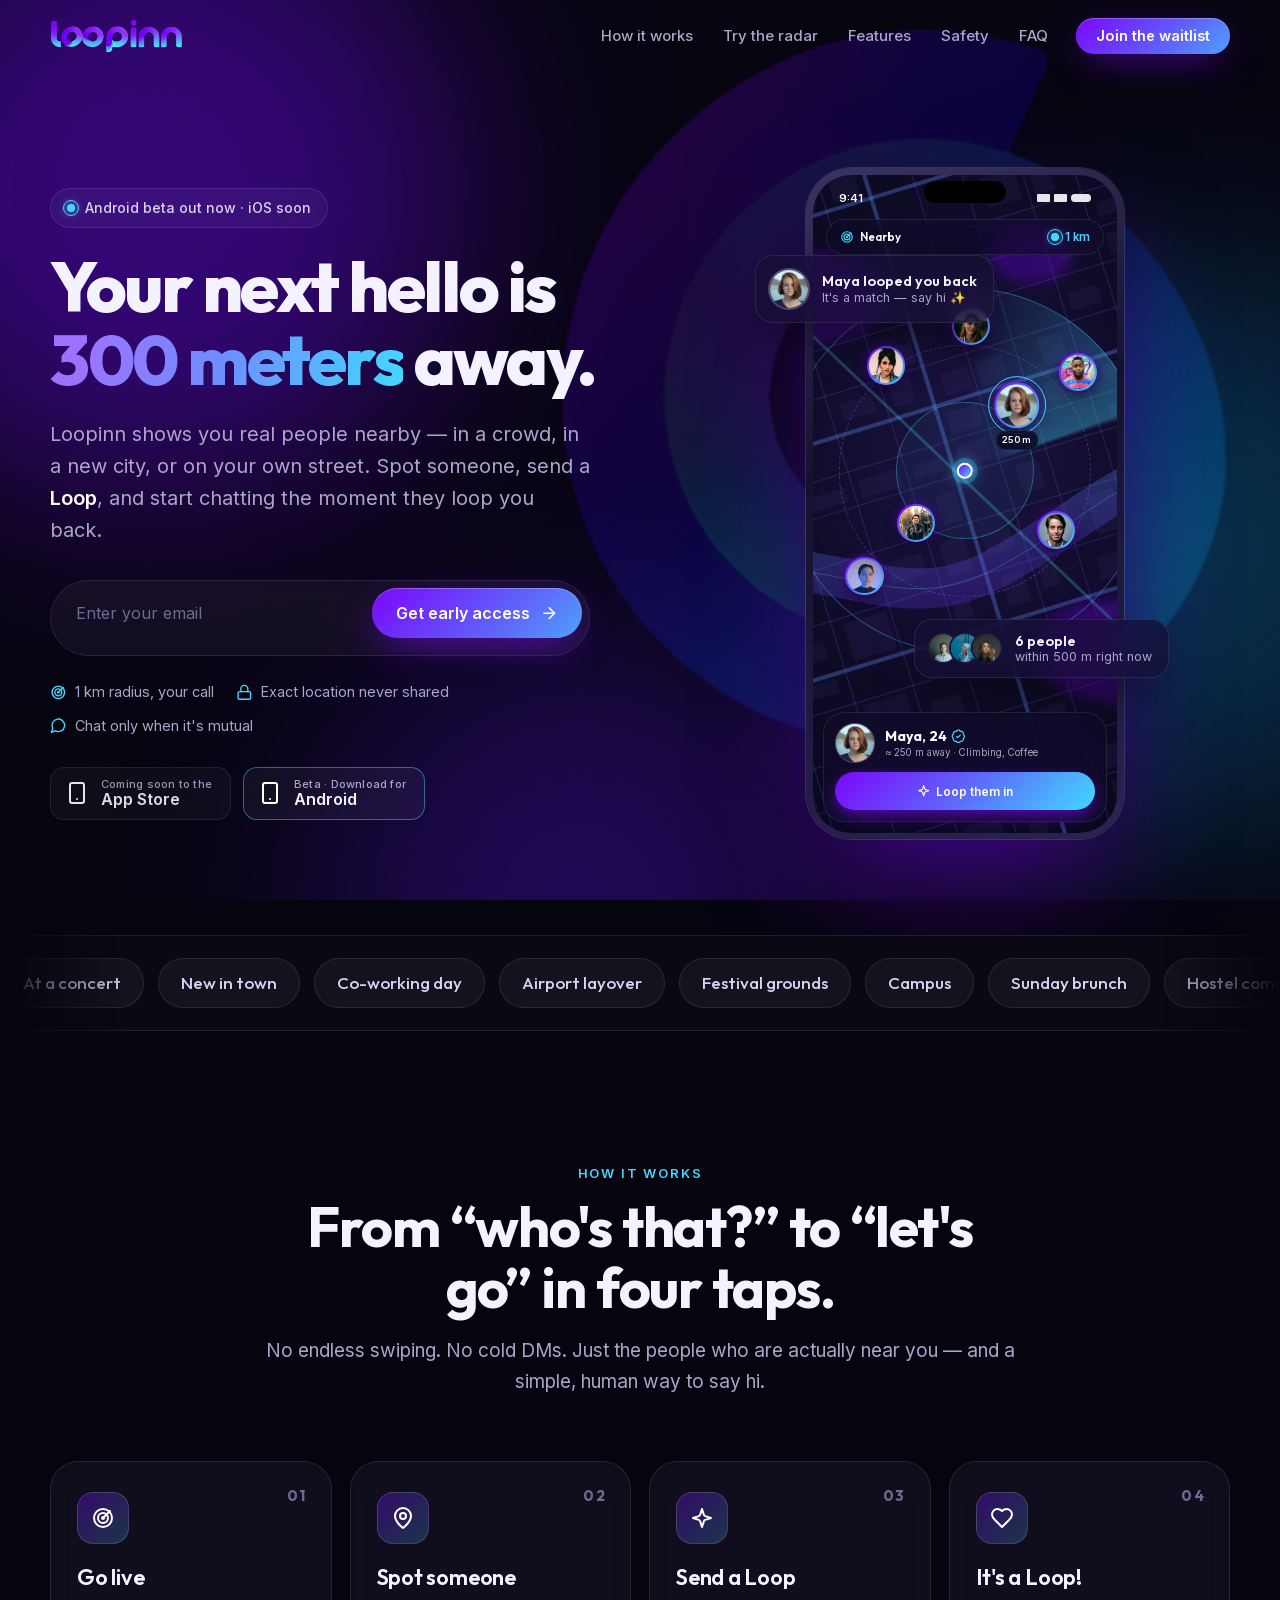
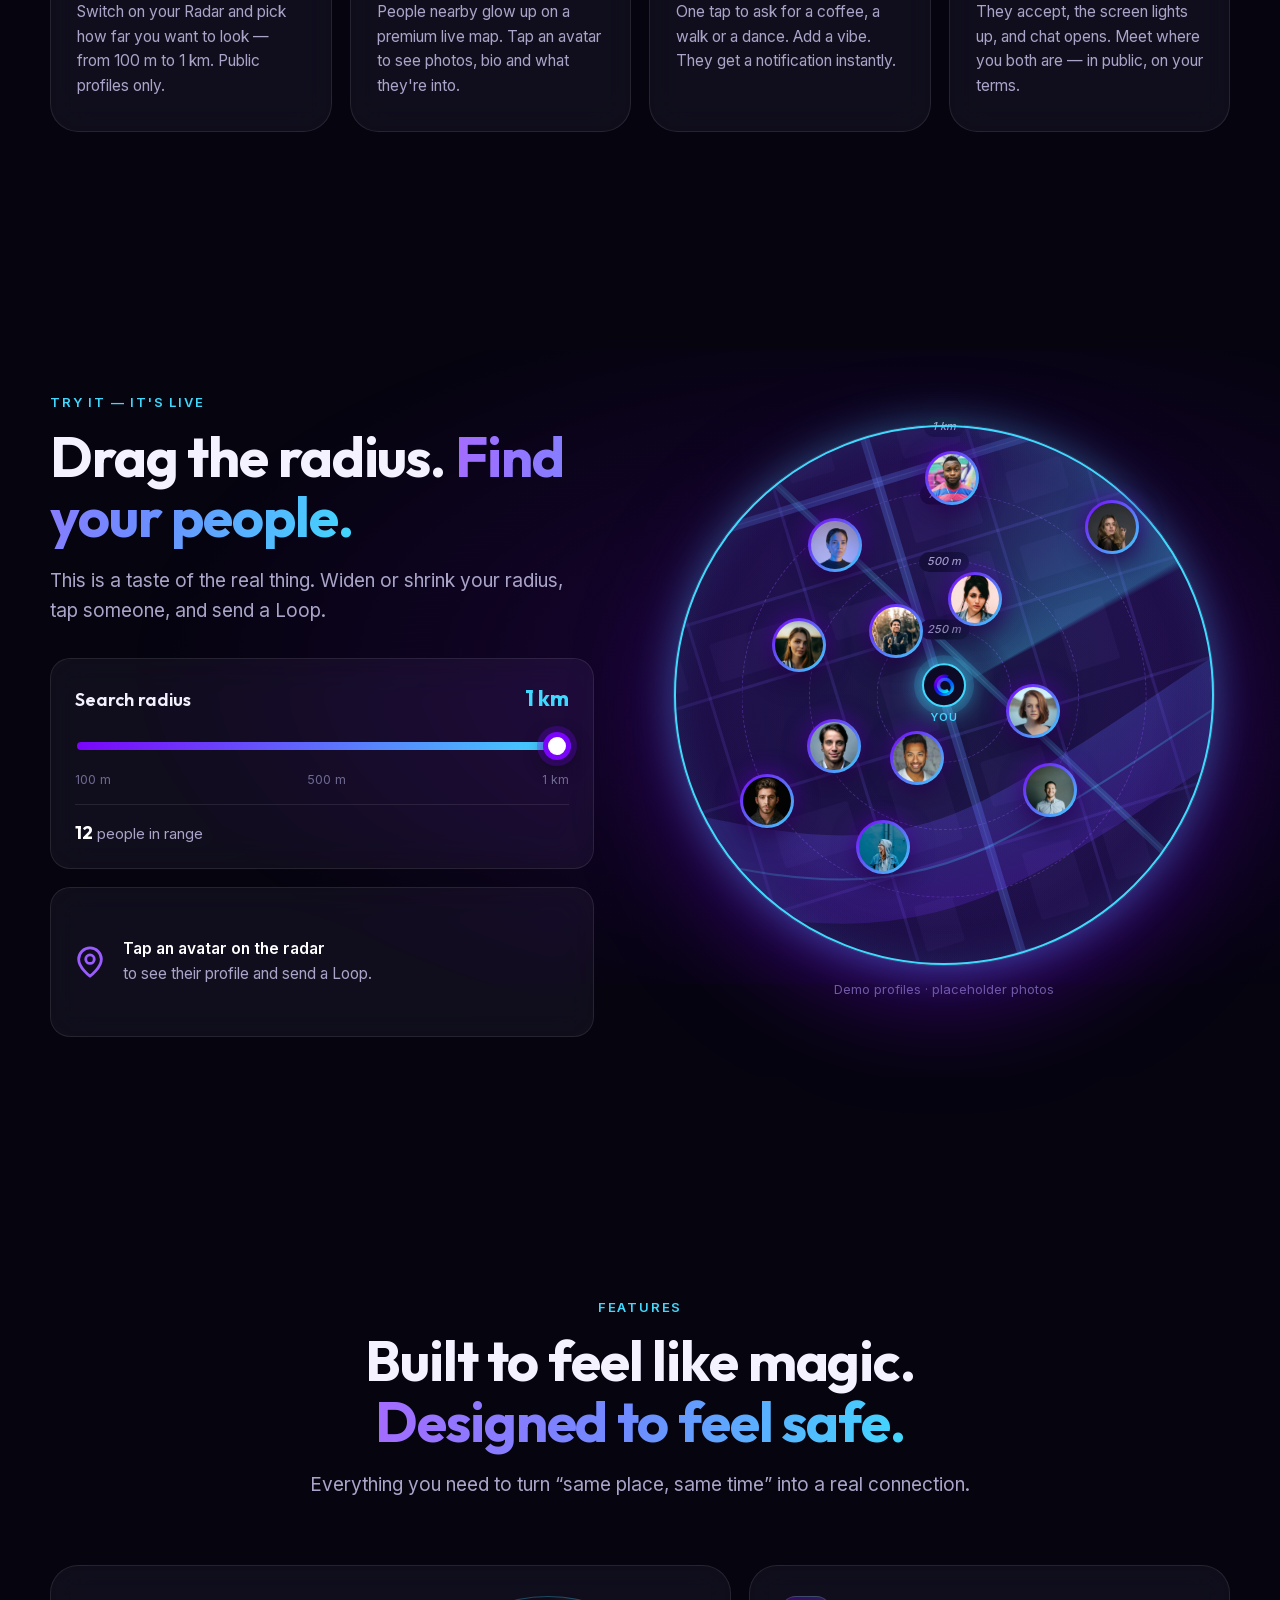
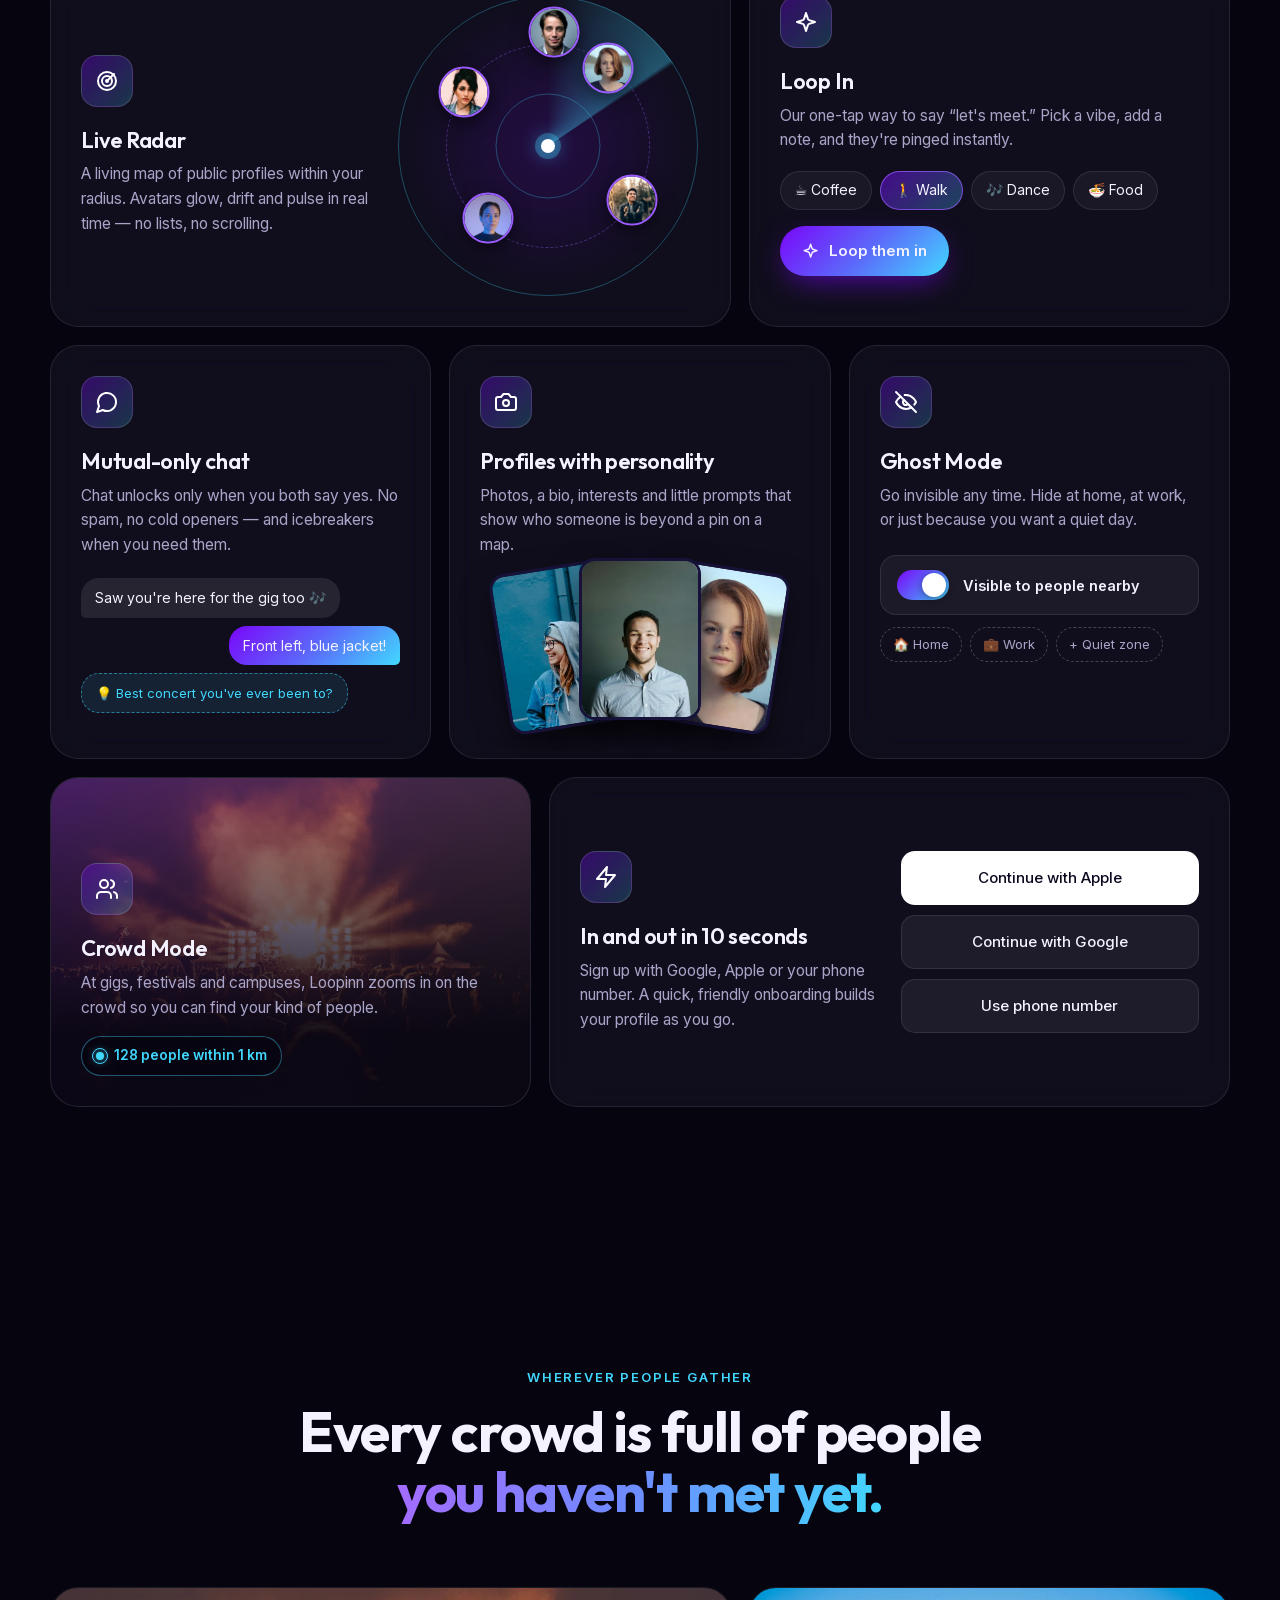
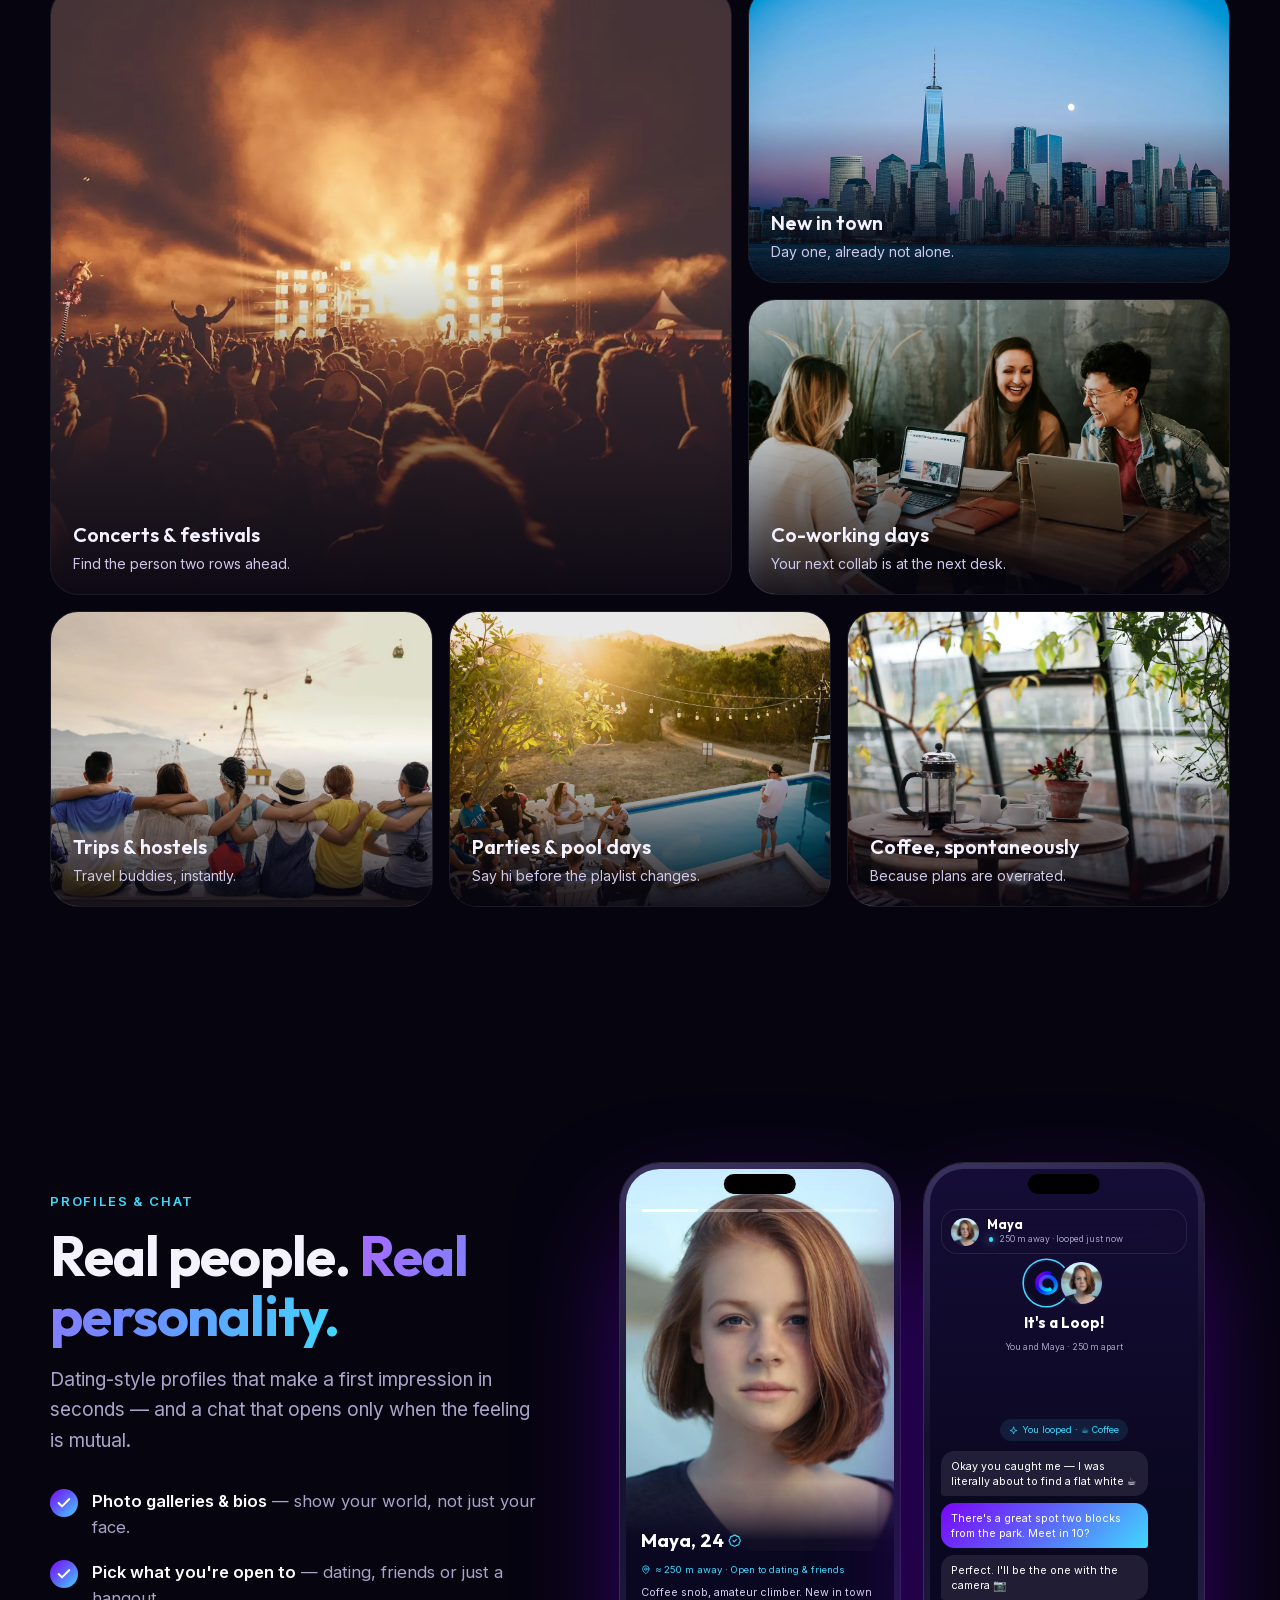
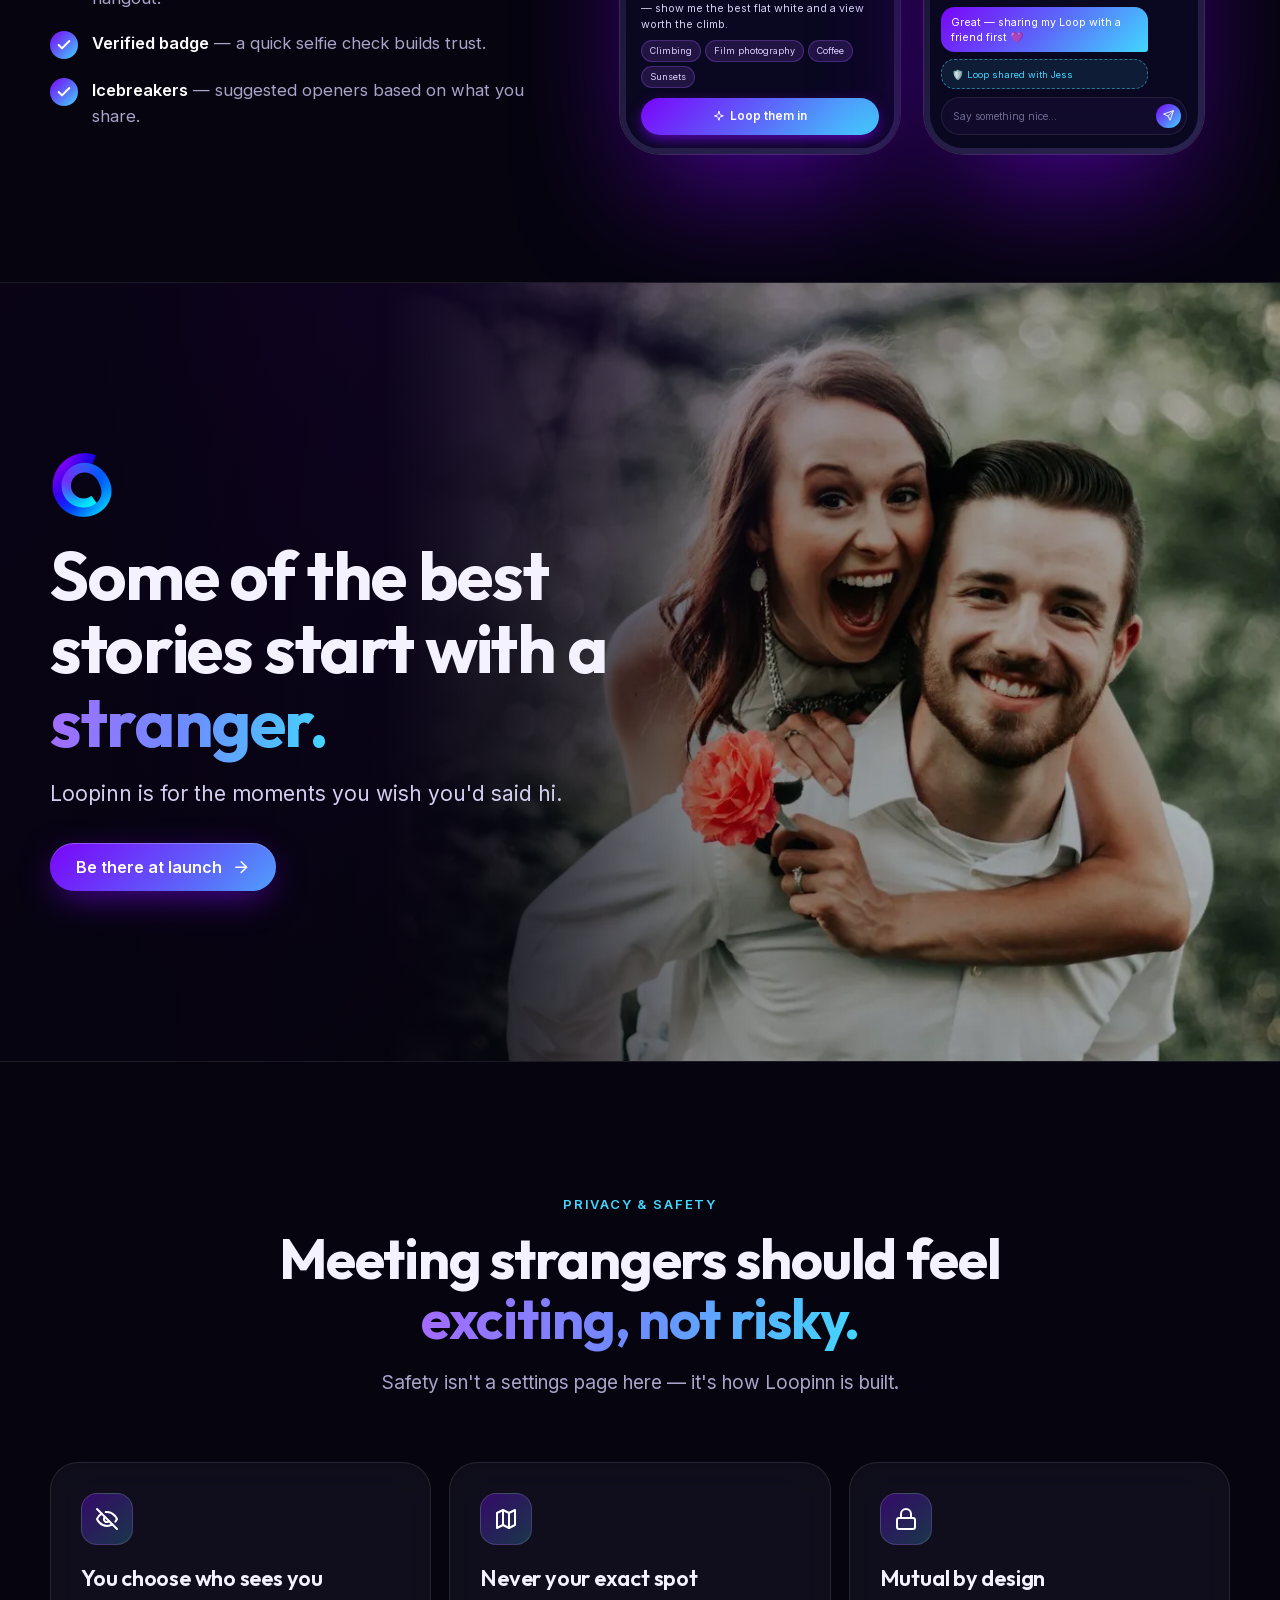
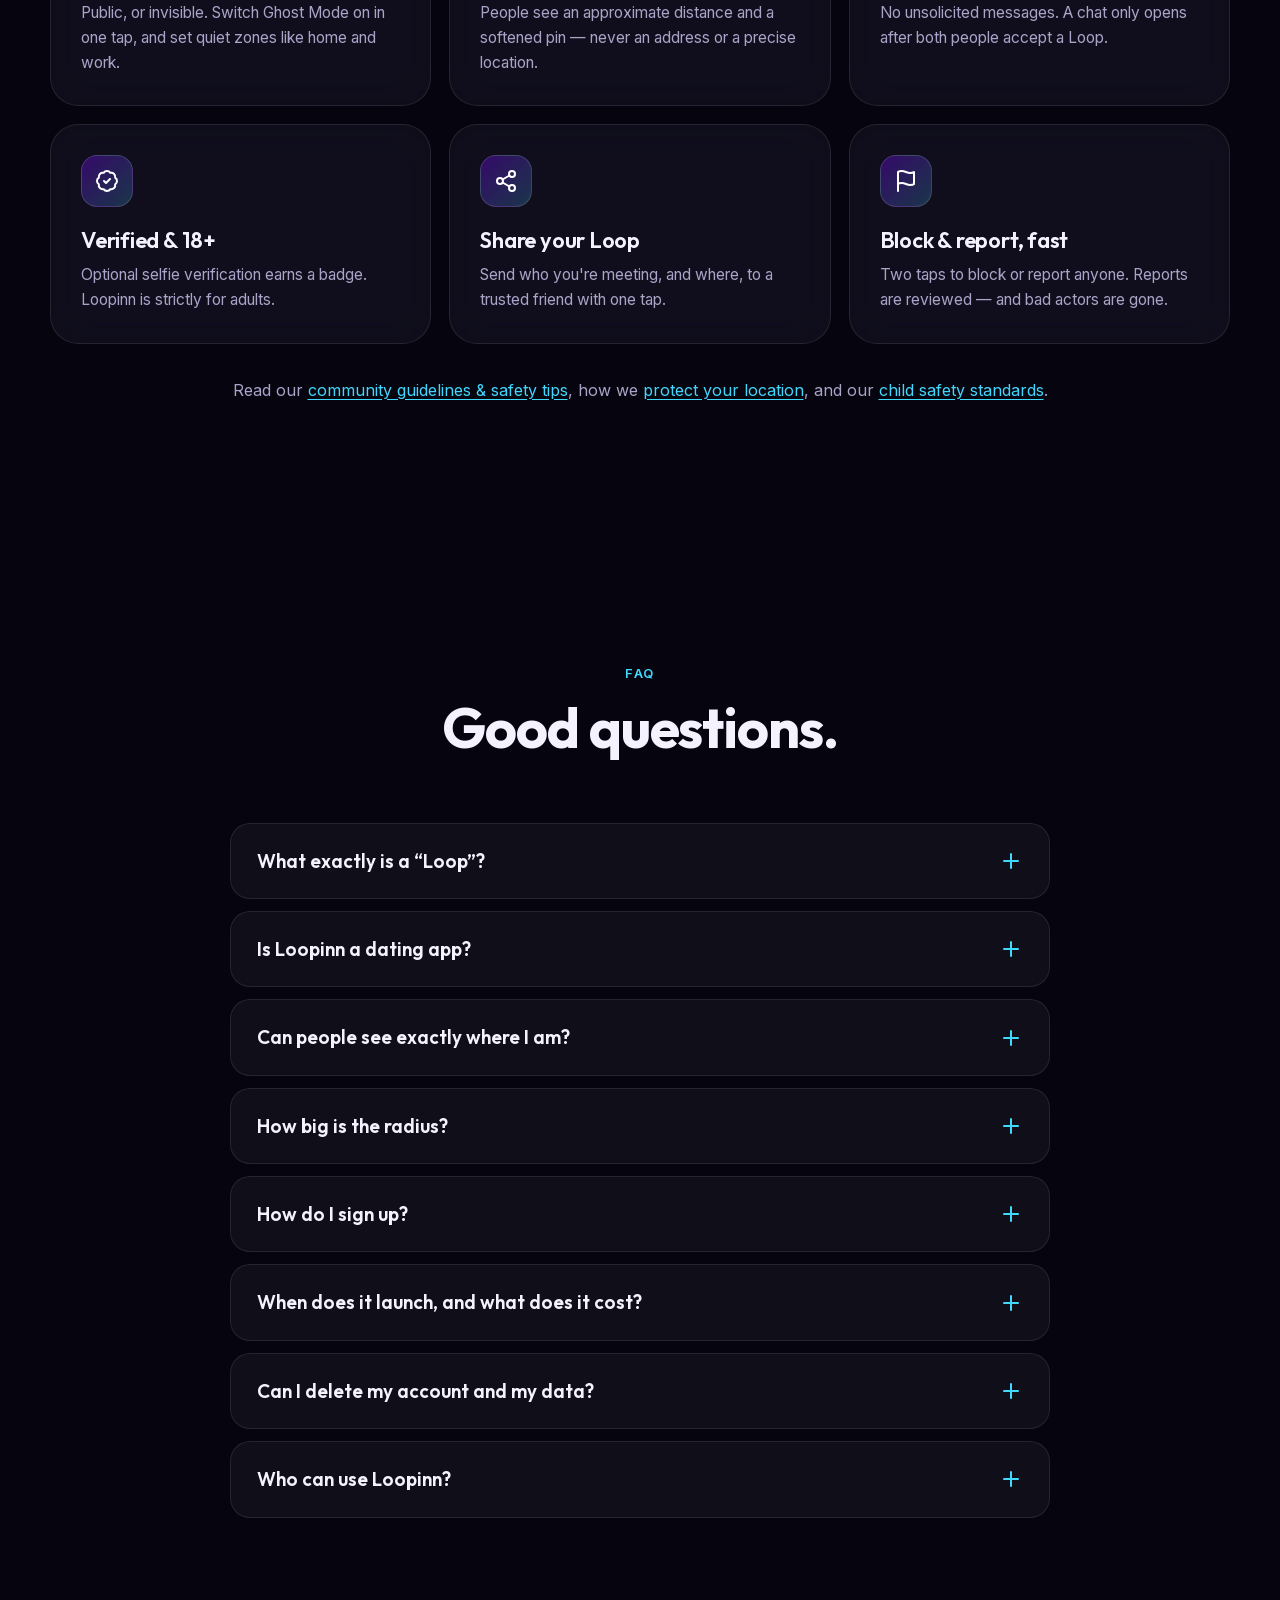
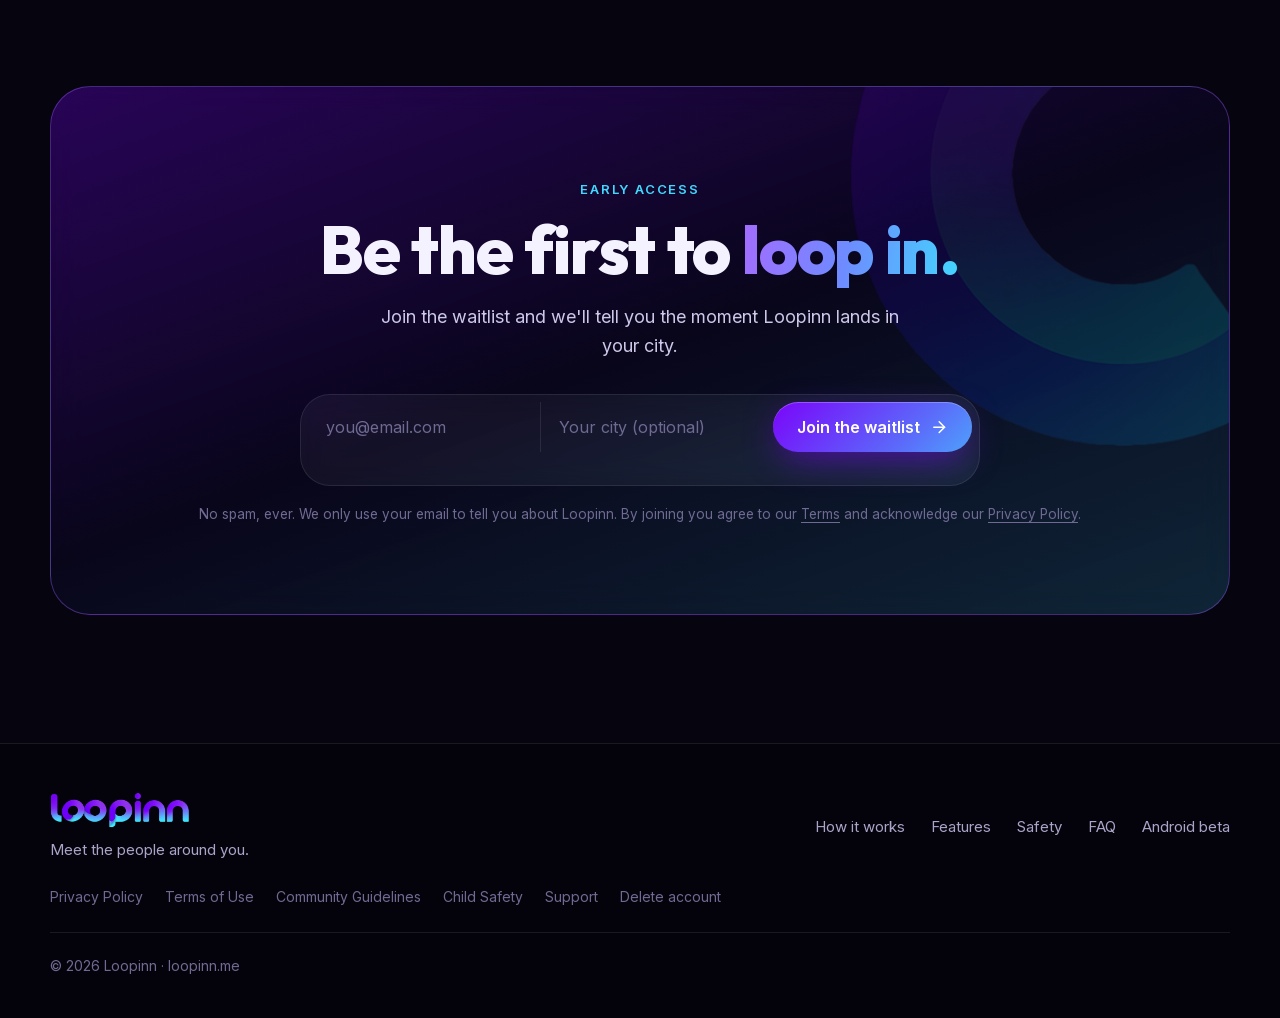
==== commit b47ada4c: "Add Android beta download page and homepage link - android.html: APK download (GitHub Release asset)" ====
--- a/index.html
+++ b/index.html
@@ -4,7 +4,7 @@
   <meta charset="utf-8">
   <meta name="viewport" content="width=device-width, initial-scale=1, viewport-fit=cover">
   <title>Loopinn — Meet People Nearby | Dating, Friends, Hangouts</title>
-  <meta name="description" content="Loopinn shows real people within 1 km on a live map. Send a Loop, chat when it's mutual, and meet safely. Coming soon to iOS &amp; Android — join the waitlist.">
+  <meta name="description" content="Loopinn shows real people within 1 km on a live map. Send a Loop, chat when it's mutual, and meet safely. Android beta out now; iOS coming soon.">
   <meta name="theme-color" content="#06040F">
   <meta name="robots" content="index,follow,max-image-preview:large">
   <link rel="canonical" href="https://loopinn.me/">
@@ -65,7 +65,7 @@
       "url": "https://loopinn.me/",
       "name": "Loopinn",
       "inLanguage": "en",
-      "description": "Loopinn shows real people within 1 km on a live map. Send a Loop, chat when it's mutual, and meet safely. Coming soon to iOS & Android — join the waitlist.",
+      "description": "Loopinn shows real people within 1 km on a live map. Send a Loop, chat when it's mutual, and meet safely. Android beta out now; iOS coming soon.",
       "publisher": {
         "@id": "https://loopinn.me/#org"
       }
@@ -75,7 +75,7 @@
       "@id": "https://loopinn.me/#page",
       "url": "https://loopinn.me/",
       "name": "Loopinn — Meet People Nearby | Dating, Friends, Hangouts",
-      "description": "Loopinn shows real people within 1 km on a live map. Send a Loop, chat when it's mutual, and meet safely. Coming soon to iOS & Android — join the waitlist.",
+      "description": "Loopinn shows real people within 1 km on a live map. Send a Loop, chat when it's mutual, and meet safely. Android beta out now; iOS coming soon.",
       "inLanguage": "en",
       "isPartOf": {
         "@id": "https://loopinn.me/#website"
@@ -139,7 +139,7 @@
           "name": "When does it launch, and what does it cost?",
           "acceptedAnswer": {
             "@type": "Answer",
-            "text": "We're building toward launch on iOS and Android. Pricing isn't final yet — joining the waitlist is free and commits you to nothing. You'll hear from us first."
+            "text": "An Android beta is out now — download it from loopinn.me/android.html. iOS is on the way. Pricing isn't final yet; the beta and the waitlist are free and commit you to nothing."
           }
         },
         {
@@ -220,7 +220,7 @@
   <div class="container hero-grid">
 
     <div class="hero-copy">
-      <span class="pill reveal"><span class="live-dot"></span> Launching soon · iOS &amp; Android</span>
+      <a class="pill reveal" href="android.html"><span class="live-dot"></span> Android beta out now · iOS soon</a>
       <h1 class="reveal d1">Your next hello is <span class="grad-text">300&nbsp;meters</span> away.</h1>
       <p class="lead reveal d2">Loopinn shows you real people nearby — in a crowd, in a new city, or on your own street. Spot someone, send a <strong>Loop</strong>, and start chatting the moment they loop you back.</p>
 
@@ -240,7 +240,7 @@
 
       <div class="stores reveal d4">
         <span class="store" aria-disabled="true"><svg class="ico"><use href="#i-phone"/></svg><span><small>Coming soon to the</small>App Store</span></span>
-        <span class="store" aria-disabled="true"><svg class="ico"><use href="#i-phone"/></svg><span><small>Coming soon to</small>Google Play</span></span>
+        <a class="store store-live" href="android.html"><svg class="ico"><use href="#i-phone"/></svg><span><small>Beta · Download for</small>Android</span></a>
       </div>
     </div>
 
@@ -616,7 +616,7 @@
       <details><summary>Can people see exactly where I am?<svg class="ico"><use href="#i-plus"/></svg></summary><p>No. Other people only see an approximate distance and a softened pin. Your precise location is never shown, and you can go invisible with Ghost Mode at any time.</p></details>
       <details><summary>How big is the radius?<svg class="ico"><use href="#i-plus"/></svg></summary><p>You decide, from roughly 100 m up to 1 km. Smaller for a packed venue, larger for a quiet neighborhood.</p></details>
       <details><summary>How do I sign up?<svg class="ico"><use href="#i-plus"/></svg></summary><p>With Google, Apple or your mobile number. Then a short onboarding to add photos, a bio and what you're looking for.</p></details>
-      <details><summary>When does it launch, and what does it cost?<svg class="ico"><use href="#i-plus"/></svg></summary><p>We're building toward launch on iOS and Android. Pricing isn't final yet — joining the waitlist is free and commits you to nothing. You'll hear from us first.</p></details>
+      <details><summary>When does it launch, and what does it cost?<svg class="ico"><use href="#i-plus"/></svg></summary><p>An <a href="android.html">Android beta</a> is out now. iOS is on the way. Pricing isn't final yet; the beta and the waitlist are free and commit you to nothing.</p></details>
       <details><summary>Can I delete my account and my data?<svg class="ico"><use href="#i-plus"/></svg></summary><p>Yes, any time. In the app go to Me, then Delete account — your profile, photos, Loops and chats are erased straight away. You can also request deletion by email. Details are on our <a href="delete-account.html">account deletion page</a>.</p></details>
       <details><summary>Who can use Loopinn?<svg class="ico"><use href="#i-plus"/></svg></summary><p>Adults only (18+). We verify, moderate and make it easy to block or report anyone who makes you uncomfortable.</p></details>
     </div>
@@ -655,7 +655,7 @@
       <p>Meet the people around you.</p>
     </div>
     <nav class="footer-links" aria-label="Footer">
-      <a href="#how">How it works</a><a href="#features">Features</a><a href="#safety">Safety</a><a href="#faq">FAQ</a>
+      <a href="#how">How it works</a><a href="#features">Features</a><a href="#safety">Safety</a><a href="#faq">FAQ</a><a href="android.html">Android beta</a>
     </nav>
     <nav class="footer-legal" aria-label="Legal">
       <a href="privacy.html">Privacy Policy</a><a href="terms.html">Terms of Use</a><a href="community-guidelines.html">Community Guidelines</a><a href="child-safety.html">Child Safety</a><a href="support.html">Support</a><a href="delete-account.html">Delete account</a>
--- a/css/styles.css
+++ b/css/styles.css
@@ -162,6 +162,8 @@
 .store { display: inline-flex; align-items: center; gap: 12px; padding: 10px 18px 10px 14px; border-radius: 14px; border: 1px solid var(--line); background: var(--glass); font-weight: 600; font-size: 16px; line-height: 1.15; opacity: .9; }
 .store small { display: block; font-size: 11px; font-weight: 500; color: var(--muted); letter-spacing: .02em; }
 .store .ico { width: 24px; height: 24px; color: #fff; }
+a.store-live { opacity: 1; border-color: rgba(65, 216, 254, .45); transition: border-color .2s, background .2s; }
+a.store-live:hover, a.store-live:focus-visible { border-color: var(--cyan); background: var(--glass-2); }
 
 .hero-visual { position: relative; display: flex; justify-content: center; }
 .phone-tilt { position: relative; transition: transform .25s ease-out; will-change: transform; }
@@ -456,6 +458,7 @@
 .doc a { color: var(--cyan); text-decoration: underline; text-underline-offset: 3px; text-decoration-thickness: 1px; } .doc a:hover { color: #fff; }
 .doc strong { color: #fff; font-weight: 600; }
 .doc code { font-size: .92em; padding: 1px 6px; border-radius: 6px; background: var(--glass-2); color: #e7e3ff; }
+.doc td code { word-break: break-all; }
 .doc .box { margin-top: 26px; padding: 20px 24px; border-radius: var(--r-md); border: 1px solid var(--line); background: var(--glass); }
 .doc .box h2, .doc .box h3 { margin-top: 0; font-size: 18px; }
 .doc .box ul { margin-top: 10px; }
